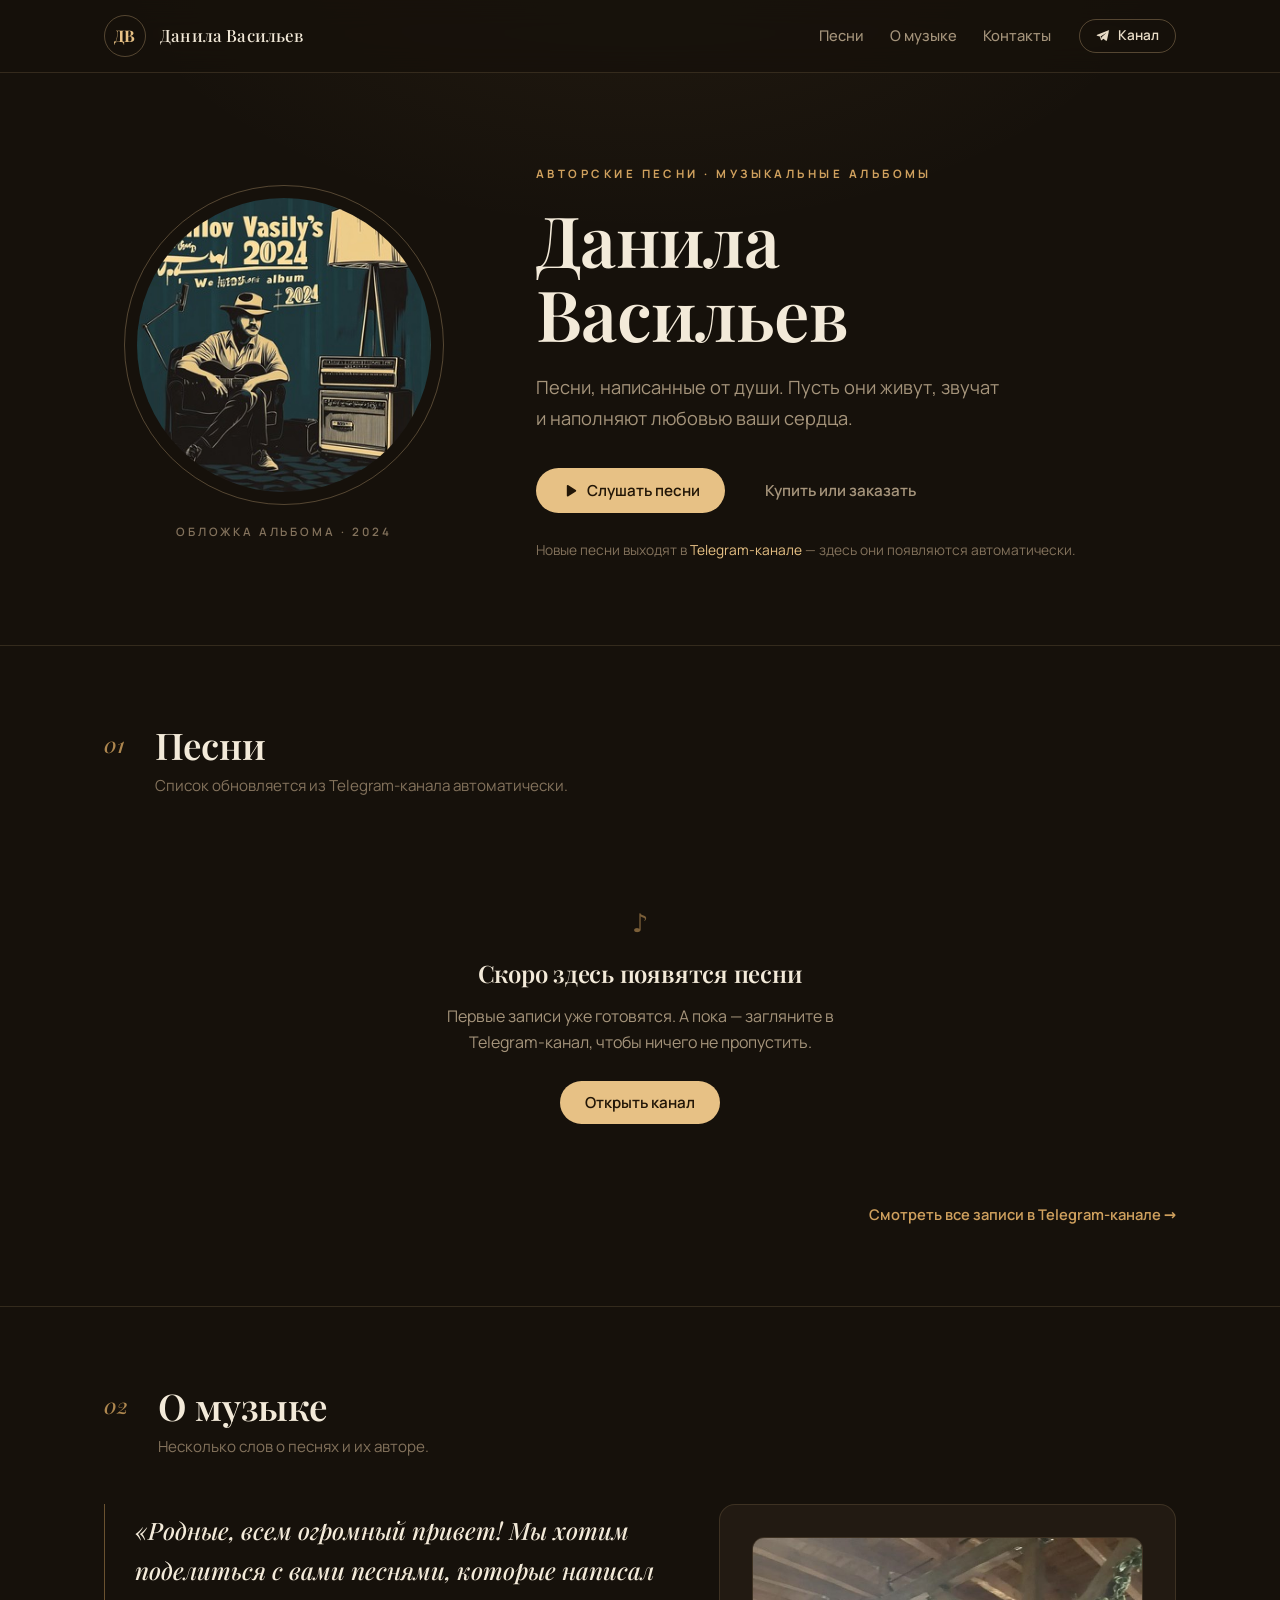
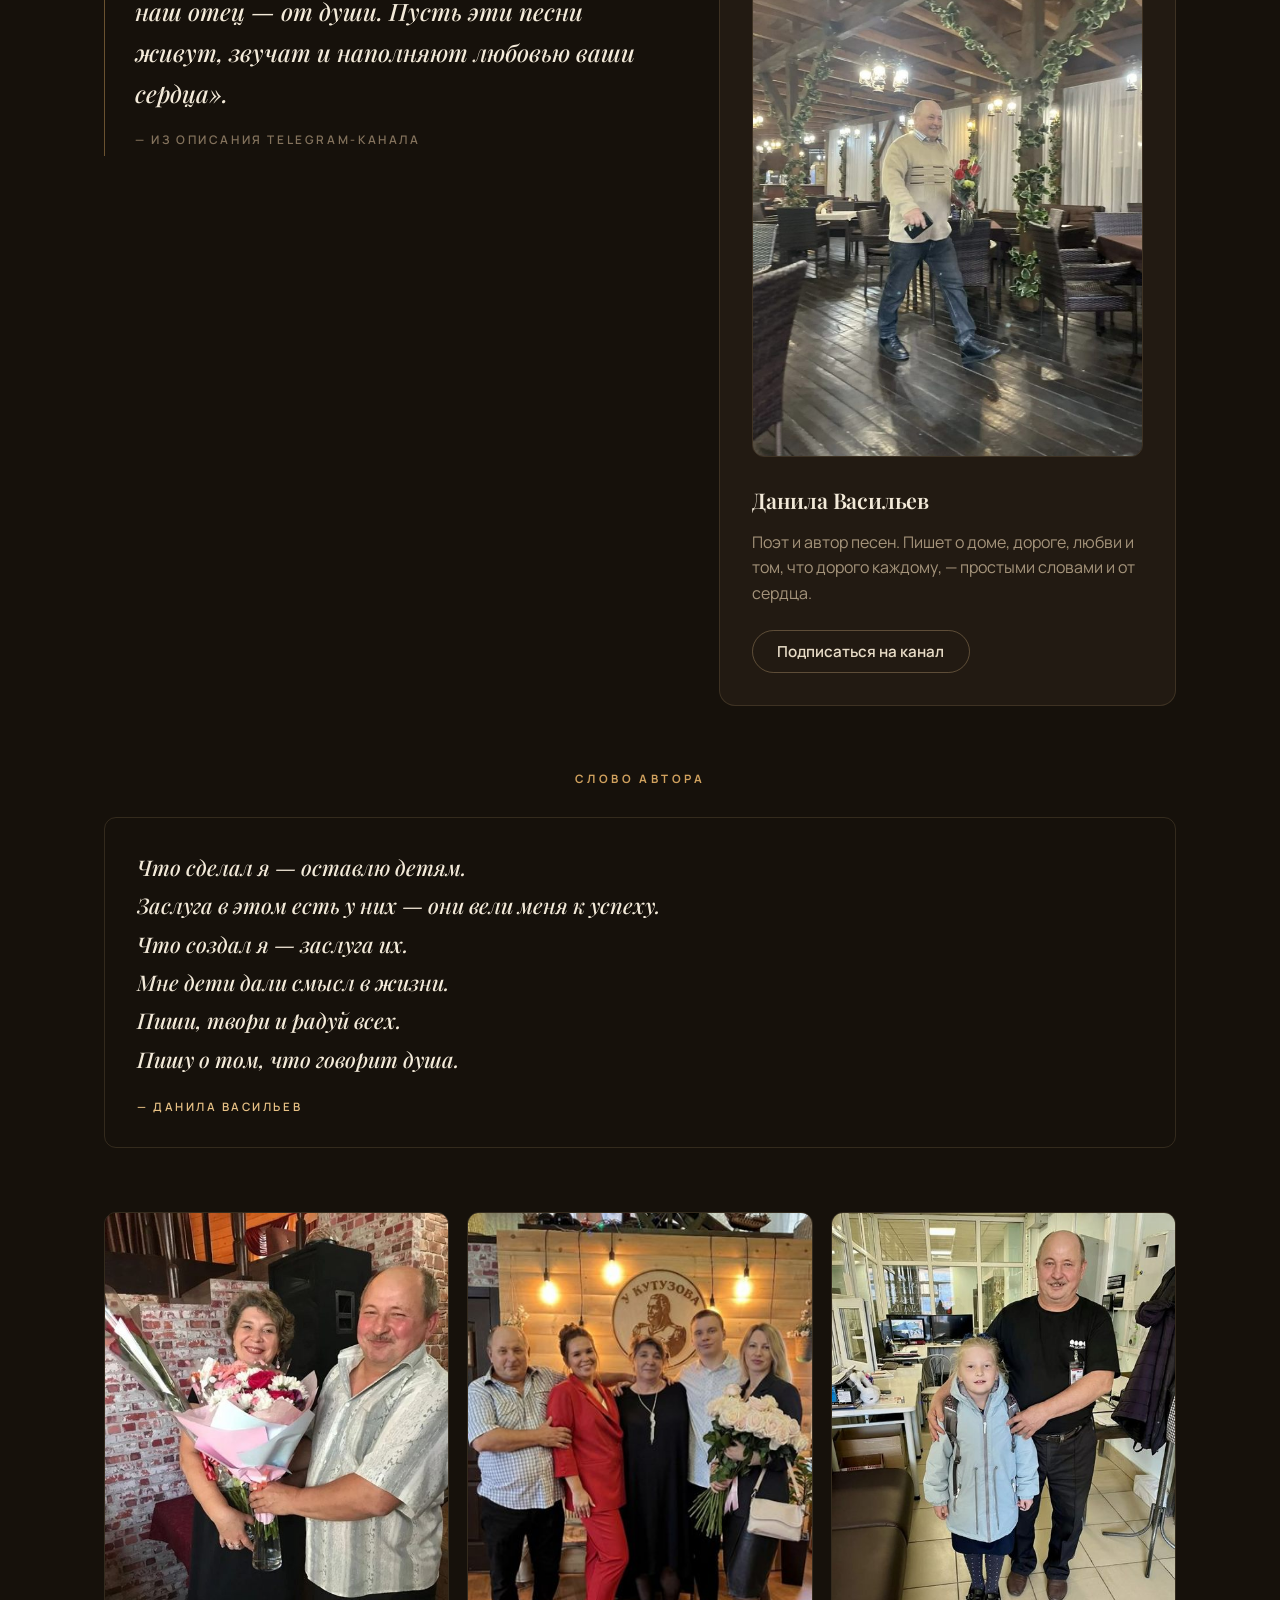
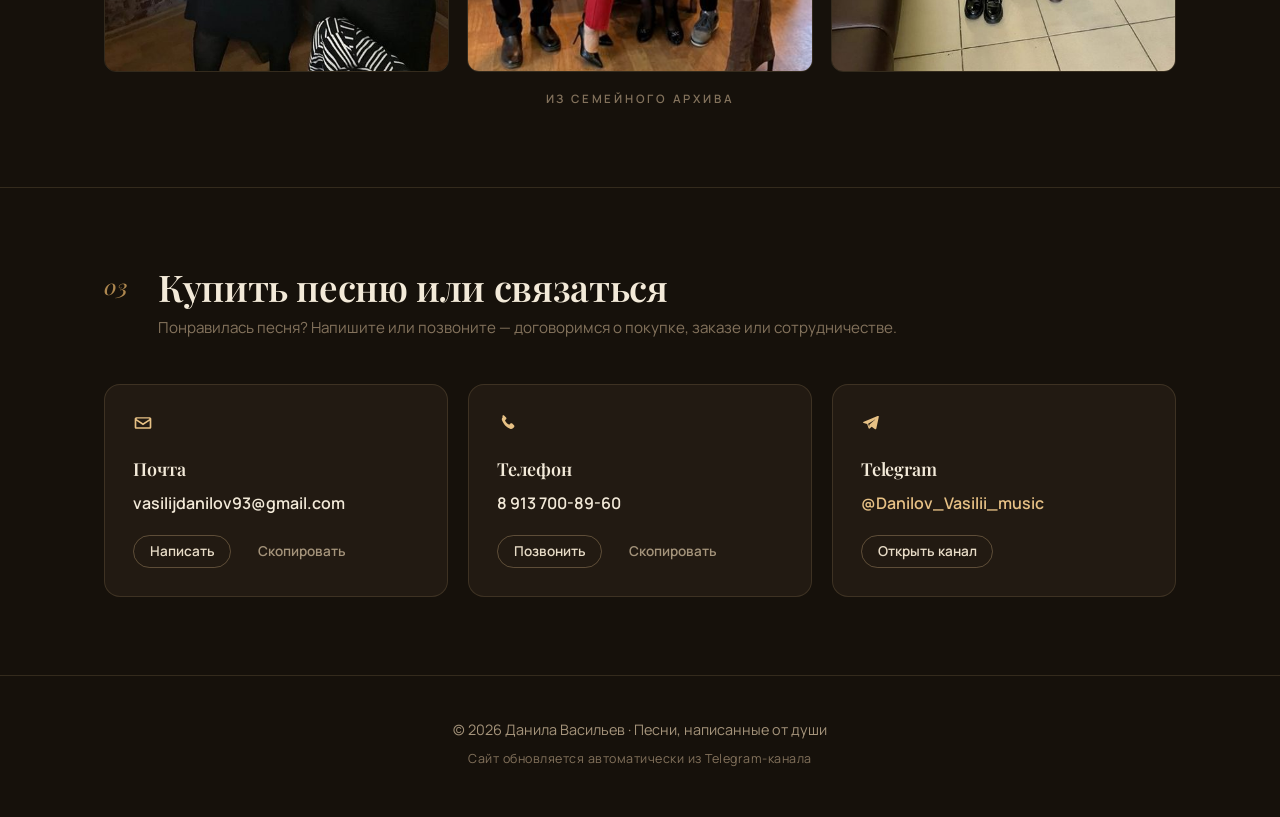
==== index.html @ f95aa1cf "Псевдоним автора: Данила Васильев" ====
<!doctype html>
<html lang="ru">
<head>
  <meta charset="utf-8">
  <meta name="viewport" content="width=device-width, initial-scale=1">
  <title>Данила Васильев — авторские песни</title>
  <meta name="description" content="Авторские песни и музыкальные альбомы Данилы Васильева. Слушайте онлайн, приобрести — по телефону или почте.">
  <meta name="theme-color" content="#16110b">
  <meta name="color-scheme" content="dark">

  <link rel="icon" type="image/png" sizes="32x32" href="assets/img/favicon-32.png">
  <link rel="icon" type="image/png" sizes="192x192" href="assets/img/favicon-192.png">
  <link rel="apple-touch-icon" href="assets/img/apple-touch-icon.png">

  <meta property="og:type" content="website">
  <meta property="og:title" content="Данила Васильев — авторские песни">
  <meta property="og:description" content="Песни, написанные от души. Пусть они живут, звучат и наполняют любовью ваши сердца.">
  <meta property="og:url" content="https://rewuves1-source.github.io/danilov-music/">
  <meta property="og:image" content="https://rewuves1-source.github.io/danilov-music/assets/img/avatar.jpg">
  <meta property="og:locale" content="ru_RU">

  <link rel="stylesheet" href="assets/fonts/fonts.css">
  <link rel="stylesheet" href="assets/css/style.css">
</head>
<body id="top">

  <header class="site-header">
    <div class="container header-inner">
      <a class="brand" href="#top" aria-label="На главную">
        <span class="brand-mono">ДВ</span>
        <span class="brand-name">Данила Васильев</span>
      </a>
      <nav class="nav" aria-label="Основная навигация">
        <a href="#songs">Песни</a>
        <a href="#about">О музыке</a>
        <a href="#contacts">Контакты</a>
      </nav>
      <a class="btn btn-outline btn-sm header-tg" href="https://t.me/Danilov_Vasilii_music" target="_blank" rel="noopener">
        <svg class="icon" viewBox="0 0 24 24" aria-hidden="true"><path d="M21.9 4.6c-.3-1.1-1.2-1.3-2-.9L3.4 10.5c-1.1.4-1.1 1.1-.2 1.4l4.2 1.3 1.6 4.9c.2.6.4.8.9.8.4 0 .6-.2.9-.5l2-2 4.1 3c.8.4 1.3.2 1.5-.7l2.7-12.6c.3-1.2.1-1.5-.6-1.5zm-5.9 4.2-6 5.4-.2 2.5-1.2-3.7 7.9-5c.3-.2.6.1.3.3z"/></svg>
        Канал
      </a>
    </div>
  </header>

  <main>
    <section class="hero">
      <div class="container hero-inner">
        <div class="hero-media">
          <div class="avatar-ring">
            <img class="avatar" src="assets/img/avatar.jpg" alt="Данила Васильев — обложка музыкального альбома 2024" width="320" height="320">
          </div>
          <p class="avatar-caption">Обложка альбома · 2024</p>
        </div>
        <div class="hero-text">
          <p class="eyebrow">Авторские песни · музыкальные альбомы</p>
          <h1>Данила<br>Васильев</h1>
          <p class="lede">Песни, написанные от души. Пусть они живут, звучат и&nbsp;наполняют любовью ваши сердца.</p>
          <div class="hero-actions">
            <a class="btn btn-primary" href="#songs">
              <svg class="icon" viewBox="0 0 24 24" aria-hidden="true"><path d="M8 5.1v13.8c0 .8.9 1.3 1.6.9l10.8-6.9c.6-.4.6-1.4 0-1.8L9.6 4.2C8.9 3.8 8 4.3 8 5.1z"/></svg>
              Слушать песни
            </a>
            <button class="btn btn-ghost" type="button" data-buy-open>
              Купить или заказать
            </button>
          </div>
          <p class="hero-note">Новые песни выходят в <a href="https://t.me/Danilov_Vasilii_music" target="_blank" rel="noopener">Telegram-канале</a> — здесь они появляются автоматически.</p>
        </div>
      </div>
    </section>

    <section id="songs" class="section">
      <div class="container">
        <header class="section-head">
          <span class="section-index" aria-hidden="true">01</span>
          <div>
            <h2>Песни</h2>
            <p class="section-hint">Список обновляется из Telegram-канала автоматически.</p>
          </div>
        </header>
        <div id="songs-list" class="songs-list" aria-live="polite">
          <div class="songs-skeleton" aria-hidden="true">
            <div class="skeleton-row"></div>
            <div class="skeleton-row"></div>
            <div class="skeleton-row"></div>
          </div>
        </div>
        <div id="songs-empty" class="empty-state" hidden>
          <span class="empty-note" aria-hidden="true">♪</span>
          <h3>Скоро здесь появятся песни</h3>
          <p>Первые записи уже готовятся. А пока — загляните в Telegram-канал, чтобы ничего не пропустить.</p>
          <a class="btn btn-primary" href="https://t.me/Danilov_Vasilii_music" target="_blank" rel="noopener">Открыть канал</a>
        </div>
        <div class="songs-foot">
          <a class="link-more" href="https://t.me/Danilov_Vasilii_music" target="_blank" rel="noopener">Смотреть все записи в Telegram-канале →</a>
        </div>
      </div>
    </section>

    <section id="about" class="section">
      <div class="container">
        <header class="section-head">
          <span class="section-index" aria-hidden="true">02</span>
          <div>
            <h2>О музыке</h2>
            <p class="section-hint">Несколько слов о песнях и их авторе.</p>
          </div>
        </header>
        <div class="about-grid">
          <blockquote class="about-quote">
            <p>«Родные, всем огромный привет! Мы хотим поделиться с вами песнями, которые написал наш отец — от души. Пусть эти песни живут, звучат и наполняют любовью ваши сердца».</p>
            <footer>— из описания Telegram-канала</footer>
          </blockquote>
          <div class="about-card">
            <img class="about-photo" src="assets/img/photos/portrait.jpg" alt="Данила Васильев" loading="lazy">
            <h3>Данила Васильев</h3>
            <p>Поэт и автор песен. Пишет о доме, дороге, любви и том, что дорого каждому, — простыми словами и от сердца.</p>
            <a class="btn btn-outline" href="https://t.me/Danilov_Vasilii_music" target="_blank" rel="noopener">Подписаться на канал</a>
          </div>
        </div>

        <div class="quotes-block" id="quotes-block" hidden>
          <p class="quotes-label">Слово автора</p>
          <div id="quotes" class="quotes"></div>
        </div>

        <figure class="about-gallery">
          <div class="about-gallery-grid">
            <img src="assets/img/photos/couple.jpg" alt="Данила Васильев с родными" loading="lazy">
            <img src="assets/img/photos/family.jpg" alt="Семья Данилы Васильева" loading="lazy">
            <img src="assets/img/photos/with-granddaughter.jpg" alt="Данила Васильев с внучкой" loading="lazy">
          </div>
          <figcaption>Из семейного архива</figcaption>
        </figure>
      </div>
    </section>

    <section id="contacts" class="section">
      <div class="container">
        <header class="section-head">
          <span class="section-index" aria-hidden="true">03</span>
          <div>
            <h2>Купить песню или связаться</h2>
            <p class="section-hint">Понравилась песня? Напишите или позвоните — договоримся о покупке, заказе или сотрудничестве.</p>
          </div>
        </header>
        <div class="contacts-grid">
          <article class="contact-card">
            <span class="contact-icon" aria-hidden="true">
              <svg viewBox="0 0 24 24"><path d="M4 5h16c1.1 0 2 .9 2 2v10c0 1.1-.9 2-2 2H4c-1.1 0-2-.9-2-2V7c0-1.1.9-2 2-2zm8 7.3 7.4-4.8c.2-.1.3-.4.1-.6-.1-.1-.2-.2-.4-.2H4.9c-.2 0-.3 0-.4.2-.1.2 0 .5.1.6L12 12.3zm0 2.3-8-5.2V17h16V9.4l-8 5.2z"/></svg>
            </span>
            <h3>Почта</h3>
            <p class="contact-value" data-fill-email-text>vasilijdanilov93@gmail.com</p>
            <div class="contact-actions">
              <a class="btn btn-outline btn-sm" data-fill-email-href href="mailto:vasilijdanilov93@gmail.com">Написать</a>
              <button class="btn btn-ghost btn-sm copy-btn" type="button" data-copy-email>Скопировать</button>
            </div>
          </article>
          <article class="contact-card">
            <span class="contact-icon" aria-hidden="true">
              <svg viewBox="0 0 24 24"><path d="M6.6 3.2c.6-.6 1.6-.6 2.2 0l2.1 2.1c.6.6.6 1.6 0 2.2l-1 1c-.2.2-.2.5-.1.7.5 1 1.1 1.9 1.9 2.7.8.8 1.7 1.4 2.7 1.9.2.1.5.1.7-.1l1-1c.6-.6 1.6-.6 2.2 0l2.1 2.1c.6.6.6 1.6 0 2.2l-1.3 1.3c-.9.9-2.2 1.2-3.4.7-2-.8-3.9-2-5.6-3.7C8 12.6 6.8 10.7 6 8.7c-.5-1.2-.2-2.5.7-3.4l-.1-.1z"/></svg>
            </span>
            <h3>Телефон</h3>
            <p class="contact-value" data-fill-phone-text>8 913 700-89-60</p>
            <div class="contact-actions">
              <a class="btn btn-outline btn-sm" data-fill-phone-href href="tel:+79137008960">Позвонить</a>
              <button class="btn btn-ghost btn-sm copy-btn" type="button" data-copy-phone>Скопировать</button>
            </div>
          </article>
          <article class="contact-card">
            <span class="contact-icon" aria-hidden="true">
              <svg viewBox="0 0 24 24"><path d="M21.9 4.6c-.3-1.1-1.2-1.3-2-.9L3.4 10.5c-1.1.4-1.1 1.1-.2 1.4l4.2 1.3 1.6 4.9c.2.6.4.8.9.8.4 0 .6-.2.9-.5l2-2 4.1 3c.8.4 1.3.2 1.5-.7l2.7-12.6c.3-1.2.1-1.5-.6-1.5zm-5.9 4.2-6 5.4-.2 2.5-1.2-3.7 7.9-5c.3-.2.6.1.3.3z"/></svg>
            </span>
            <h3>Telegram</h3>
            <p class="contact-value"><a href="https://t.me/Danilov_Vasilii_music" target="_blank" rel="noopener">@Danilov_Vasilii_music</a></p>
            <div class="contact-actions">
              <a class="btn btn-outline btn-sm" href="https://t.me/Danilov_Vasilii_music" target="_blank" rel="noopener">Открыть канал</a>
            </div>
          </article>
        </div>
      </div>
    </section>
  </main>

  <footer class="site-footer">
    <div class="container footer-inner">
      <p>© <span id="year">2026</span> Данила Васильев · Песни, написанные от души</p>
      <p class="footer-sub">Сайт обновляется автоматически из Telegram-канала</p>
    </div>
  </footer>

  <!-- Карточка песни (шаблон, содержимое подставляет js) -->
  <template id="song-template">
    <article class="song">
      <div class="song-cover">
        <img class="song-cover-img" alt="" loading="lazy" hidden>
        <span class="song-cover-ph" aria-hidden="true">♪</span>
      </div>
      <div class="song-main">
        <div class="song-head">
          <h3 class="song-title"></h3>
          <span class="song-chip song-chip-demo" hidden>пример</span>
        </div>
        <p class="song-meta"></p>
        <div class="song-actions">
          <button class="btn btn-primary btn-sm" type="button" data-buy>Купить</button>
          <button class="btn btn-outline btn-sm" type="button" data-listen aria-expanded="false" hidden>Слушать</button>
          <button class="btn btn-outline btn-sm" type="button" data-lyrics aria-expanded="false" hidden>Текст</button>
        </div>
        <p class="song-note" hidden></p>
        <div class="song-panel" hidden>
          <div class="player" hidden>
            <button class="player-btn" type="button" aria-label="Воспроизвести">
              <svg class="icon icon-play" viewBox="0 0 24 24" aria-hidden="true"><path d="M8 5.1v13.8c0 .8.9 1.3 1.6.9l10.8-6.9c.6-.4.6-1.4 0-1.8L9.6 4.2C8.9 3.8 8 4.3 8 5.1z"/></svg>
              <svg class="icon icon-pause" viewBox="0 0 24 24" aria-hidden="true"><path d="M7 4h4v16H7zM13 4h4v16h-4z"/></svg>
            </button>
            <div class="player-track">
              <div class="player-fill"></div>
              <input class="player-range" type="range" min="0" max="1000" value="0" step="1" aria-label="Перемотка">
            </div>
            <span class="player-time">0:00</span>
          </div>
          <div class="lyrics" hidden>
            <div class="lyrics-body"></div>
            <button class="lyrics-toggle" type="button" hidden>Показать полностью</button>
          </div>
        </div>
      </div>
    </article>
  </template>

  <!-- Окно «Купить» -->
  <dialog id="contact-modal" class="modal" aria-labelledby="modal-title">
    <div class="modal-inner">
      <button class="modal-close" type="button" data-close aria-label="Закрыть">
        <svg viewBox="0 0 24 24" aria-hidden="true"><path d="M6.4 5 5 6.4 10.6 12 5 17.6 6.4 19 12 13.4 17.6 19 19 17.6 13.4 12 19 6.4 17.6 5 12 10.6z"/></svg>
      </button>
      <p class="eyebrow">Связаться с автором</p>
      <h2 id="modal-title">Купить песню</h2>
      <p class="modal-song" id="modal-song" hidden></p>
      <p class="modal-text">Напишите или позвоните — подскажем, как приобрести запись или заказать песню.</p>
      <div class="modal-actions">
        <a class="btn btn-primary" id="modal-mail" href="mailto:vasilijdanilov93@gmail.com">
          <svg class="icon" viewBox="0 0 24 24" aria-hidden="true"><path d="M4 5h16c1.1 0 2 .9 2 2v10c0 1.1-.9 2-2 2H4c-1.1 0-2-.9-2-2V7c0-1.1.9-2 2-2zm8 7.3 7.4-4.8c.2-.1.3-.4.1-.6-.1-.1-.2-.2-.4-.2H4.9c-.2 0-.3 0-.4.2-.1.2 0 .5.1.6L12 12.3zm0 2.3-8-5.2V17h16V9.4l-8 5.2z"/></svg>
          Написать на почту
        </a>
        <a class="btn btn-outline" id="modal-tel" href="tel:+79137008960">
          <svg class="icon" viewBox="0 0 24 24" aria-hidden="true"><path d="M6.6 3.2c.6-.6 1.6-.6 2.2 0l2.1 2.1c.6.6.6 1.6 0 2.2l-1 1c-.2.2-.2.5-.1.7.5 1 1.1 1.9 1.9 2.7.8.8 1.7 1.4 2.7 1.9.2.1.5.1.7-.1l1-1c.6-.6 1.6-.6 2.2 0l2.1 2.1c.6.6.6 1.6 0 2.2l-1.3 1.3c-.9.9-2.2 1.2-3.4.7-2-.8-3.9-2-5.6-3.7C8 12.6 6.8 10.7 6 8.7c-.5-1.2-.2-2.5.7-3.4l-.1-.1z"/></svg>
          Позвонить
        </a>
      </div>
      <dl class="modal-contacts">
        <div><dt>Почта</dt><dd><button class="copy-inline" type="button" data-copy-email><span>vasilijdanilov93@gmail.com</span><svg class="icon icon-copy" viewBox="0 0 24 24" aria-hidden="true"><path d="M8 3h10c1.1 0 2 .9 2 2v12h-2V5H8V3zM5 7h10c1.1 0 2 .9 2 2v10c0 1.1-.9 2-2 2H5c-1.1 0-2-.9-2-2V9c0-1.1.9-2 2-2zm0 2v10h10V9H5z"/></svg><svg class="icon icon-check" viewBox="0 0 24 24" aria-hidden="true"><path d="M9.2 16.4 5.6 12.8 4.2 14.2l5 5L20 8.4l-1.4-1.4z"/></svg></button></dd></div>
        <div><dt>Телефон</dt><dd><button class="copy-inline" type="button" data-copy-phone><span>8 913 700-89-60</span><svg class="icon icon-copy" viewBox="0 0 24 24" aria-hidden="true"><path d="M8 3h10c1.1 0 2 .9 2 2v12h-2V5H8V3zM5 7h10c1.1 0 2 .9 2 2v10c0 1.1-.9 2-2 2H5c-1.1 0-2-.9-2-2V9c0-1.1.9-2 2-2zm0 2v10h10V9H5z"/></svg><svg class="icon icon-check" viewBox="0 0 24 24" aria-hidden="true"><path d="M9.2 16.4 5.6 12.8 4.2 14.2l5 5L20 8.4l-1.4-1.4z"/></svg></button></dd></div>
      </dl>
    </div>
  </dialog>

  <div id="toast" class="toast" role="status" aria-live="polite" hidden></div>

  <script src="assets/js/app.js"></script>
</body>
</html>
---- assets/fonts/fonts.css ----
/* Локальные шрифты (кириллица + латиница), файлы лежат рядом с этим css */
@font-face {
  font-family: 'Manrope';
  font-style: normal;
  font-weight: 400 700;
  font-display: swap;
  src: url('Manrope-400-700-normal-cyrillic.woff2') format('woff2');
  unicode-range: U+0301, U+0400-045F, U+0490-0491, U+04B0-04B1, U+2116;
}
@font-face {
  font-family: 'Manrope';
  font-style: normal;
  font-weight: 400 700;
  font-display: swap;
  src: url('Manrope-400-700-normal-latin.woff2') format('woff2');
  unicode-range: U+0000-00FF, U+0131, U+0152-0153, U+02BB-02BC, U+02C6, U+02DA, U+02DC, U+0304, U+0308, U+0329, U+2000-206F, U+20AC, U+2122, U+2191, U+2193, U+2212, U+2215, U+FEFF, U+FFFD;
}
@font-face {
  font-family: 'Playfair Display';
  font-style: italic;
  font-weight: 500 800;
  font-display: swap;
  src: url('Playfair-Display-500-800-italic-cyrillic.woff2') format('woff2');
  unicode-range: U+0301, U+0400-045F, U+0490-0491, U+04B0-04B1, U+2116;
}
@font-face {
  font-family: 'Playfair Display';
  font-style: italic;
  font-weight: 500 800;
  font-display: swap;
  src: url('Playfair-Display-500-800-italic-latin.woff2') format('woff2');
  unicode-range: U+0000-00FF, U+0131, U+0152-0153, U+02BB-02BC, U+02C6, U+02DA, U+02DC, U+0304, U+0308, U+0329, U+2000-206F, U+20AC, U+2122, U+2191, U+2193, U+2212, U+2215, U+FEFF, U+FFFD;
}
@font-face {
  font-family: 'Playfair Display';
  font-style: normal;
  font-weight: 500 800;
  font-display: swap;
  src: url('Playfair-Display-500-800-normal-cyrillic.woff2') format('woff2');
  unicode-range: U+0301, U+0400-045F, U+0490-0491, U+04B0-04B1, U+2116;
}
@font-face {
  font-family: 'Playfair Display';
  font-style: normal;
  font-weight: 500 800;
  font-display: swap;
  src: url('Playfair-Display-500-800-normal-latin.woff2') format('woff2');
  unicode-range: U+0000-00FF, U+0131, U+0152-0153, U+02BB-02BC, U+02C6, U+02DA, U+02DC, U+0304, U+0308, U+0329, U+2000-206F, U+20AC, U+2122, U+2191, U+2193, U+2212, U+2215, U+FEFF, U+FFFD;
}
---- assets/css/style.css ----
/* ============================================================
   Данила Васильев — сайт песен
   Тёмная тёплая тема: эспрессо, охра, сливки. Сдержанный минимализм.
   ============================================================ */

:root {
  --bg: #16110b;
  --bg-soft: #1d1610;
  --surface: #221a12;
  --surface-2: #2a2117;
  --line: rgba(230, 196, 143, 0.14);
  --line-strong: rgba(230, 196, 143, 0.3);
  --gold: #d0a15e;
  --gold-bright: #e7c185;
  --gold-deep: #b8863f;
  --cream: #f3ead9;
  --text: #e8dcc7;
  --muted: #a5947b;
  --muted-2: #83725c;
  --font-display: "Playfair Display", "Georgia", serif;
  --font-body: "Manrope", "Segoe UI", system-ui, sans-serif;
  --container: 1120px;
  --radius: 16px;
  --radius-sm: 12px;
}

/* ---------- База ---------- */

*,
*::before,
*::after { box-sizing: border-box; }

html {
  scroll-behavior: smooth;
}

body {
  margin: 0;
  min-height: 100vh;
  font-family: var(--font-body);
  font-size: 16px;
  line-height: 1.6;
  color: var(--text);
  background-color: var(--bg);
  background-image: radial-gradient(900px 520px at 50% -10%, rgba(208, 161, 94, 0.07), transparent 62%);
  background-attachment: fixed;
  overflow-x: hidden;
}

::selection {
  background: rgba(208, 161, 94, 0.35);
  color: var(--cream);
}

img { max-width: 100%; display: block; }

[hidden] { display: none !important; }

a { color: var(--gold-bright); text-decoration: none; }
a:hover { color: var(--cream); }

h1, h2, h3 {
  font-family: var(--font-display);
  font-weight: 600;
  color: var(--cream);
  margin: 0;
  letter-spacing: -0.01em;
}

p { margin: 0; }

:focus-visible {
  outline: 2px solid var(--gold-bright);
  outline-offset: 3px;
  border-radius: 6px;
}

.container {
  max-width: var(--container);
  margin: 0 auto;
  padding: 0 24px;
}

.icon {
  width: 1.15em;
  height: 1.15em;
  fill: currentColor;
  flex: none;
}

/* ---------- Кнопки ---------- */

.btn {
  display: inline-flex;
  align-items: center;
  justify-content: center;
  gap: 0.55em;
  padding: 0.85em 1.6em;
  border-radius: 999px;
  border: 1px solid transparent;
  font-family: var(--font-body);
  font-size: 0.95rem;
  font-weight: 600;
  line-height: 1;
  cursor: pointer;
  text-decoration: none;
  white-space: nowrap;
  transition: background-color 0.22s ease, border-color 0.22s ease, color 0.22s ease;
}

.btn-primary {
  background: var(--gold-bright);
  color: #221607;
}

.btn-primary:hover {
  color: #221607;
  background: #f2d7a8;
}

.btn-outline {
  border-color: var(--line-strong);
  color: var(--text);
  background: transparent;
}

.btn-outline:hover {
  border-color: var(--gold);
  color: var(--cream);
}

.btn[aria-expanded="true"] {
  border-color: var(--gold);
  color: var(--cream);
}

.btn-ghost {
  color: var(--muted);
  background: transparent;
}

.btn-ghost:hover {
  color: var(--cream);
}

.btn-sm {
  padding: 0.62em 1.15em;
  font-size: 0.85rem;
}

/* ---------- Шапка ---------- */

.site-header {
  position: sticky;
  top: 0;
  z-index: 100;
  background: rgba(22, 17, 11, 0.78);
  backdrop-filter: blur(14px);
  -webkit-backdrop-filter: blur(14px);
  border-bottom: 1px solid var(--line);
}

.header-inner {
  display: flex;
  align-items: center;
  gap: 28px;
  min-height: 72px;
}

.brand {
  display: inline-flex;
  align-items: center;
  gap: 14px;
  color: var(--cream);
  margin-right: auto;
}

.brand:hover { color: var(--cream); }

.brand-mono {
  display: grid;
  place-items: center;
  width: 42px;
  height: 42px;
  border-radius: 50%;
  border: 1px solid var(--line-strong);
  font-family: var(--font-display);
  font-size: 1rem;
  font-weight: 700;
  color: var(--gold-bright);
  letter-spacing: 0.02em;
}

.brand-name {
  font-family: var(--font-display);
  font-size: 1.06rem;
  letter-spacing: 0.01em;
}

.nav {
  display: flex;
  gap: 26px;
}

.nav a {
  position: relative;
  color: var(--muted);
  font-size: 0.92rem;
  font-weight: 500;
  padding: 6px 0;
  transition: color 0.2s ease;
}

.nav a::after {
  content: "";
  position: absolute;
  left: 0;
  right: 0;
  bottom: 0;
  height: 1px;
  background: var(--gold-bright);
  transform: scaleX(0);
  transition: transform 0.28s ease;
}

.nav a:hover { color: var(--cream); }
.nav a:hover::after { transform: scaleX(1); }

.header-tg { flex: none; }

/* ---------- Первый экран ---------- */

.hero {
  padding: 92px 0 84px;
}

.hero-inner {
  display: grid;
  grid-template-columns: 360px 1fr;
  gap: 72px;
  align-items: center;
}

.hero-media {
  display: flex;
  flex-direction: column;
  align-items: center;
  gap: 18px;
}

.avatar-ring {
  width: min(320px, 72vw);
  aspect-ratio: 1;
  border-radius: 50%;
  padding: 12px;
  border: 1px solid var(--line-strong);
}

.avatar {
  width: 100%;
  height: 100%;
  object-fit: cover;
  border-radius: 50%;
}

.avatar-caption {
  font-size: 0.72rem;
  font-weight: 600;
  letter-spacing: 0.26em;
  text-transform: uppercase;
  color: var(--muted-2);
}

.hero-text { max-width: 560px; }

.eyebrow {
  font-size: 0.72rem;
  font-weight: 700;
  letter-spacing: 0.3em;
  text-transform: uppercase;
  color: var(--gold);
  margin-bottom: 20px;
}

.hero h1 {
  font-size: clamp(2.7rem, 6vw, 4.4rem);
  line-height: 1.04;
  margin-bottom: 22px;
}

.lede {
  font-size: 1.14rem;
  line-height: 1.7;
  color: var(--muted);
  max-width: 46ch;
  margin-bottom: 34px;
}

.hero-actions {
  display: flex;
  flex-wrap: wrap;
  gap: 14px;
  margin-bottom: 26px;
}

.hero-note {
  font-size: 0.86rem;
  color: var(--muted-2);
}

/* ---------- Секции ---------- */

.section {
  padding: 78px 0;
  border-top: 1px solid var(--line);
  scroll-margin-top: 88px;
}

.section-head {
  display: flex;
  gap: 30px;
  align-items: flex-start;
  margin-bottom: 44px;
}

.section-index {
  font-family: var(--font-display);
  font-style: italic;
  font-size: 1.35rem;
  color: rgba(208, 161, 94, 0.82);
  line-height: 1.35;
  padding-top: 6px;
}

.section-head h2 {
  font-size: clamp(1.7rem, 3.4vw, 2.3rem);
  line-height: 1.15;
}

.section-hint {
  color: var(--muted-2);
  font-size: 0.95rem;
  margin-top: 8px;
}

/* ---------- Песни ---------- */

.songs-list { border-top: 1px solid var(--line); }

.songs-list.is-empty { border-top: none; }

.song {
  display: grid;
  grid-template-columns: 68px minmax(0, 1fr);
  gap: 24px;
  align-items: start;
  padding: 22px 0;
  border-bottom: 1px solid var(--line);
  animation: song-in 0.5s ease both;
}

@keyframes song-in {
  from { opacity: 0; transform: translateY(8px); }
  to { opacity: 1; transform: none; }
}

.song-cover {
  width: 68px;
  height: 68px;
  border-radius: 10px;
  overflow: hidden;
  border: 1px solid var(--line);
  display: grid;
  place-items: center;
}

.song-cover-img {
  width: 100%;
  height: 100%;
  object-fit: cover;
}

.song-cover-ph {
  font-size: 1.05rem;
  color: var(--muted-2);
}

.song-head {
  display: flex;
  align-items: center;
  gap: 12px;
  flex-wrap: wrap;
}

.song-title {
  font-size: 1.3rem;
  line-height: 1.25;
}

.song-chip {
  font-size: 0.62rem;
  font-weight: 700;
  letter-spacing: 0.22em;
  text-transform: uppercase;
  color: var(--muted-2);
  border: 1px solid var(--line);
  border-radius: 999px;
  padding: 4px 10px;
}

.song-meta {
  margin-top: 6px;
  font-size: 0.74rem;
  font-weight: 600;
  letter-spacing: 0.16em;
  text-transform: uppercase;
  color: var(--muted-2);
}

.song-actions {
  display: flex;
  flex-wrap: wrap;
  gap: 8px;
  margin-top: 16px;
}

.song-note {
  margin-top: 12px;
  font-size: 0.8rem;
  color: var(--muted-2);
}

.song-panel {
  margin-top: 18px;
  padding-top: 16px;
  border-top: 1px solid var(--line);
}

.song-panel > * + * {
  margin-top: 16px;
}

.player,
.lyrics {
  animation: panel-in 0.26s ease both;
}

@keyframes panel-in {
  from { opacity: 0; transform: translateY(-5px); }
  to { opacity: 1; transform: none; }
}

/* Плеер */

.player {
  display: flex;
  align-items: center;
  gap: 14px;
}

.player-btn {
  width: 40px;
  height: 40px;
  flex: none;
  border-radius: 50%;
  border: 1px solid var(--line-strong);
  background: transparent;
  color: var(--gold-bright);
  cursor: pointer;
  display: grid;
  place-items: center;
  transition: border-color 0.2s ease, background-color 0.2s ease, color 0.2s ease;
}

.player-btn:hover {
  border-color: var(--gold);
  color: var(--cream);
}

.player-btn[data-playing="true"] {
  background: var(--gold-bright);
  border-color: transparent;
  color: #221607;
}

.player-btn .icon { width: 15px; height: 15px; }
.player-btn .icon-pause { display: none; }
.player-btn[data-playing="true"] .icon-play { display: none; }
.player-btn[data-playing="true"] .icon-pause { display: block; }

.player-track {
  position: relative;
  flex: 1;
  height: 22px;
  display: flex;
  align-items: center;
  min-width: 90px;
}

.player-track::before {
  content: "";
  position: absolute;
  left: 0;
  right: 0;
  height: 2px;
  border-radius: 2px;
  background: rgba(243, 234, 217, 0.12);
}

.player-fill {
  position: absolute;
  left: 0;
  width: 0%;
  height: 2px;
  border-radius: 2px;
  background: var(--gold-bright);
  pointer-events: none;
}

.player-range {
  position: absolute;
  inset: 0;
  width: 100%;
  margin: 0;
  appearance: none;
  -webkit-appearance: none;
  background: transparent;
  cursor: pointer;
}

.player-range::-webkit-slider-runnable-track {
  height: 22px;
  background: transparent;
}

.player-range::-webkit-slider-thumb {
  -webkit-appearance: none;
  width: 11px;
  height: 11px;
  margin-top: 5.5px;
  border-radius: 50%;
  border: none;
  background: var(--cream);
}

.player-range::-moz-range-track {
  height: 22px;
  background: transparent;
  border: none;
}

.player-range::-moz-range-thumb {
  width: 11px;
  height: 11px;
  border: none;
  border-radius: 50%;
  background: var(--cream);
}

.player-time {
  font-size: 0.78rem;
  font-variant-numeric: tabular-nums;
  color: var(--muted-2);
  min-width: 3.2em;
  text-align: right;
}

/* Текст песни */

.lyrics { max-width: 64ch; }

.lyrics-body {
  display: -webkit-box;
  -webkit-line-clamp: 4;
  -webkit-box-orient: vertical;
  overflow: hidden;
  color: var(--text);
  font-size: 0.98rem;
  line-height: 1.75;
}

.lyrics.is-open .lyrics-body {
  display: block;
  overflow: visible;
}

.lyrics-toggle {
  margin-top: 12px;
  padding: 0;
  border: none;
  background: none;
  font: inherit;
  font-size: 0.85rem;
  font-weight: 600;
  color: var(--gold);
  cursor: pointer;
}

.lyrics-toggle:hover { color: var(--gold-bright); }

/* Скелетон загрузки */
.songs-skeleton { padding: 8px 0; }

.skeleton-row {
  height: 88px;
  border-radius: var(--radius-sm);
  margin-bottom: 20px;
  background: linear-gradient(90deg,
    rgba(230, 196, 143, 0.05) 25%,
    rgba(230, 196, 143, 0.11) 50%,
    rgba(230, 196, 143, 0.05) 75%);
  background-size: 220% 100%;
  animation: shimmer 1.7s ease-in-out infinite;
}

@keyframes shimmer {
  from { background-position: 130% 0; }
  to { background-position: -80% 0; }
}

/* Пусто */
.empty-state {
  text-align: center;
  padding: 60px 24px 48px;
}

.empty-note {
  display: block;
  font-size: 1.6rem;
  color: rgba(208, 161, 94, 0.55);
  margin-bottom: 10px;
}

.empty-state h3 { font-size: 1.5rem; margin-bottom: 12px; }

.empty-state p {
  color: var(--muted);
  max-width: 46ch;
  margin: 0 auto 26px;
}

.songs-foot {
  margin-top: 30px;
  text-align: right;
}

.link-more {
  color: var(--gold);
  font-size: 0.92rem;
  font-weight: 600;
  transition: color 0.2s ease;
}

.link-more:hover { color: var(--cream); }

/* ---------- О музыке ---------- */

.about-grid {
  display: grid;
  grid-template-columns: minmax(0, 1.25fr) minmax(0, 1fr);
  gap: 44px;
  align-items: start;
}

.about-quote {
  margin: 0;
  padding: 6px 0 6px 30px;
  border-left: 1px solid rgba(208, 161, 94, 0.45);
}

.about-quote p {
  font-family: var(--font-display);
  font-style: italic;
  font-size: clamp(1.2rem, 2.4vw, 1.5rem);
  line-height: 1.7;
  color: var(--cream);
}

.about-quote footer {
  margin-top: 18px;
  font-size: 0.74rem;
  font-weight: 600;
  letter-spacing: 0.22em;
  text-transform: uppercase;
  color: var(--muted-2);
}

.about-card {
  background: var(--surface);
  border: 1px solid var(--line);
  border-radius: var(--radius);
  padding: 32px;
}

.about-card h3 { font-size: 1.35rem; margin-bottom: 12px; }

.about-card p {
  color: var(--muted);
  margin-bottom: 24px;
}

.about-photo {
  width: 100%;
  height: auto;
  border-radius: var(--radius-sm);
  border: 1px solid var(--line);
  margin-bottom: 26px;
}

/* Цитаты автора */

.quotes-block { margin-top: 64px; }

.quotes-label {
  text-align: center;
  font-size: 0.72rem;
  font-weight: 700;
  letter-spacing: 0.3em;
  text-transform: uppercase;
  color: var(--gold);
  margin-bottom: 28px;
}

.quotes {
  display: grid;
  gap: 18px;
  grid-template-columns: repeat(auto-fit, minmax(320px, 1fr));
}

.quote-card {
  margin: 0;
  padding: 30px 32px;
  border: 1px solid var(--line);
  border-radius: var(--radius-sm);
}

.quote-card blockquote { margin: 0; }

.quote-card blockquote p {
  font-family: var(--font-display);
  font-style: italic;
  font-size: clamp(1.12rem, 2.2vw, 1.35rem);
  line-height: 1.78;
  color: var(--cream);
}

.quote-card figcaption {
  margin-top: 20px;
  font-size: 0.72rem;
  font-weight: 600;
  letter-spacing: 0.22em;
  text-transform: uppercase;
  color: var(--gold-bright);
}

/* Семейный альбом */

.about-gallery { margin: 64px 0 0; }

.about-gallery-grid {
  display: grid;
  grid-template-columns: repeat(auto-fit, minmax(200px, 1fr));
  gap: 18px;
}

.about-gallery-grid img {
  width: 100%;
  aspect-ratio: 3 / 4;
  object-fit: cover;
  border-radius: var(--radius-sm);
  border: 1px solid var(--line);
  transition: border-color 0.3s ease;
}

.about-gallery-grid img:hover {
  border-color: var(--line-strong);
}

.about-gallery figcaption {
  margin-top: 18px;
  text-align: center;
  font-size: 0.72rem;
  font-weight: 600;
  letter-spacing: 0.24em;
  text-transform: uppercase;
  color: var(--muted-2);
}

/* ---------- Контакты ---------- */

.contacts-grid {
  display: grid;
  grid-template-columns: repeat(auto-fit, minmax(250px, 1fr));
  gap: 20px;
}

.contact-card {
  background: var(--surface);
  border: 1px solid var(--line);
  border-radius: var(--radius);
  padding: 28px;
  transition: border-color 0.25s ease;
}

.contact-card:hover { border-color: var(--line-strong); }

.contact-icon {
  display: block;
  color: var(--gold-bright);
  margin-bottom: 14px;
}

.contact-icon svg {
  width: 20px;
  height: 20px;
  fill: currentColor;
}

.contact-card h3 {
  font-size: 1.12rem;
  margin-bottom: 8px;
}

.contact-value {
  color: var(--cream);
  font-weight: 600;
  word-break: break-word;
  margin-bottom: 18px;
}

.contact-actions {
  display: flex;
  flex-wrap: wrap;
  gap: 10px;
}

/* ---------- Подвал ---------- */

.site-footer {
  border-top: 1px solid var(--line);
  padding: 42px 0 48px;
}

.footer-inner {
  text-align: center;
  color: var(--muted);
  font-size: 0.9rem;
}

.footer-sub {
  margin-top: 8px;
  font-size: 0.78rem;
  color: var(--muted-2);
  letter-spacing: 0.04em;
}

/* ---------- Модальное окно ---------- */

.modal {
  border: none;
  padding: 0;
  background: transparent;
  max-width: 540px;
  width: calc(100% - 32px);
  color: var(--text);
}

.modal::backdrop {
  background: rgba(10, 7, 4, 0.72);
  backdrop-filter: blur(7px);
  -webkit-backdrop-filter: blur(7px);
}

.modal-inner {
  position: relative;
  background: var(--surface);
  border: 1px solid var(--line-strong);
  border-radius: var(--radius);
  padding: 40px 36px 34px;
  box-shadow: 0 34px 90px rgba(0, 0, 0, 0.6);
}

.modal-close {
  position: absolute;
  top: 16px;
  right: 16px;
  width: 40px;
  height: 40px;
  border-radius: 50%;
  border: none;
  display: grid;
  place-items: center;
  background: transparent;
  color: var(--muted);
  cursor: pointer;
  transition: color 0.2s ease, background-color 0.2s ease;
}

.modal-close:hover {
  color: var(--cream);
  background: rgba(230, 196, 143, 0.08);
}

.modal-close svg { width: 20px; height: 20px; fill: currentColor; }

.modal .eyebrow { margin-bottom: 12px; }

.modal h2 { font-size: 1.85rem; margin-bottom: 14px; }

.modal-song {
  display: inline-block;
  font-family: var(--font-display);
  font-style: italic;
  color: var(--gold-bright);
  border: 1px solid var(--line);
  border-radius: 999px;
  padding: 6px 16px;
  margin-bottom: 16px;
  font-size: 0.95rem;
}

.modal-text {
  color: var(--muted);
  margin-bottom: 26px;
}

.modal-actions {
  display: flex;
  flex-wrap: wrap;
  gap: 12px;
  margin-bottom: 28px;
}

.modal-contacts {
  margin: 0;
  border-top: 1px solid var(--line);
  padding-top: 20px;
  display: grid;
  gap: 12px;
}

.modal-contacts dt {
  font-size: 0.68rem;
  font-weight: 700;
  letter-spacing: 0.24em;
  text-transform: uppercase;
  color: var(--muted-2);
  margin-bottom: 2px;
}

.modal-contacts dd { margin: 0; }

.copy-inline {
  display: inline-flex;
  align-items: center;
  gap: 9px;
  background: none;
  border: none;
  padding: 2px 0;
  color: var(--text);
  font: inherit;
  cursor: pointer;
  transition: color 0.2s ease;
}

.copy-inline:hover { color: var(--cream); }

.copy-inline .icon { width: 15px; height: 15px; color: var(--muted-2); }
.copy-inline .icon-check { display: none; color: var(--gold-bright); }
.copy-inline.copied .icon-copy { display: none; }
.copy-inline.copied .icon-check { display: block; }
.copy-inline.copied { color: var(--gold-bright); }

/* ---------- Тост ---------- */

.toast {
  position: fixed;
  left: 50%;
  bottom: 28px;
  transform: translate(-50%, 12px);
  z-index: 3000;
  background: var(--surface-2);
  border: 1px solid var(--line-strong);
  color: var(--cream);
  font-size: 0.88rem;
  padding: 12px 22px;
  border-radius: 999px;
  box-shadow: 0 20px 50px rgba(0, 0, 0, 0.5);
  opacity: 0;
  transition: opacity 0.28s ease, transform 0.28s ease;
}

.toast.show {
  opacity: 1;
  transform: translate(-50%, 0);
}

/* ---------- Адаптив ---------- */

@media (max-width: 960px) {
  .hero { padding: 64px 0 56px; }

  .hero-inner {
    grid-template-columns: 1fr;
    gap: 44px;
    text-align: center;
  }

  .hero-media { order: -1; }

  .hero-text { margin: 0 auto; }

  .lede { margin-left: auto; margin-right: auto; }

  .hero-actions { justify-content: center; }

  .about-grid { grid-template-columns: 1fr; gap: 32px; }
}

@media (max-width: 860px) {
  .song {
    grid-template-columns: 56px minmax(0, 1fr);
    gap: 16px;
  }

  .song-cover { width: 56px; height: 56px; border-radius: 9px; }

  .song-title { font-size: 1.18rem; }
}

@media (max-width: 720px) {
  .nav { display: none; }

  .header-inner { min-height: 64px; gap: 14px; }

  .brand-name { display: none; }

  .section { padding: 58px 0; }

  .section-head { gap: 18px; margin-bottom: 32px; }

  .modal-inner { padding: 34px 24px 28px; }

  .songs-foot { text-align: center; }
}

/* ---------- Уважение к настройкам движения ---------- */

@media (prefers-reduced-motion: reduce) {
  html { scroll-behavior: auto; }

  *,
  *::before,
  *::after {
    animation-duration: 0.01ms !important;
    animation-iteration-count: 1 !important;
    transition-duration: 0.01ms !important;
  }
}
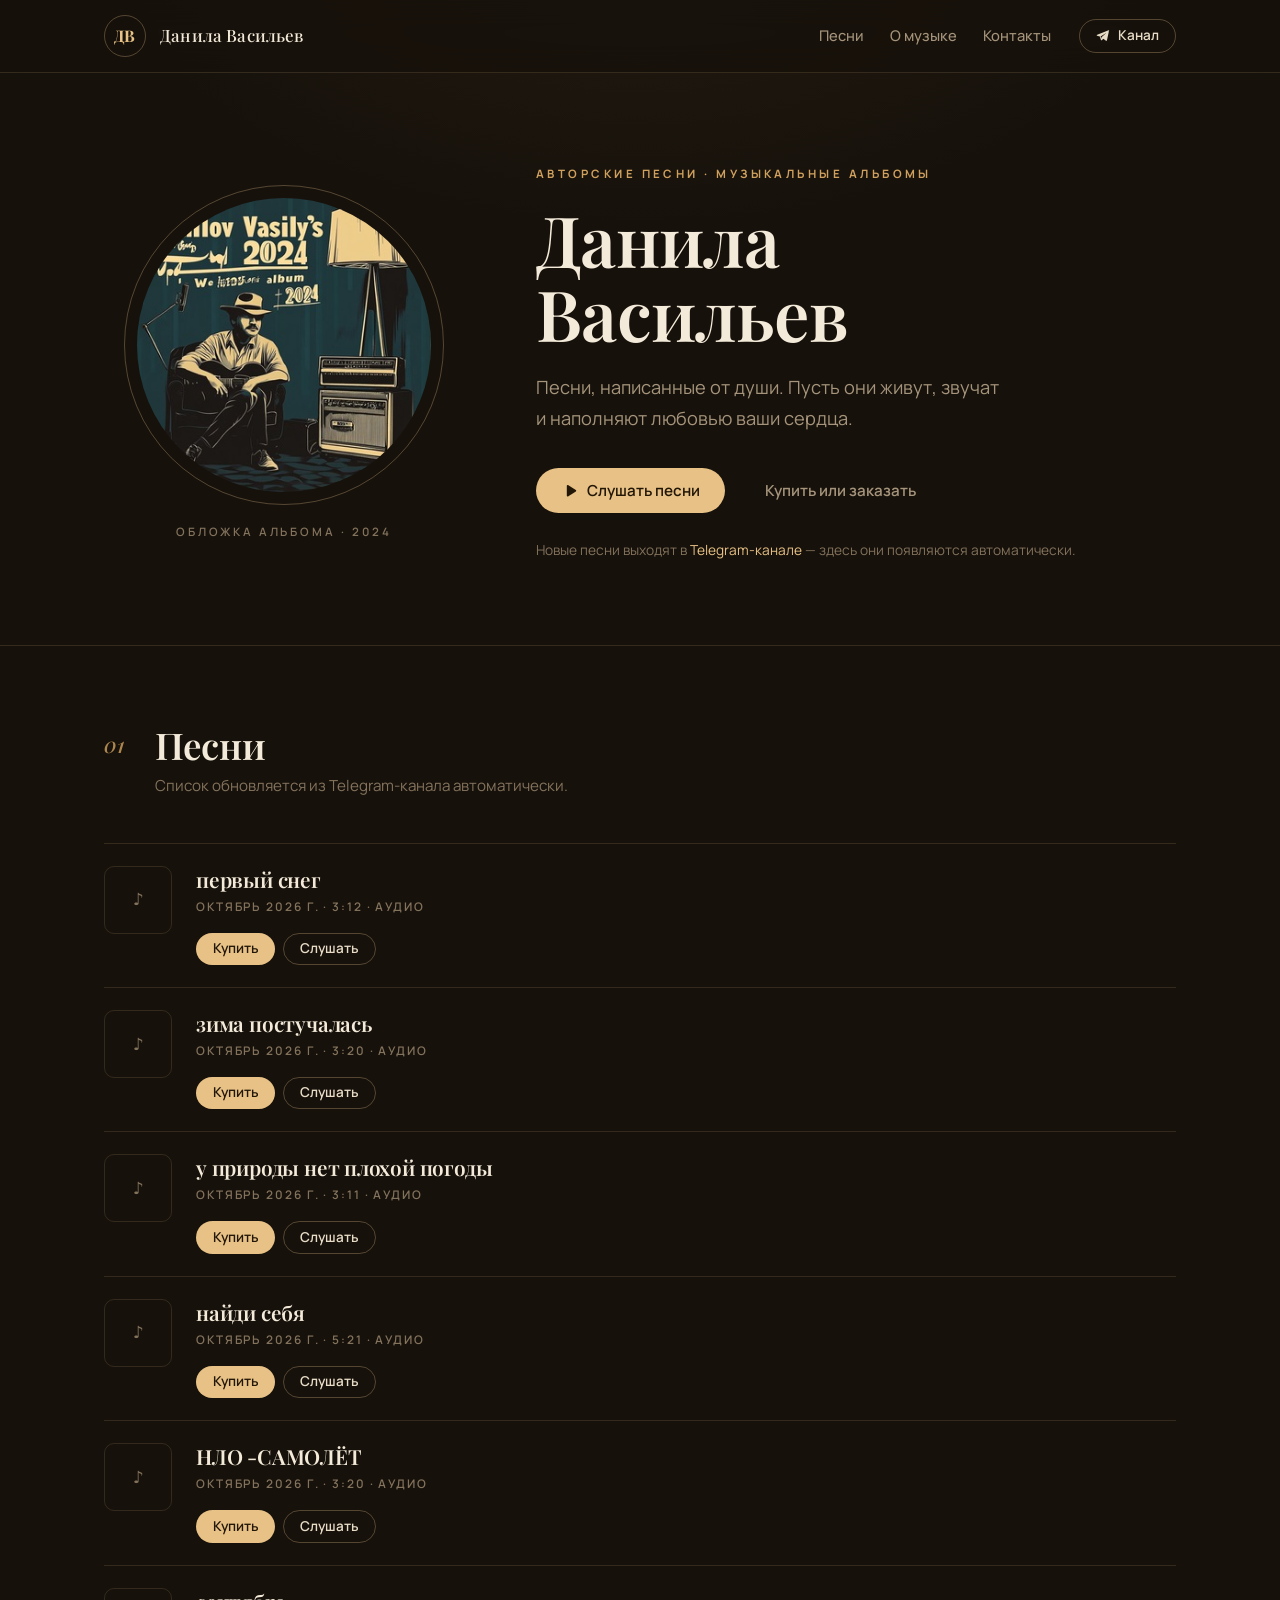
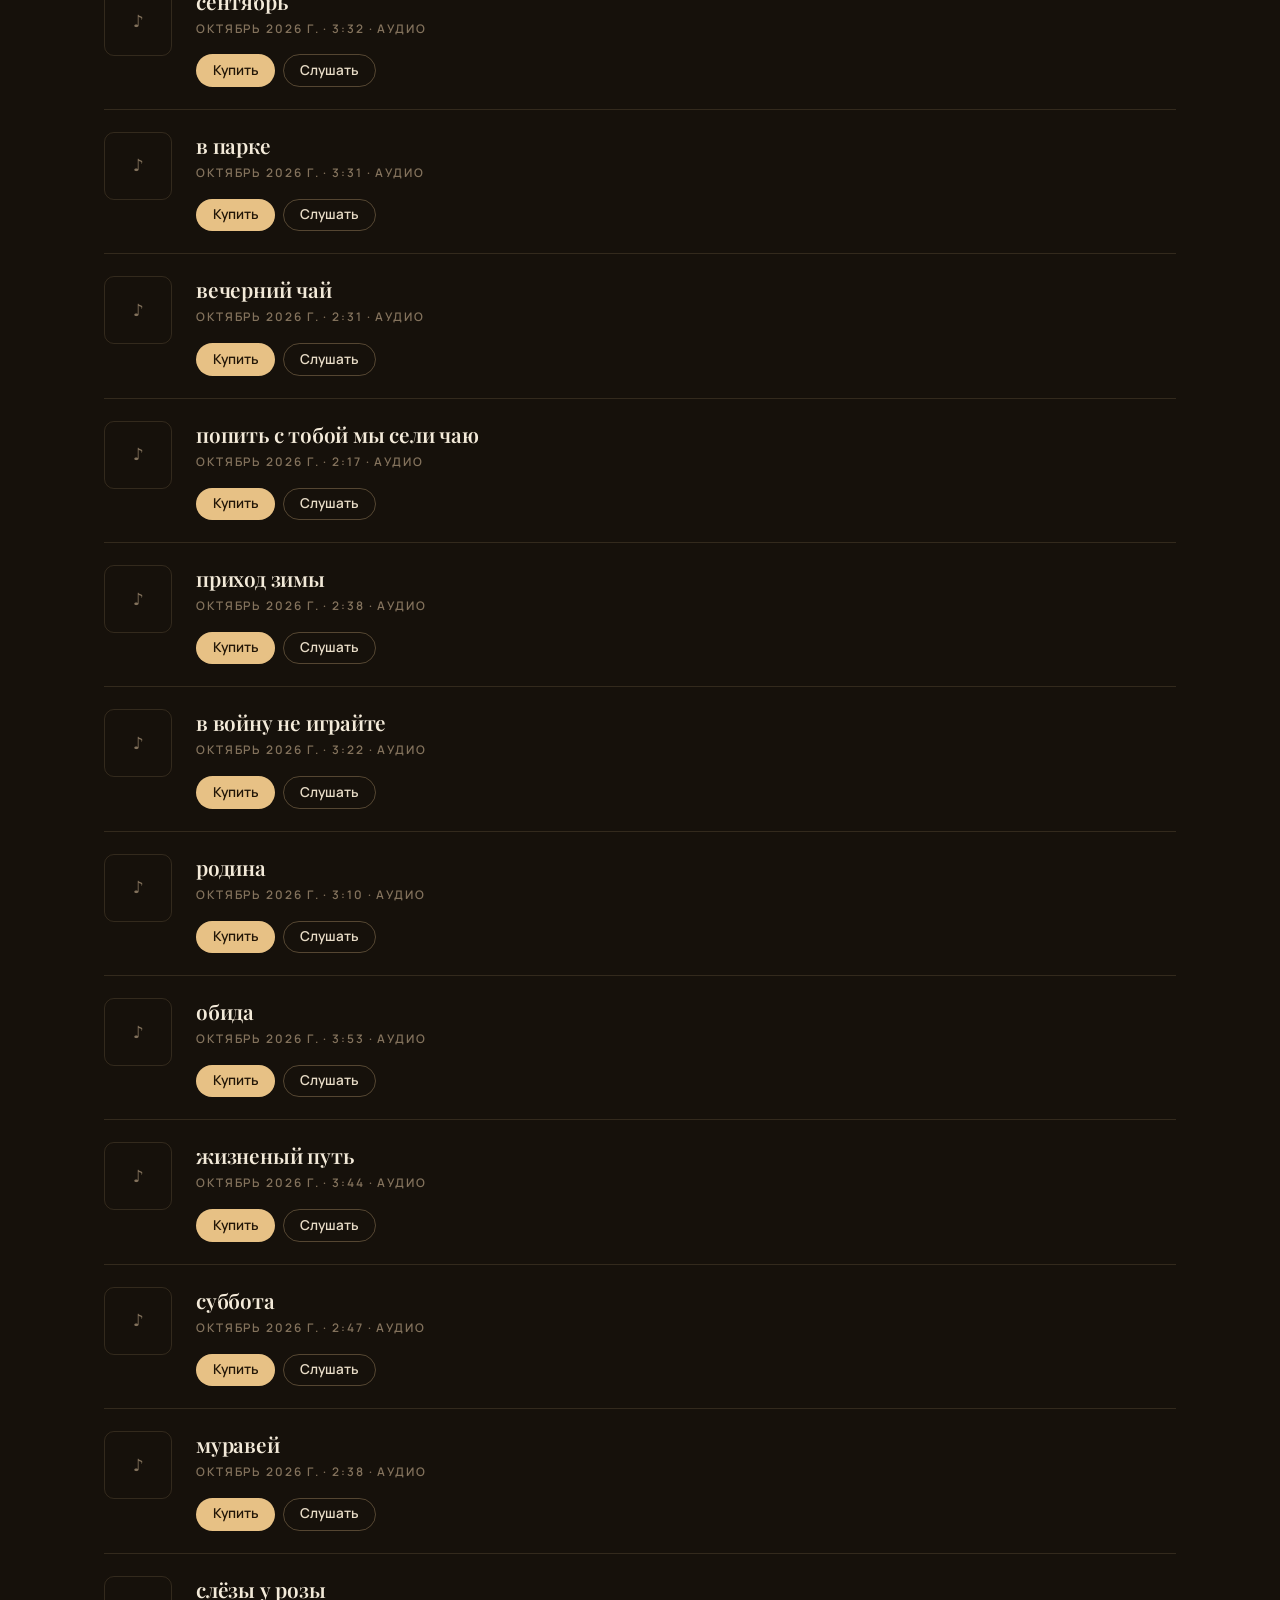
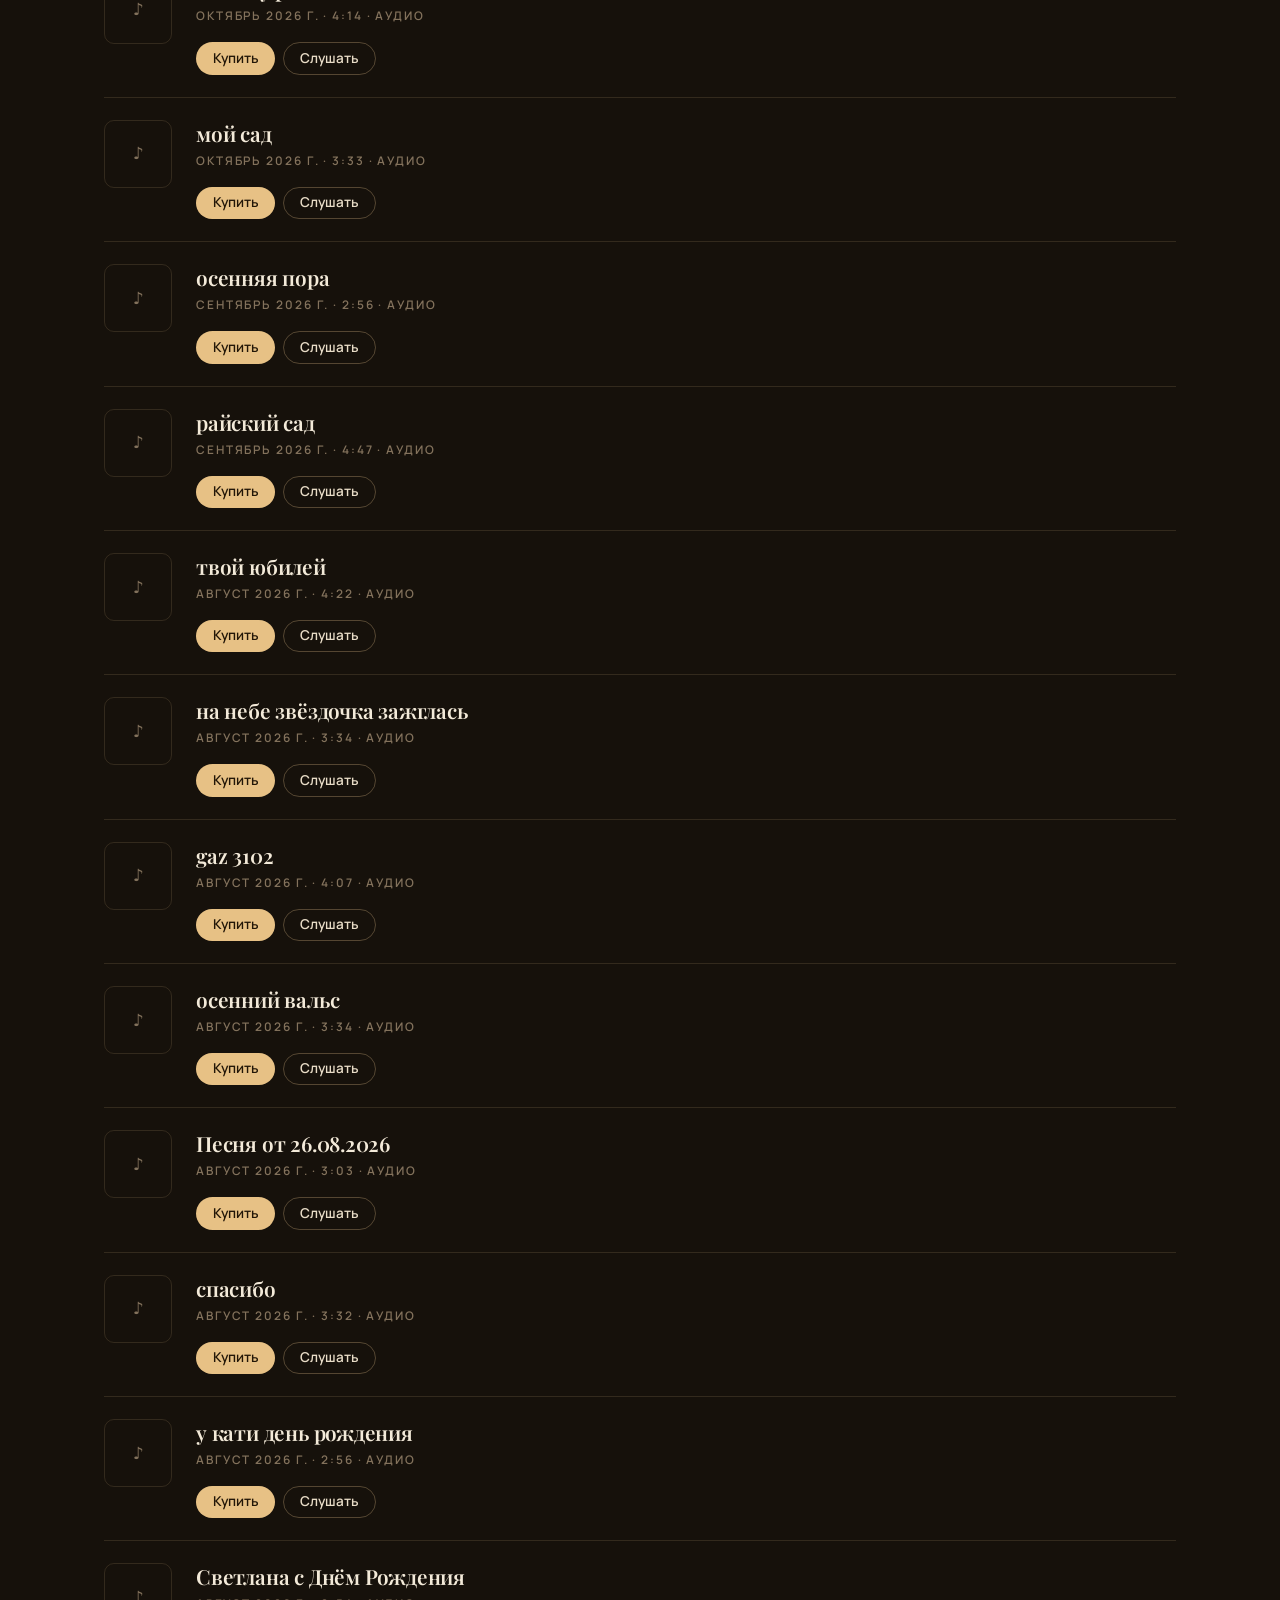
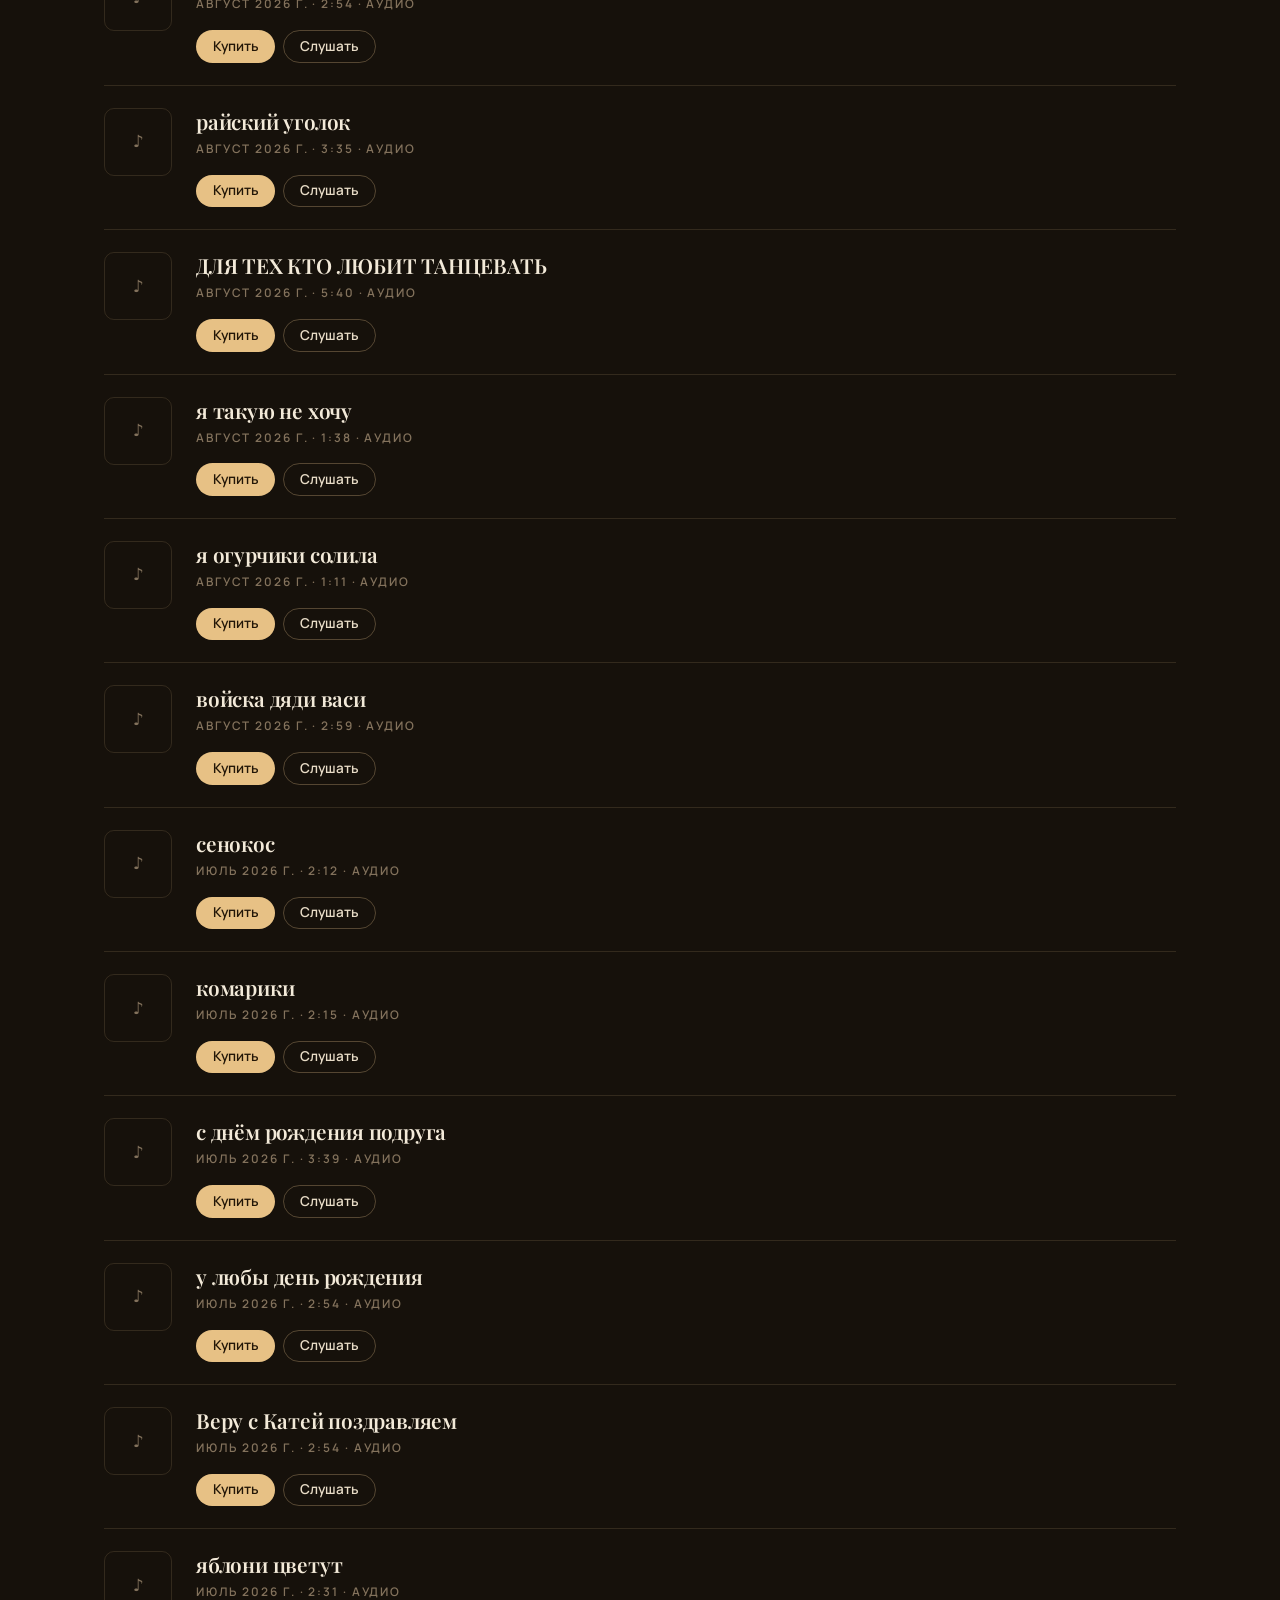
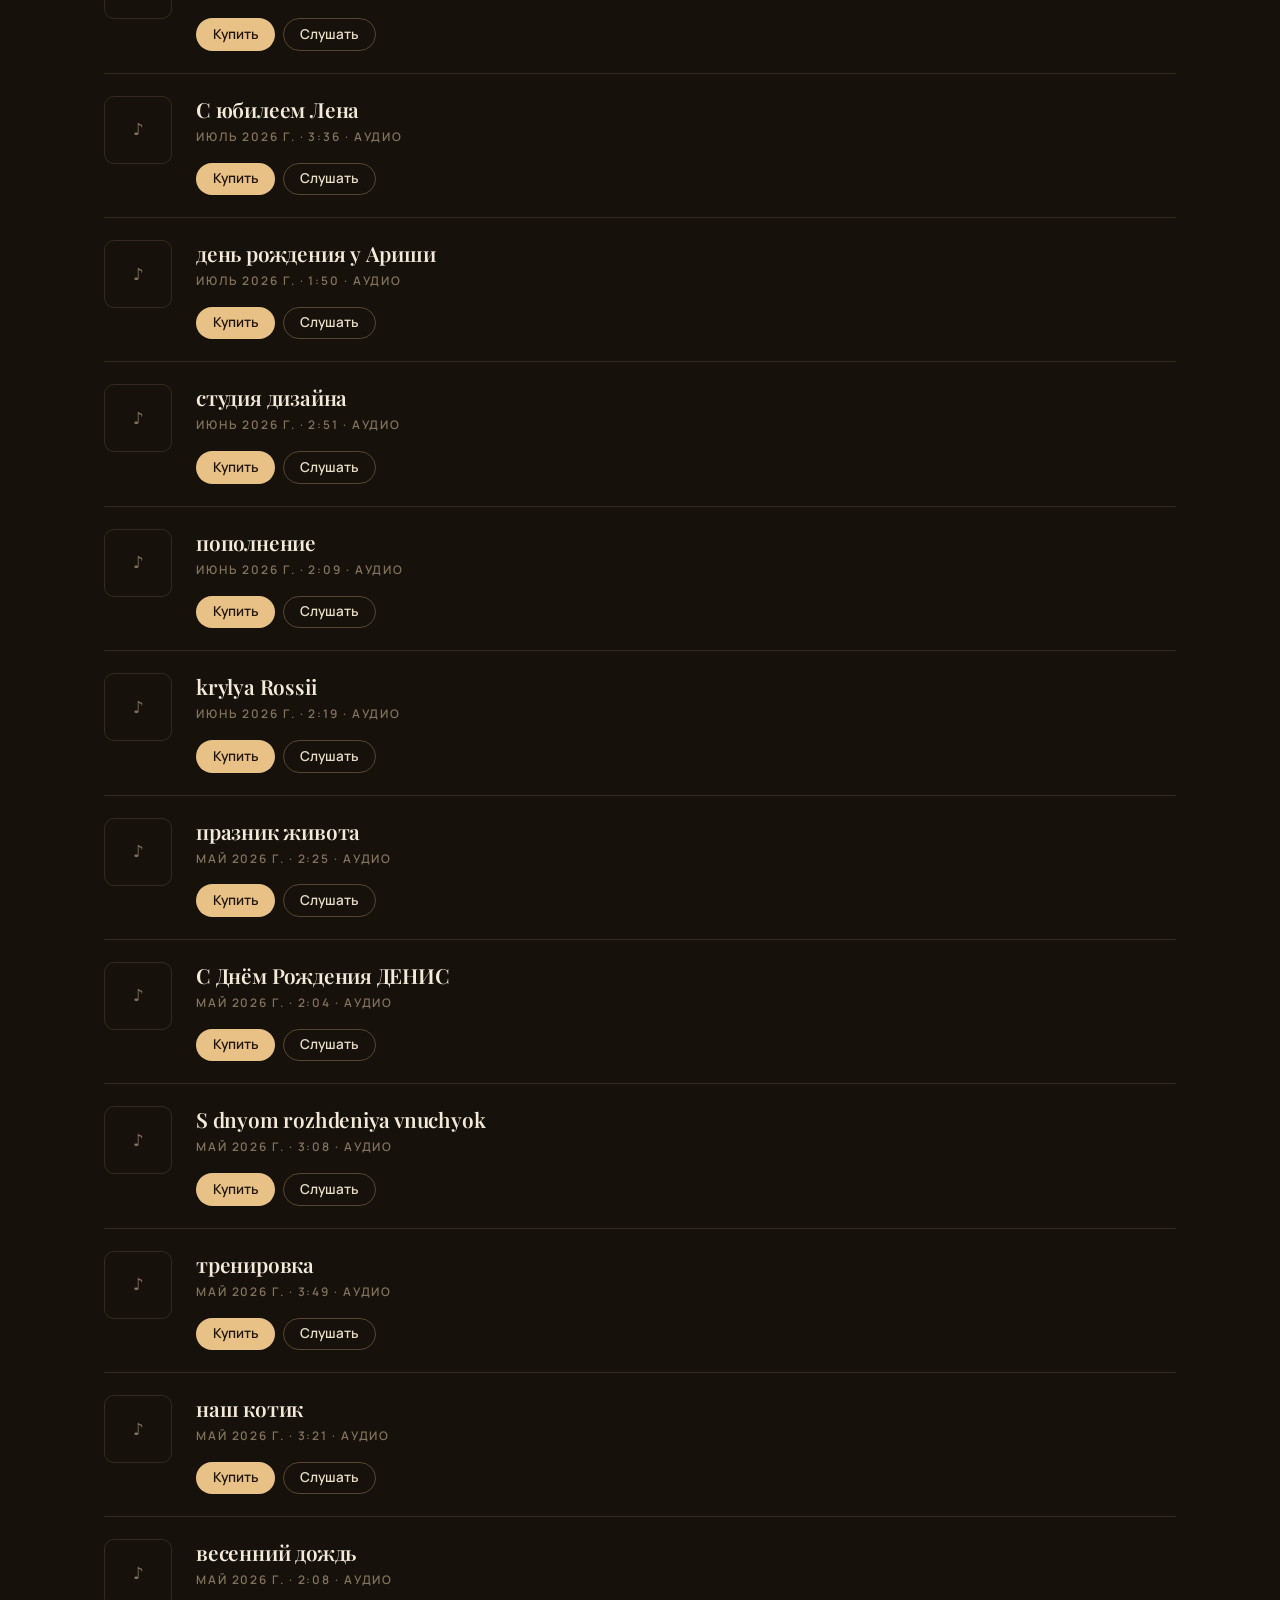
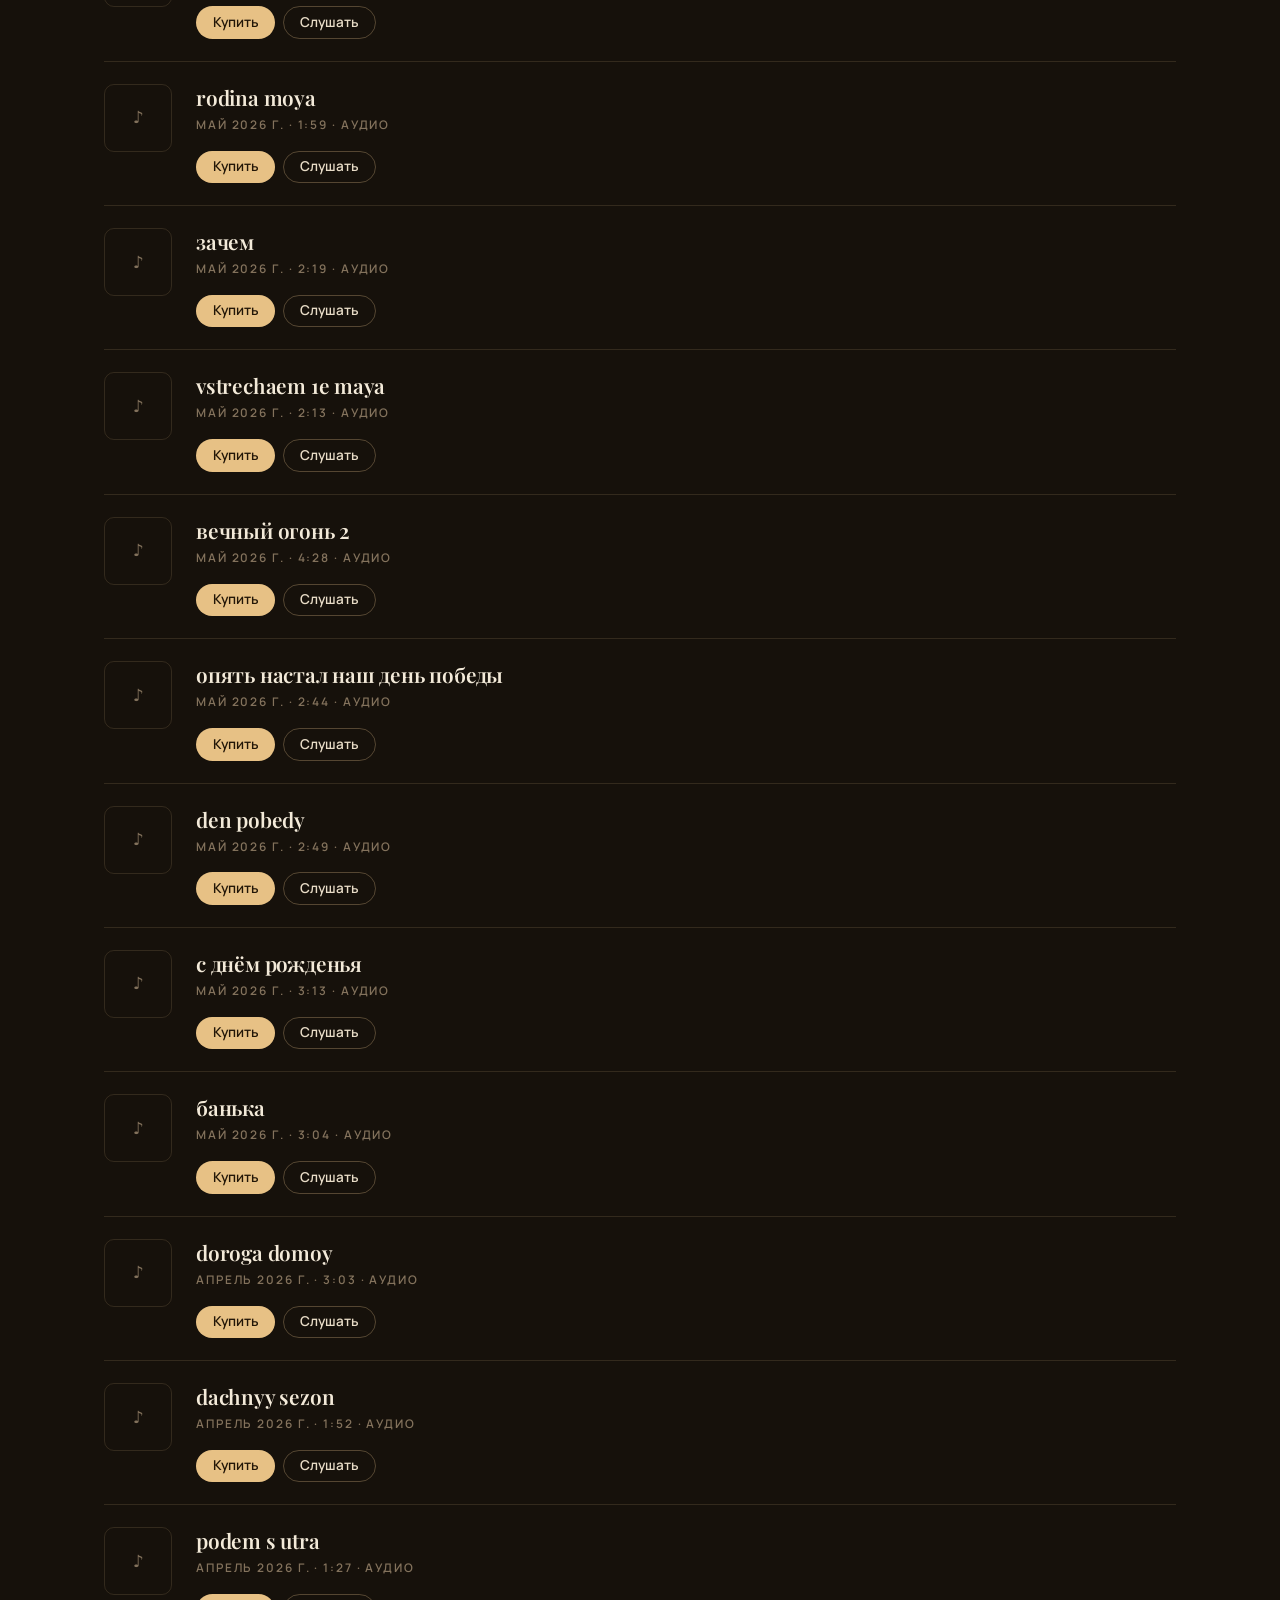
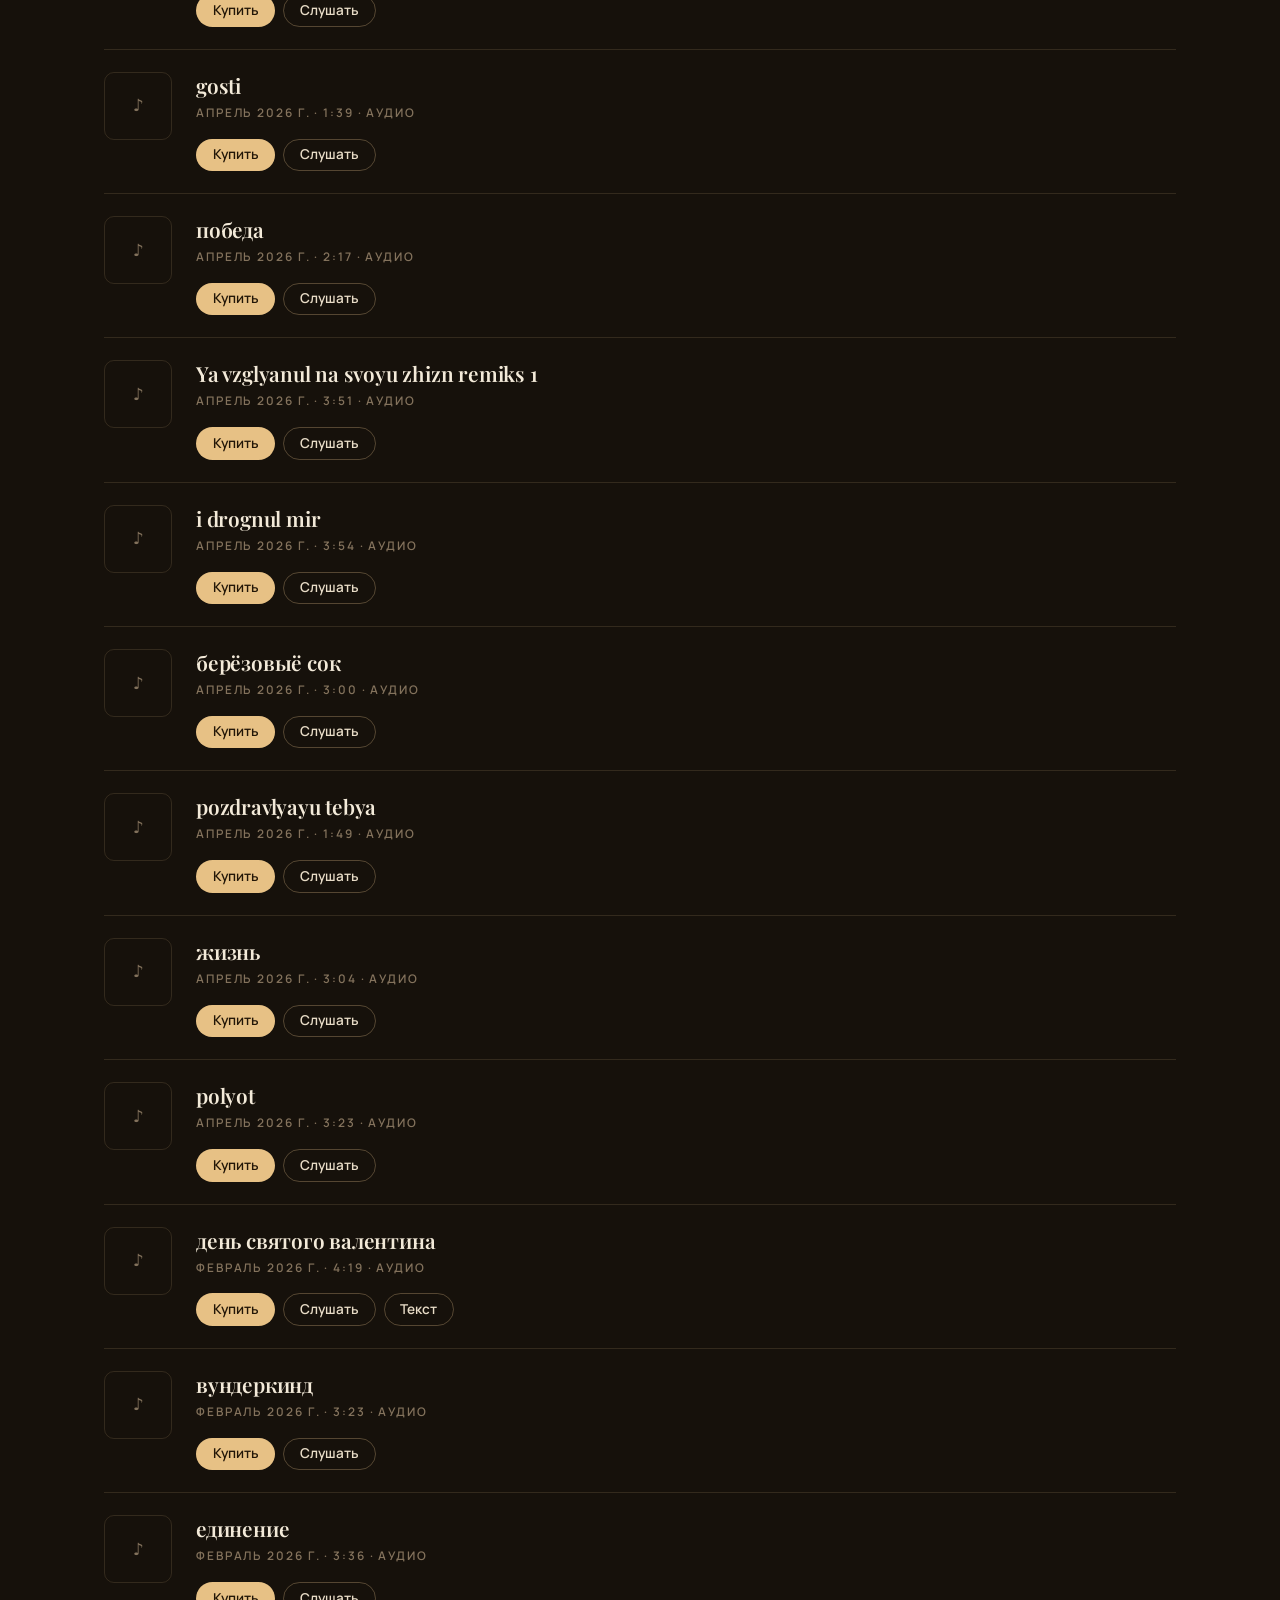
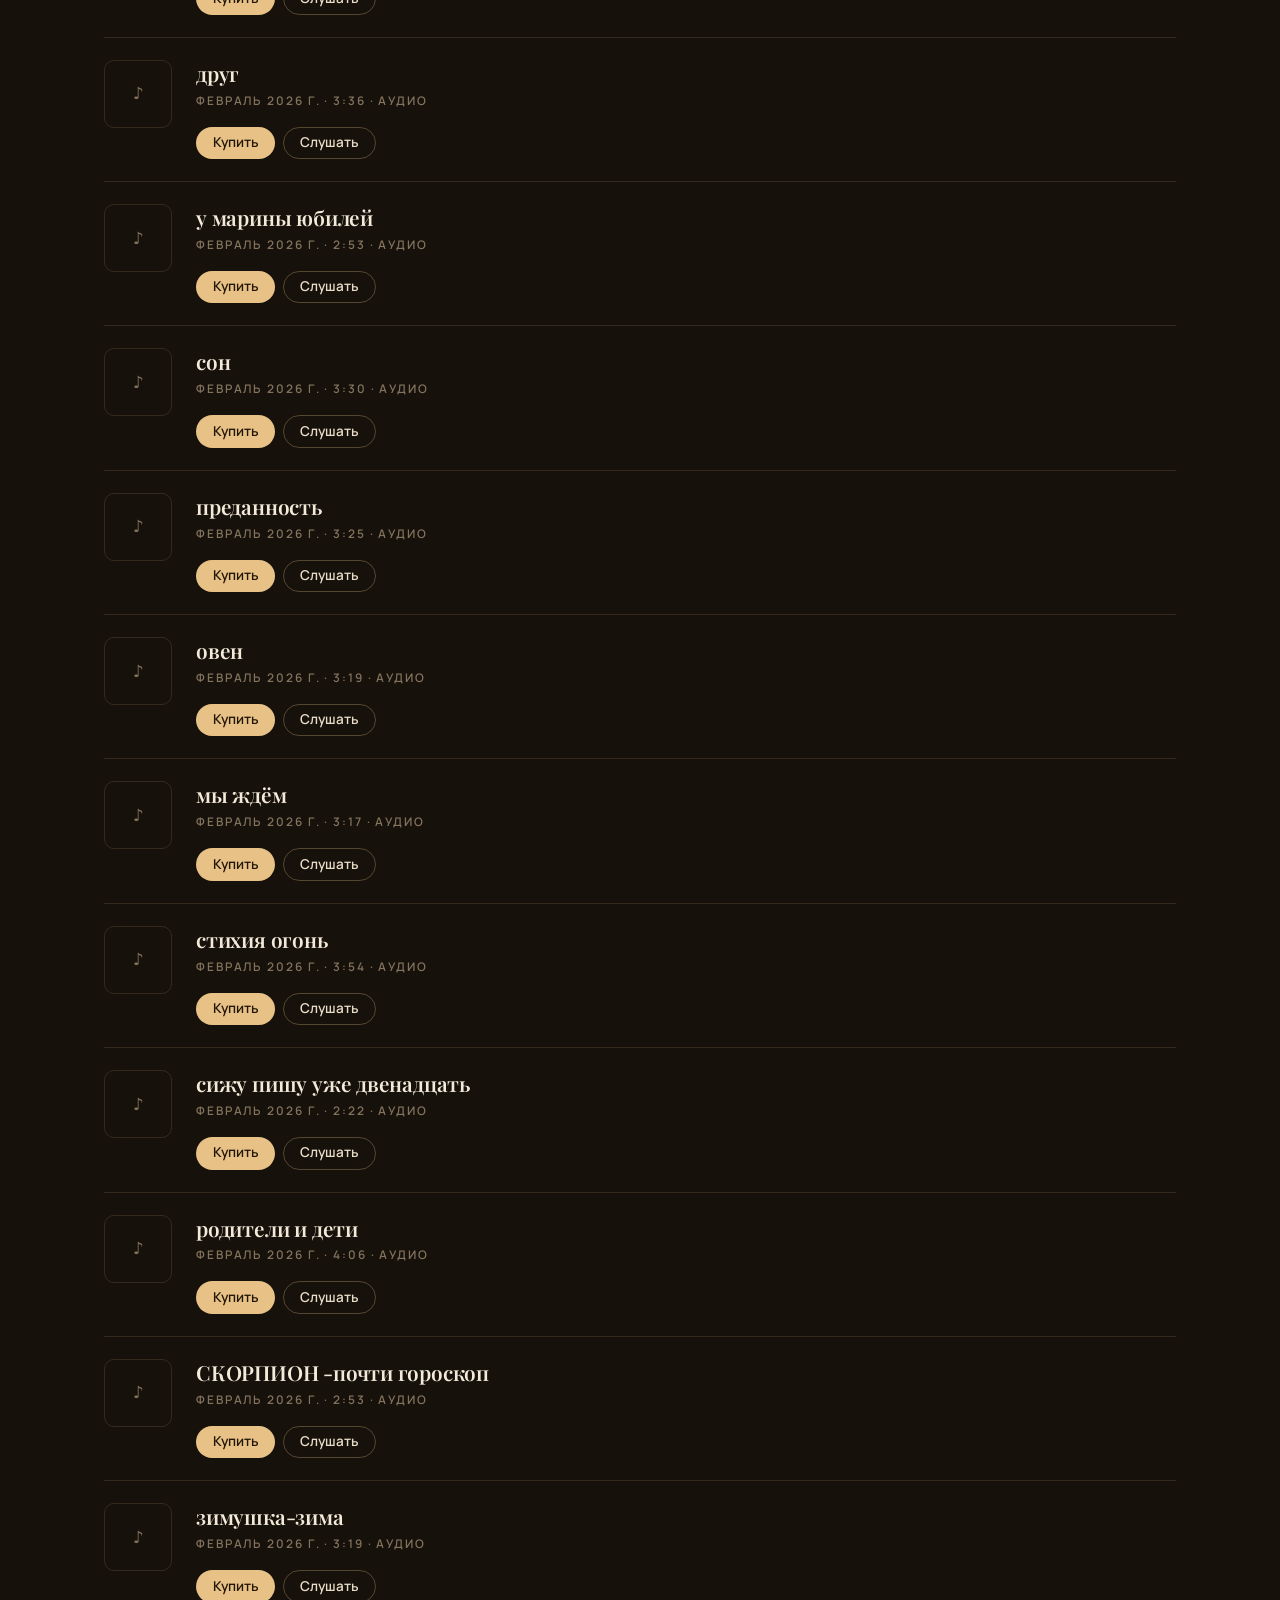
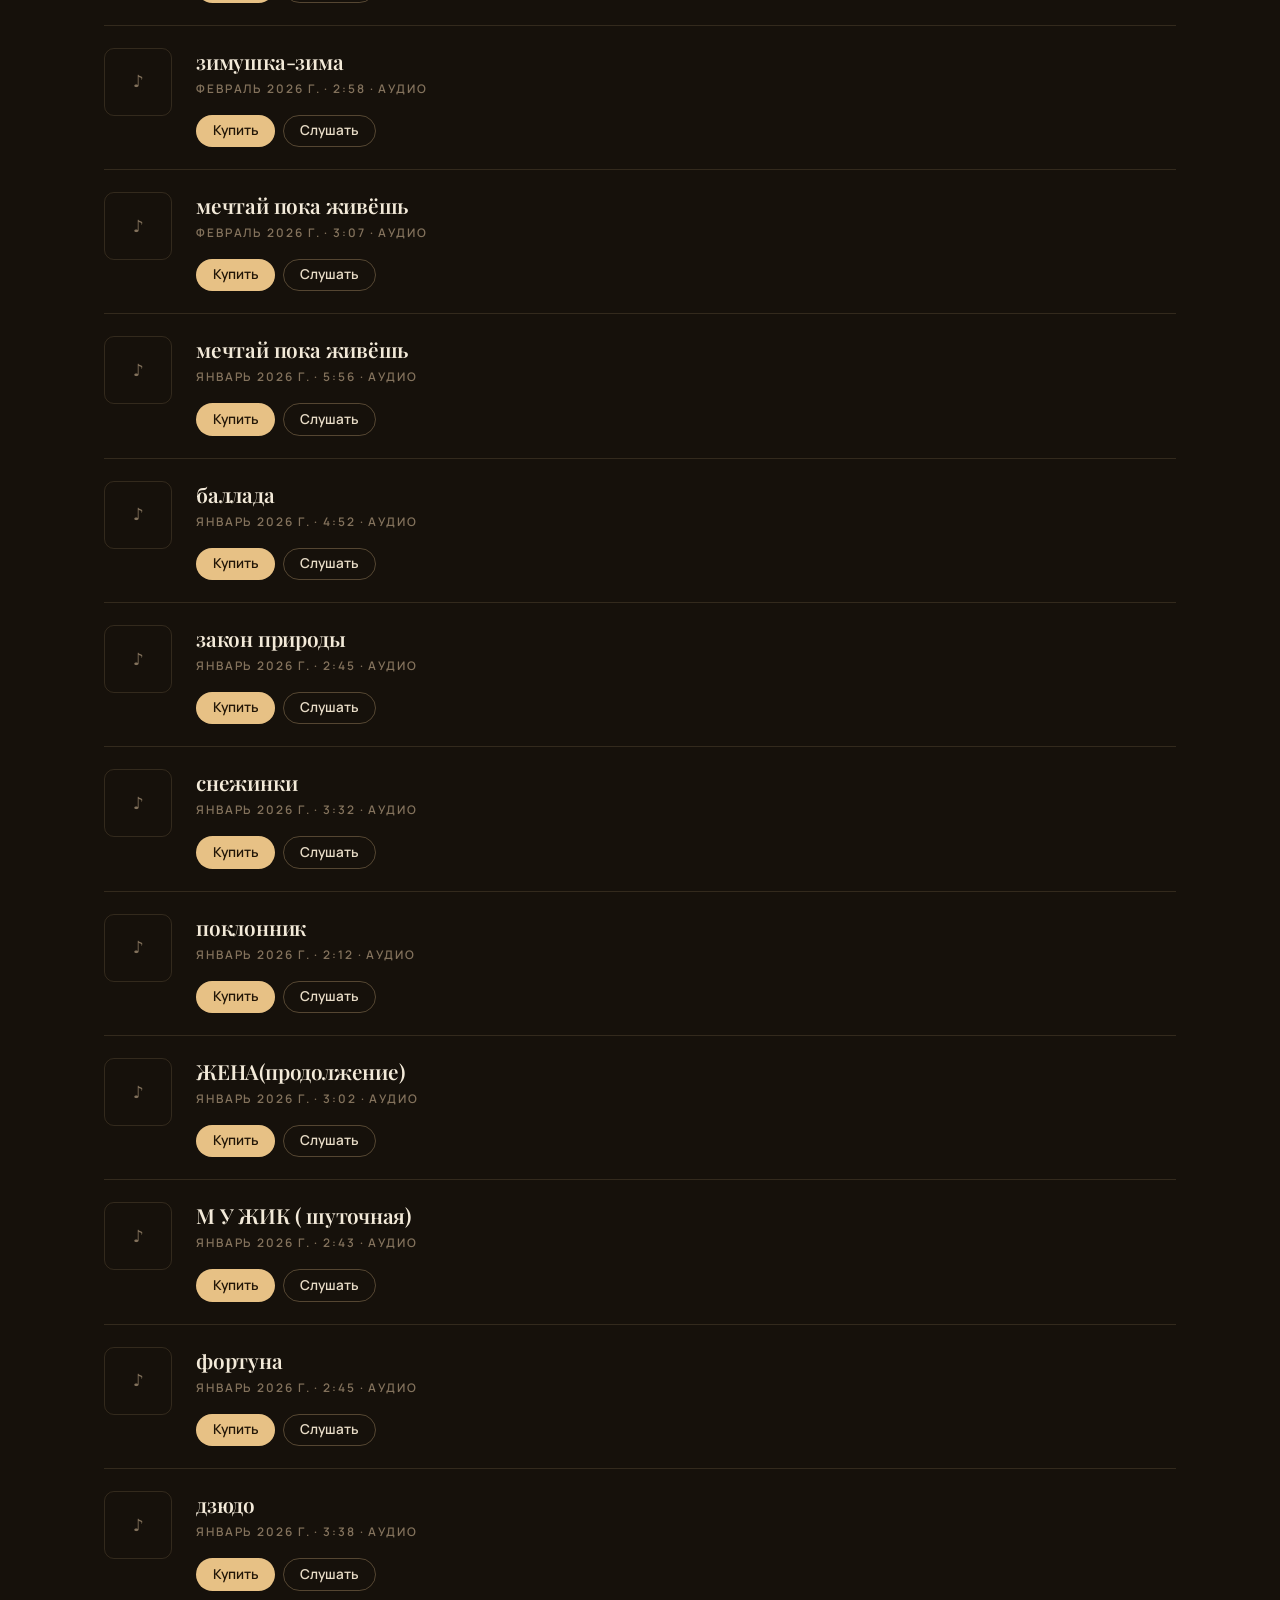
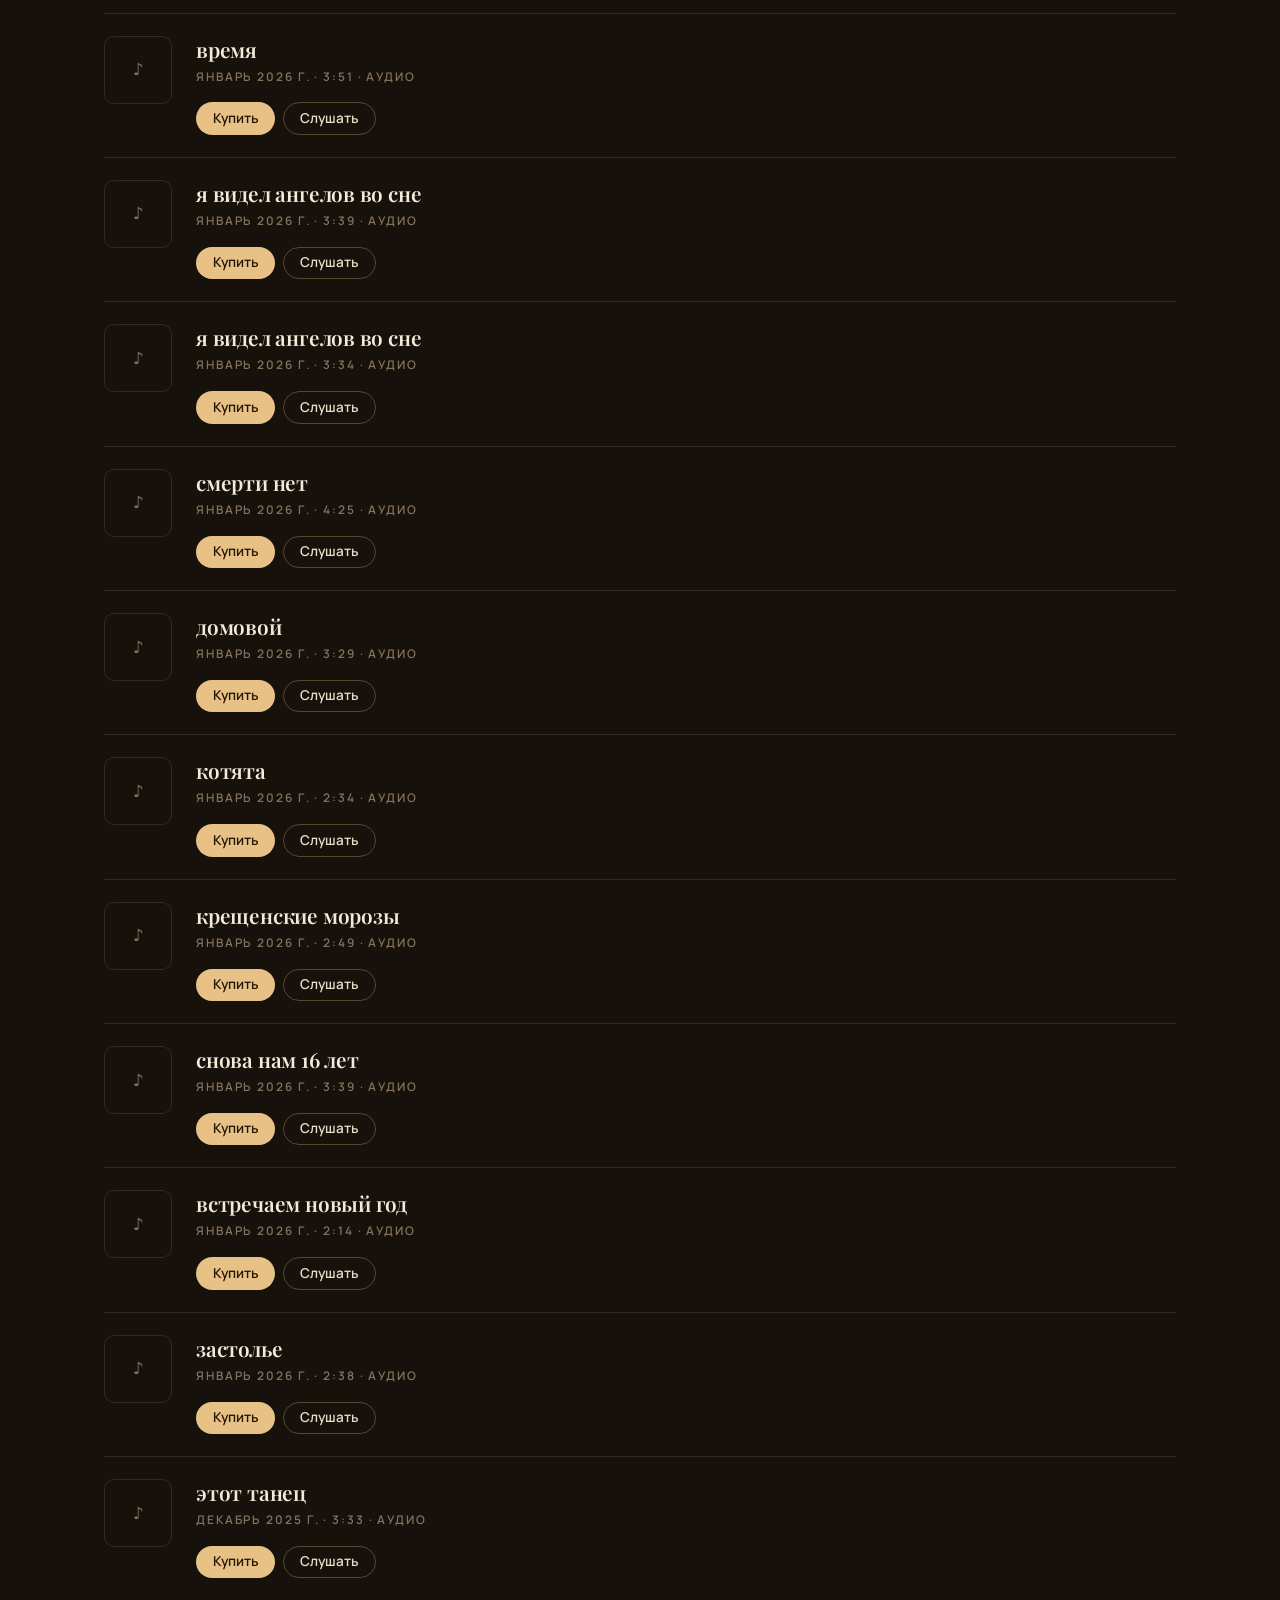
==== commit 5233bb25: "Названия 49 песен из имён файлов (по постам группы) + имя файла как запасной заголовок в синке + ссы" ====
--- a/index.html
+++ b/index.html
@@ -15,8 +15,8 @@
   <meta property="og:type" content="website">
   <meta property="og:title" content="Данила Васильев — авторские песни">
   <meta property="og:description" content="Песни, написанные от души. Пусть они живут, звучат и наполняют любовью ваши сердца.">
-  <meta property="og:url" content="https://rewuves1-source.github.io/danilov-music/">
-  <meta property="og:image" content="https://rewuves1-source.github.io/danilov-music/assets/img/avatar.jpg">
+  <meta property="og:url" content="https://music-vasiluy.github.io/danilov-music/">
+  <meta property="og:image" content="https://music-vasiluy.github.io/danilov-music/assets/img/avatar.jpg">
   <meta property="og:locale" content="ru_RU">
 
   <link rel="stylesheet" href="assets/fonts/fonts.css">
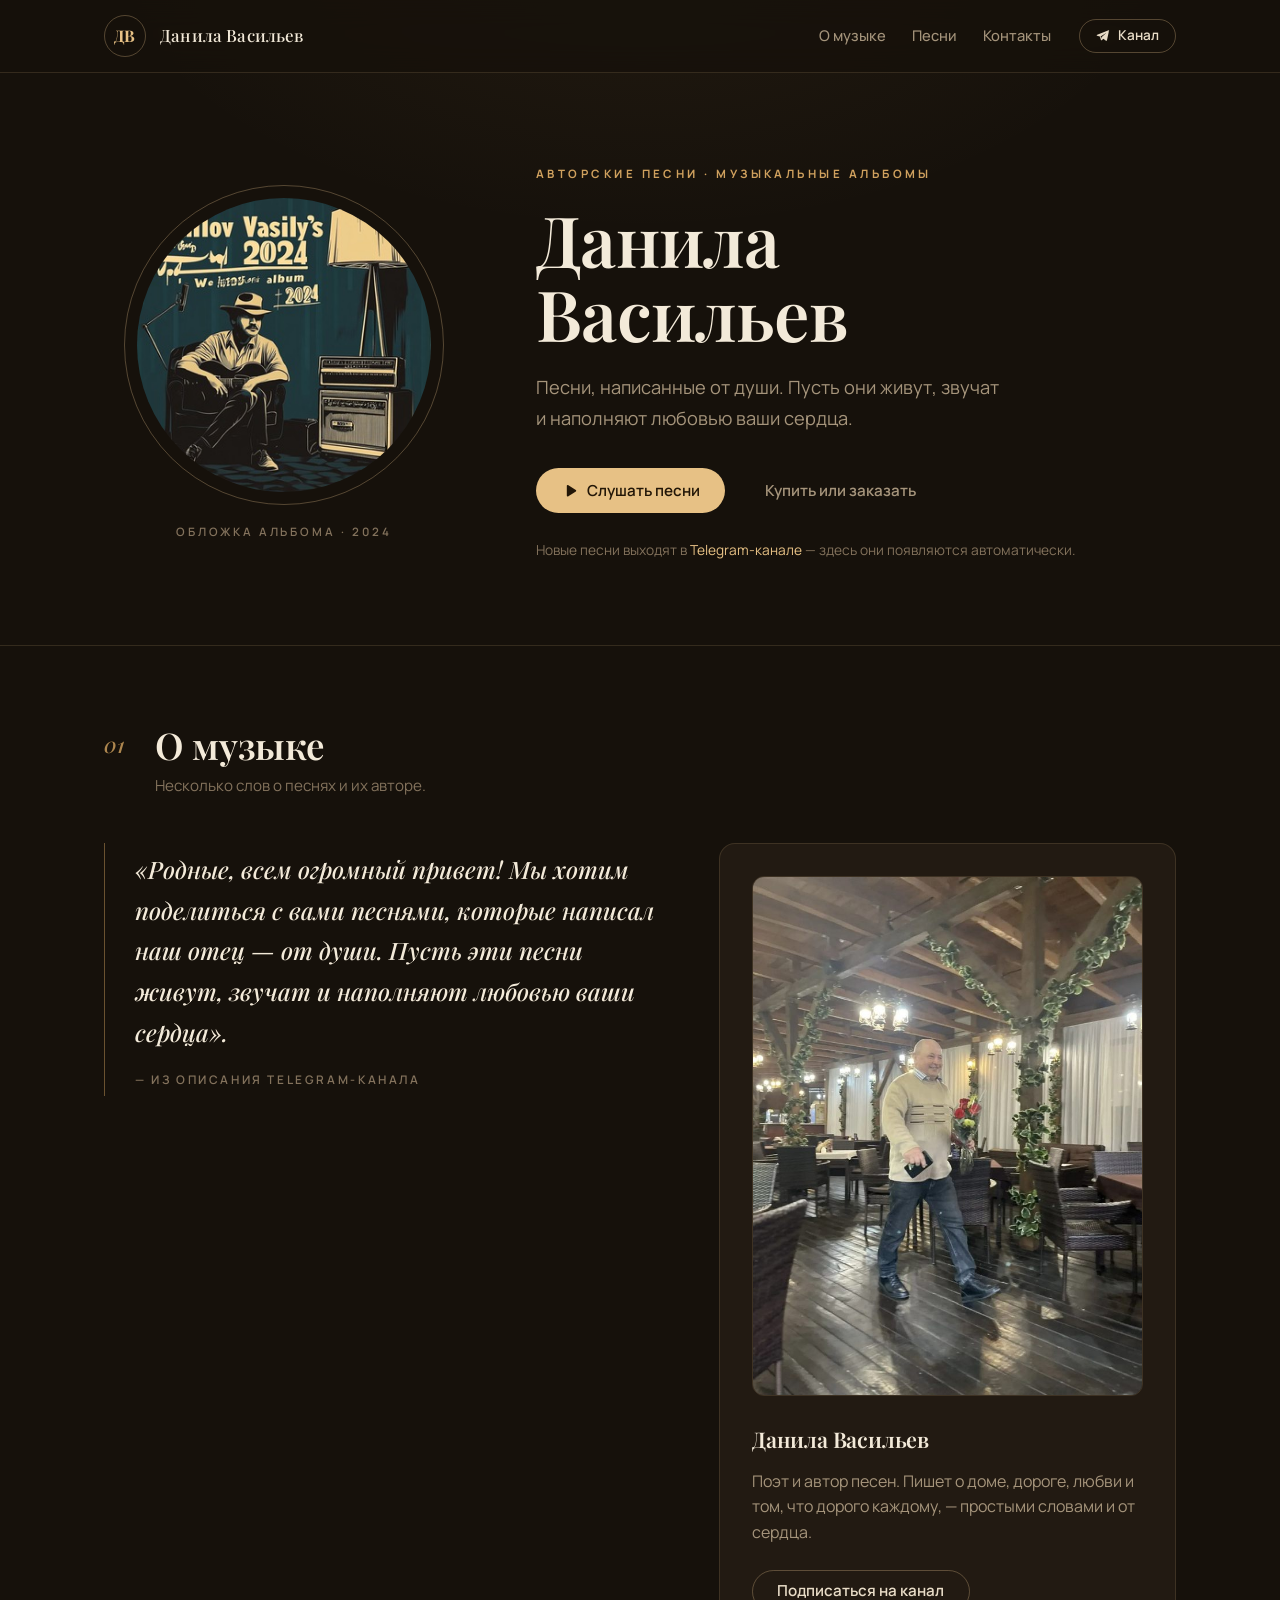
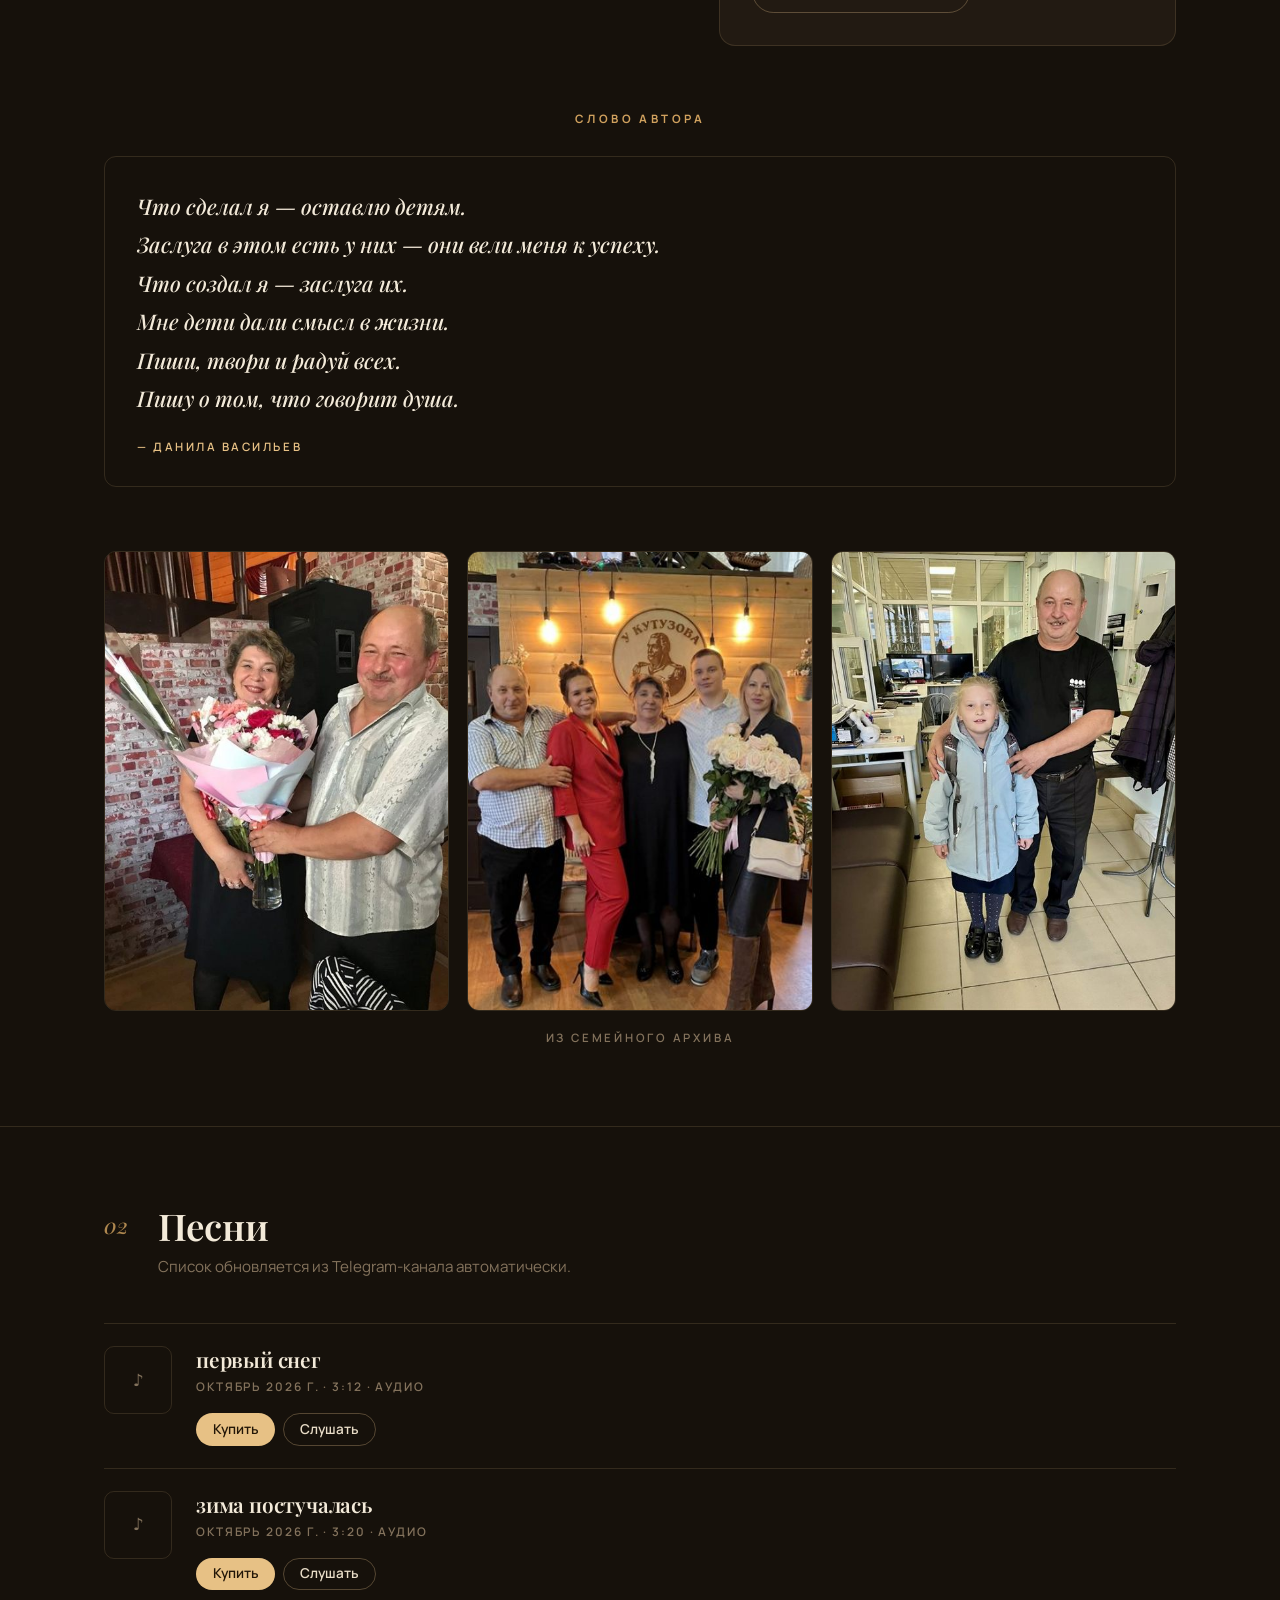
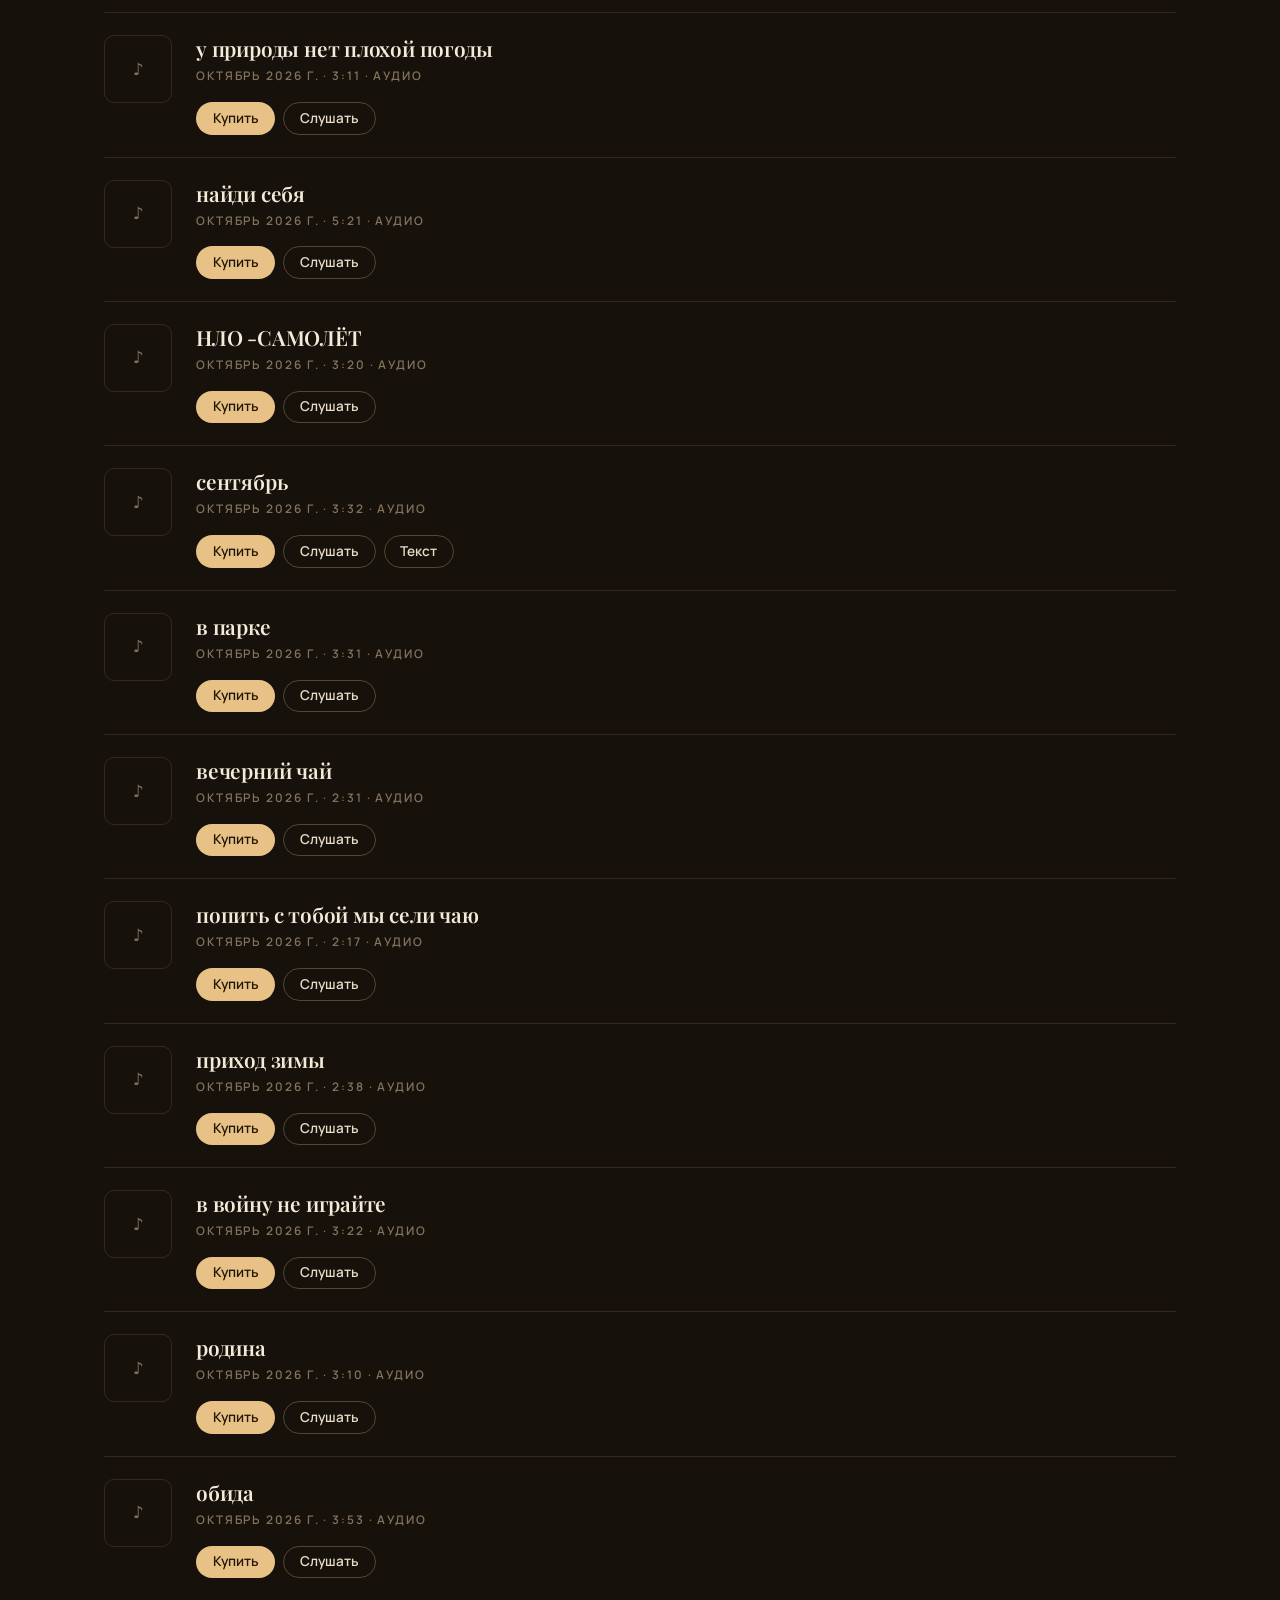
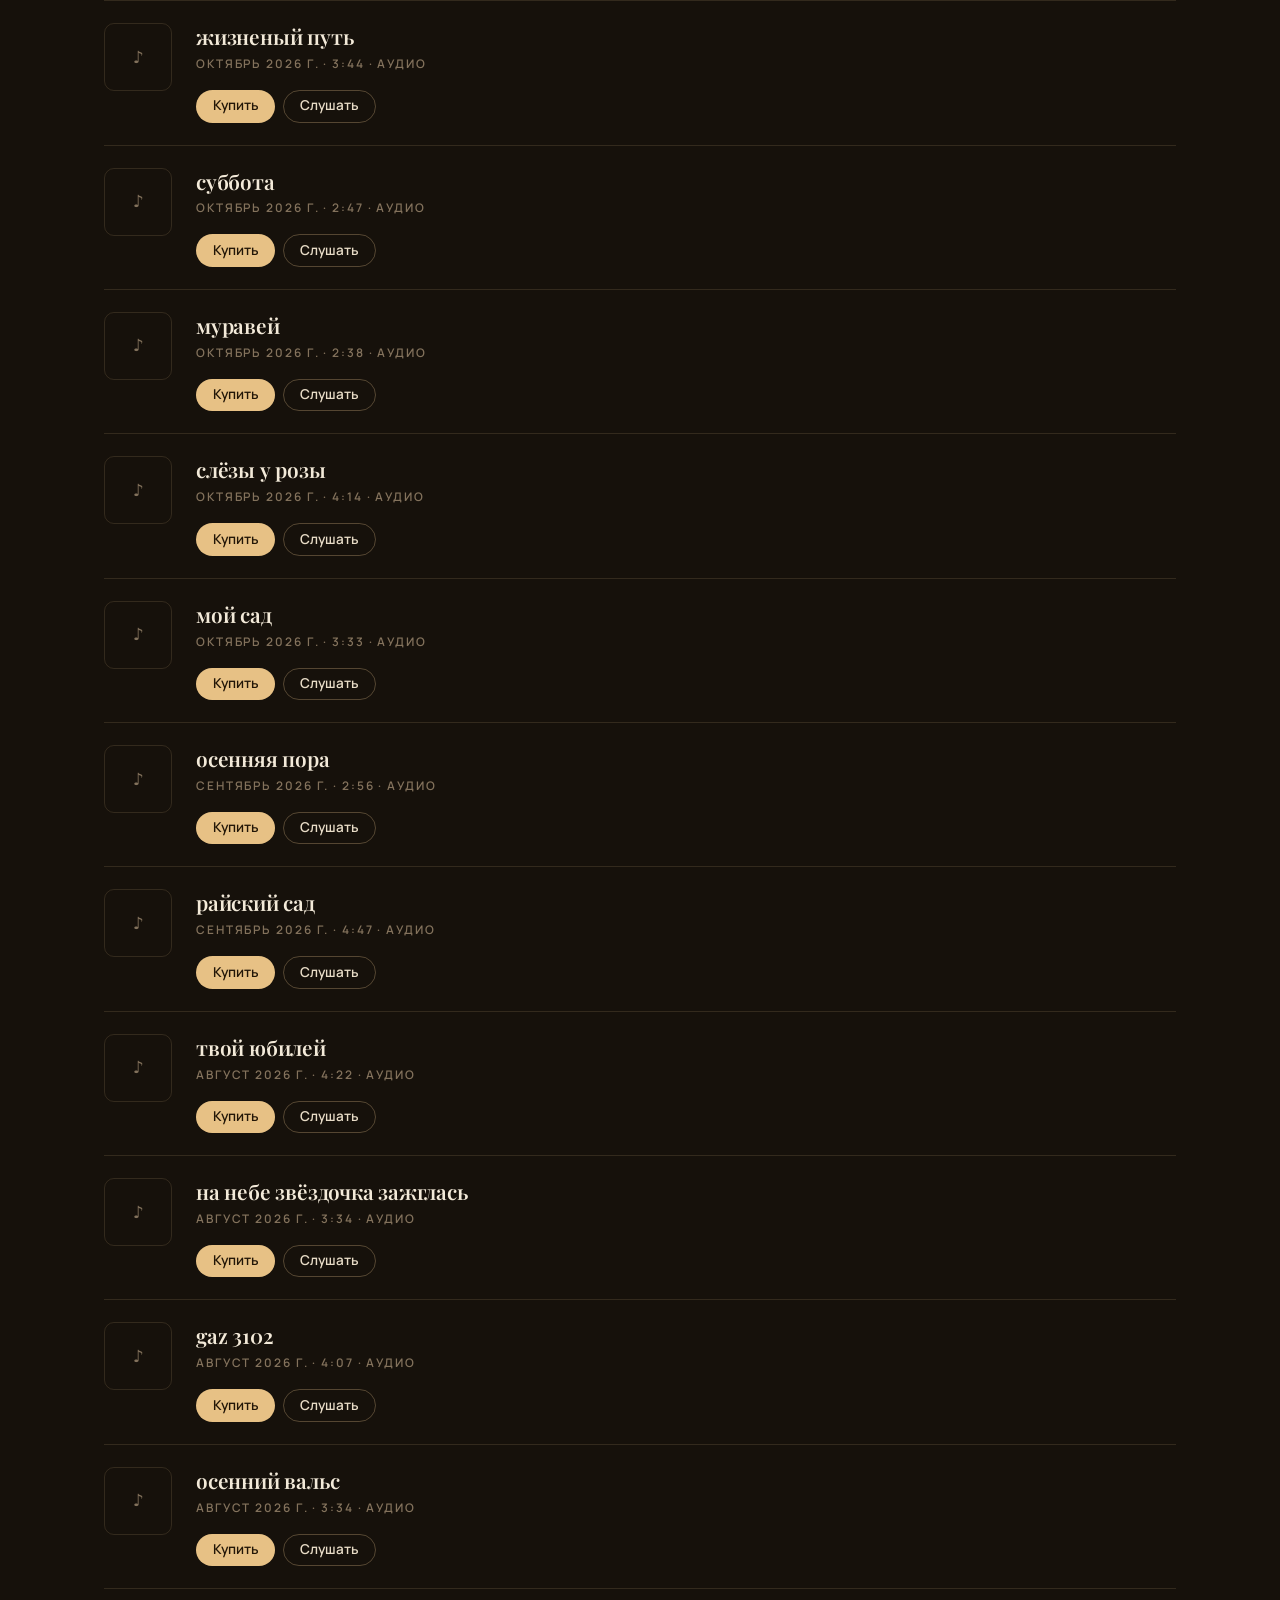
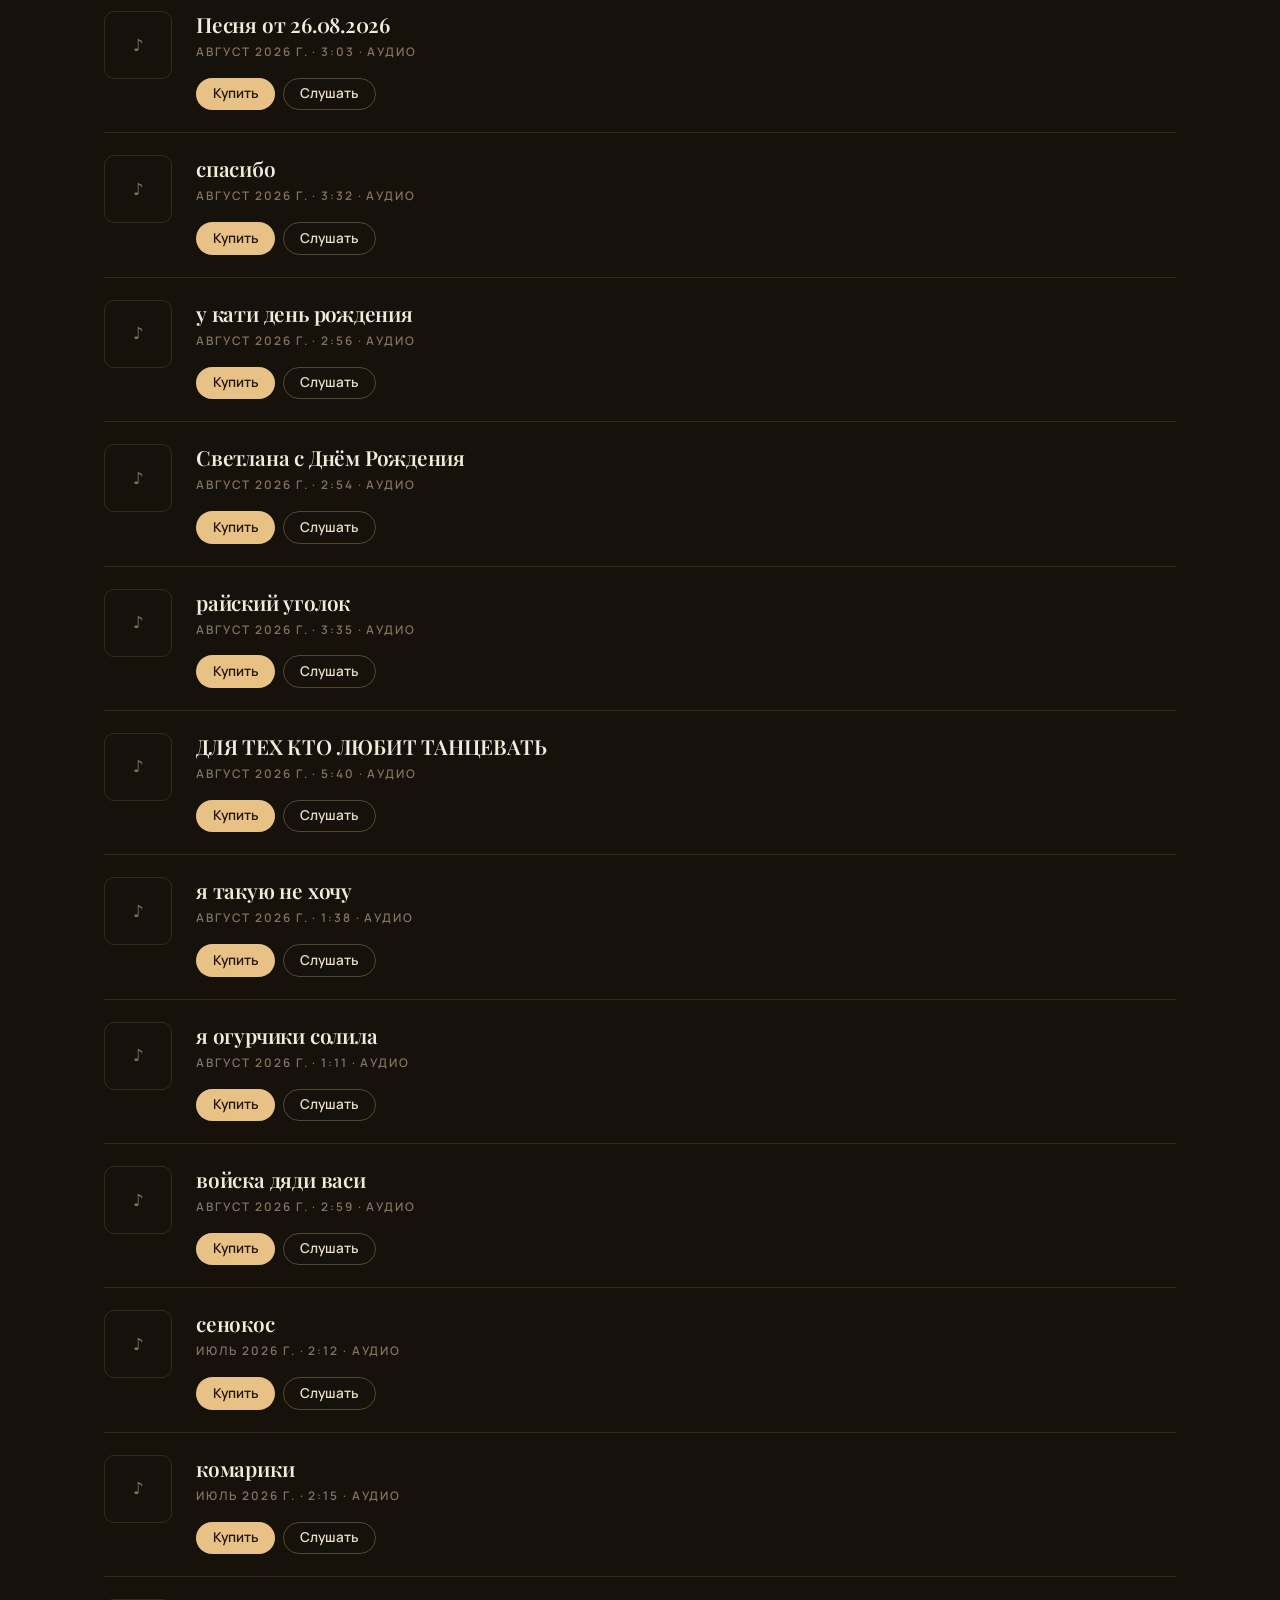
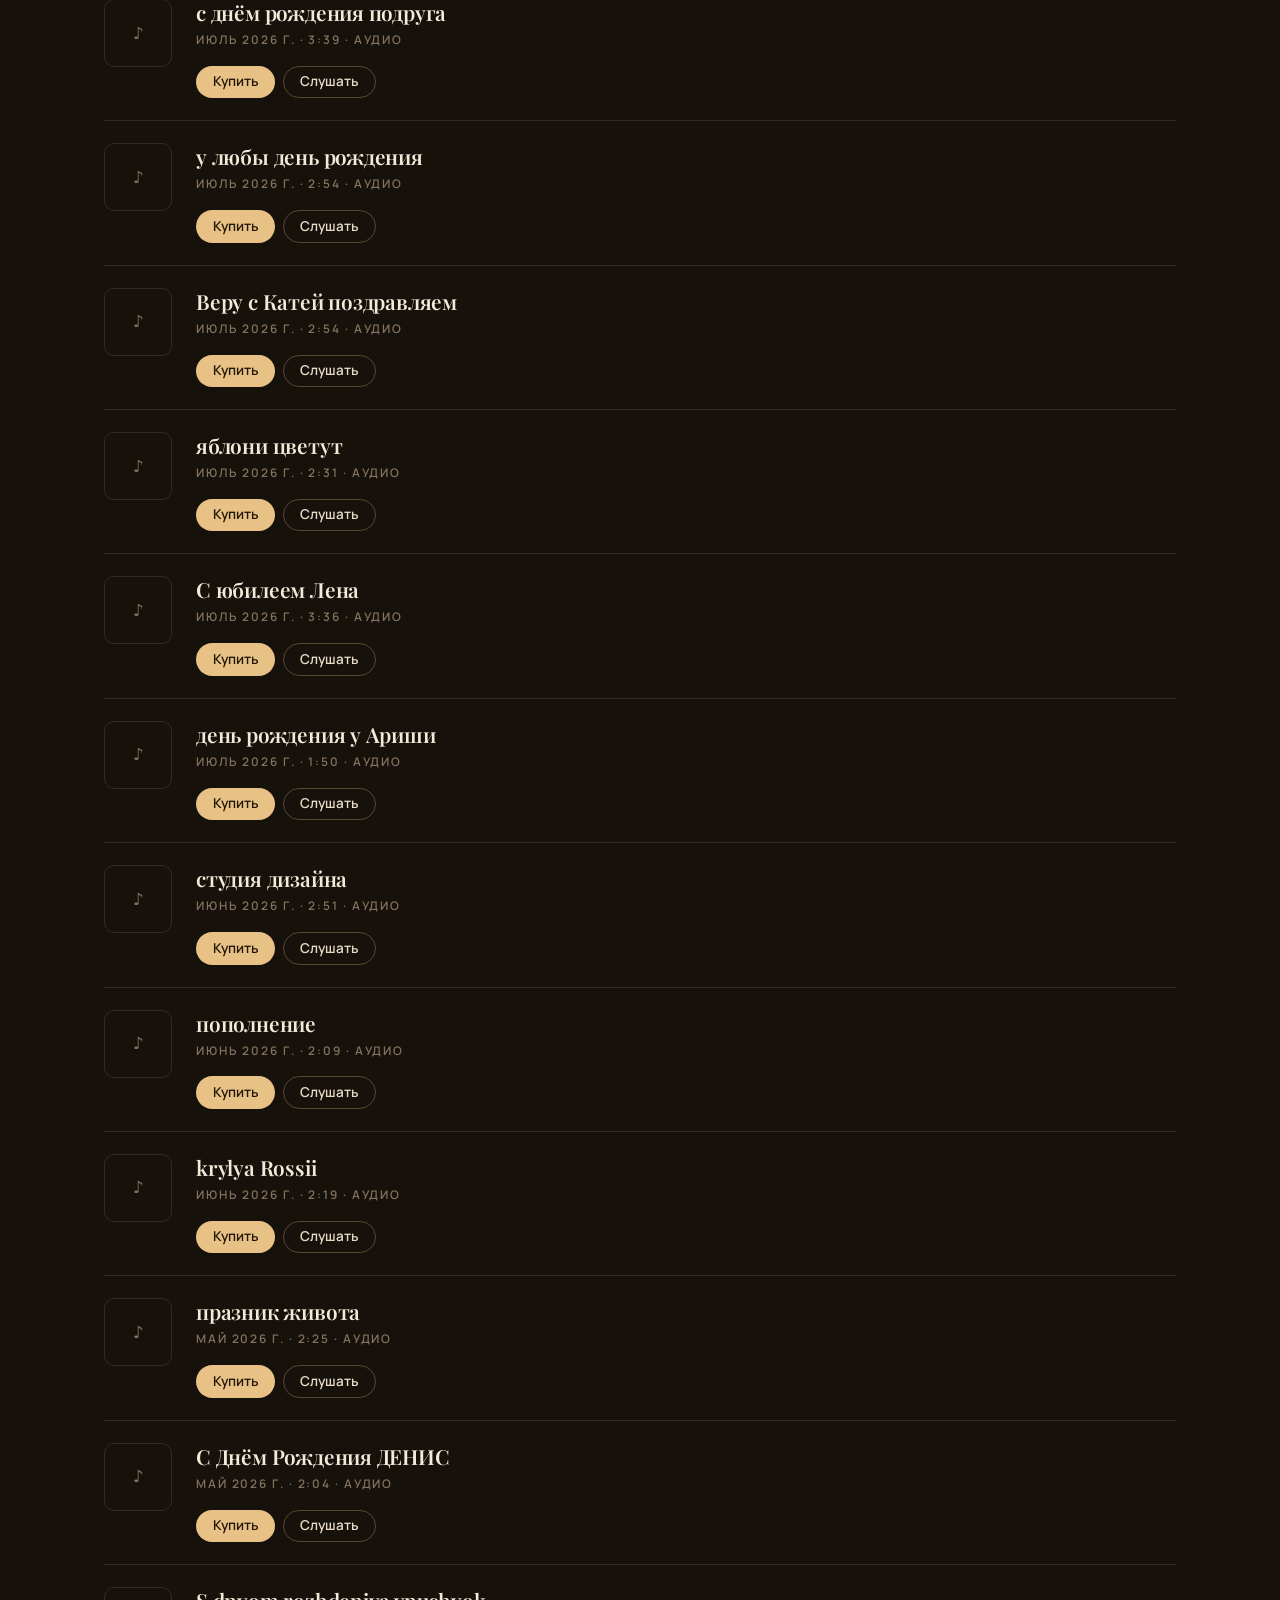
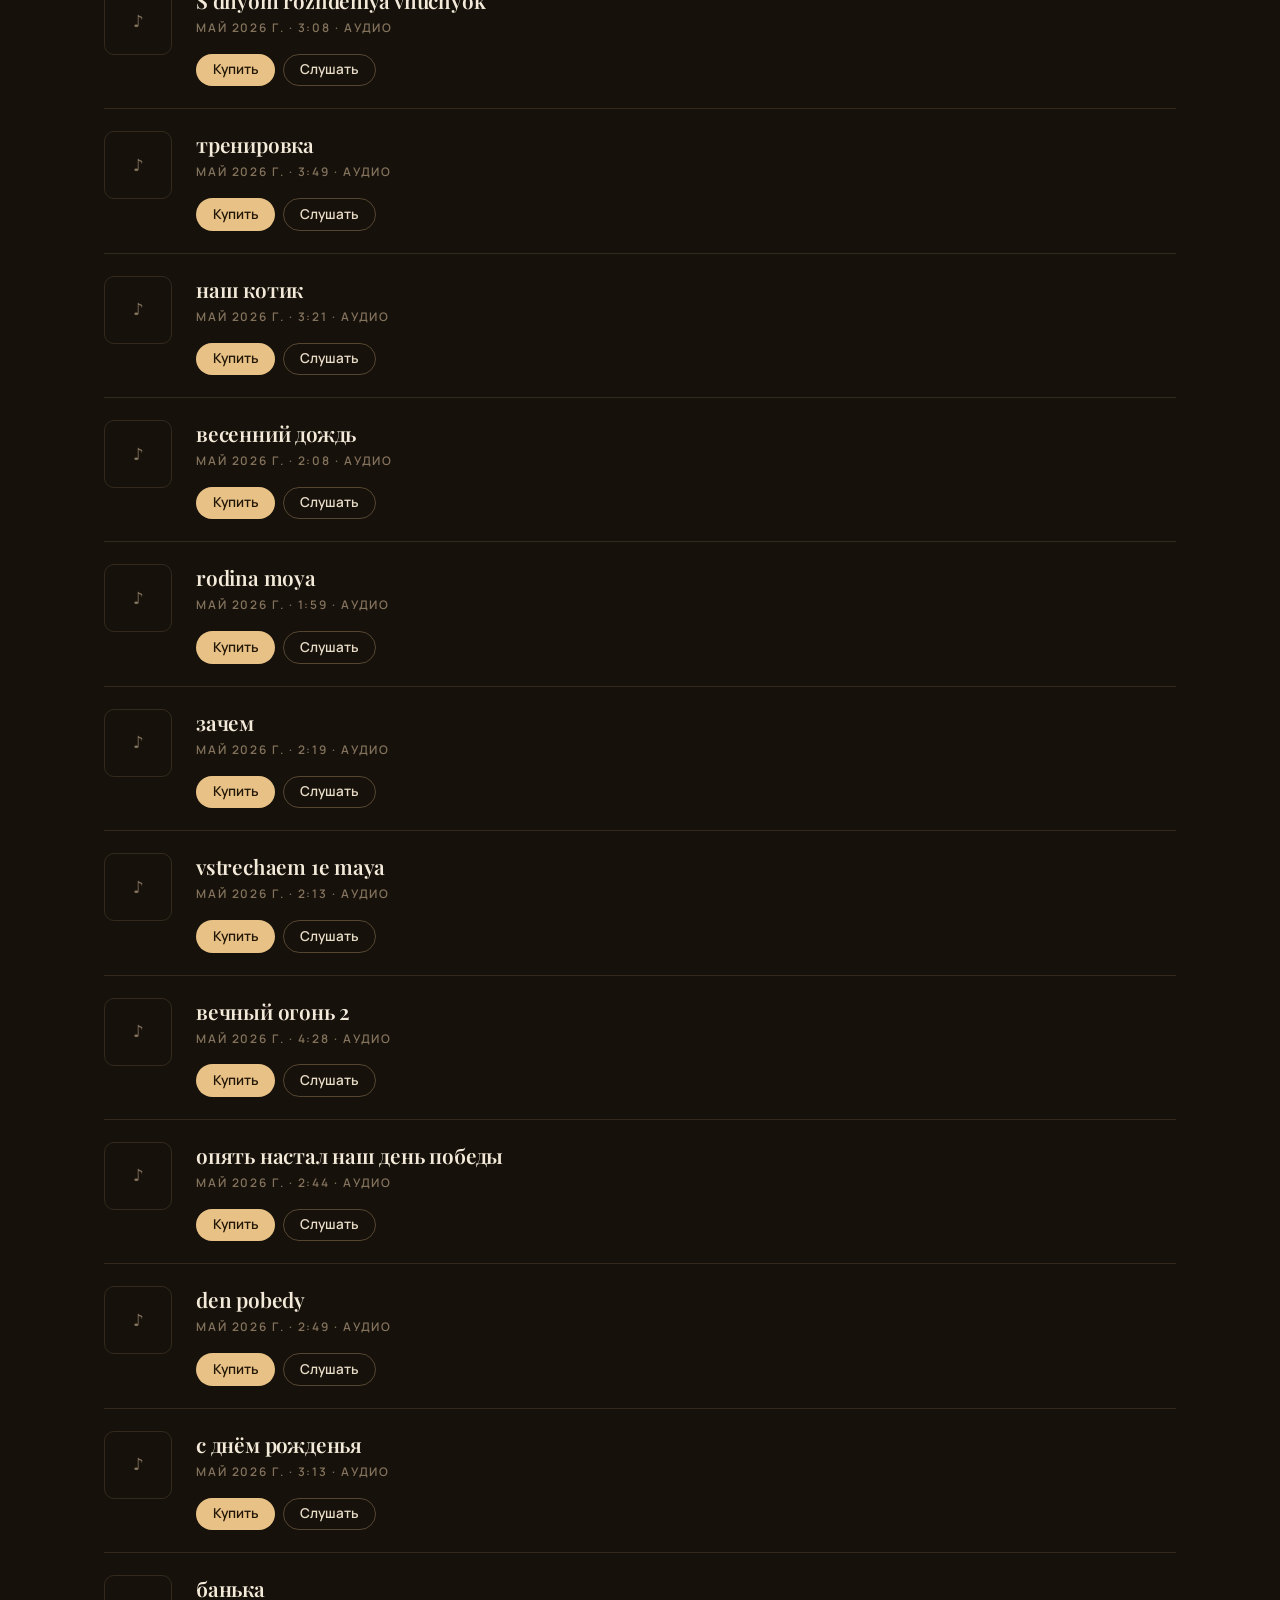
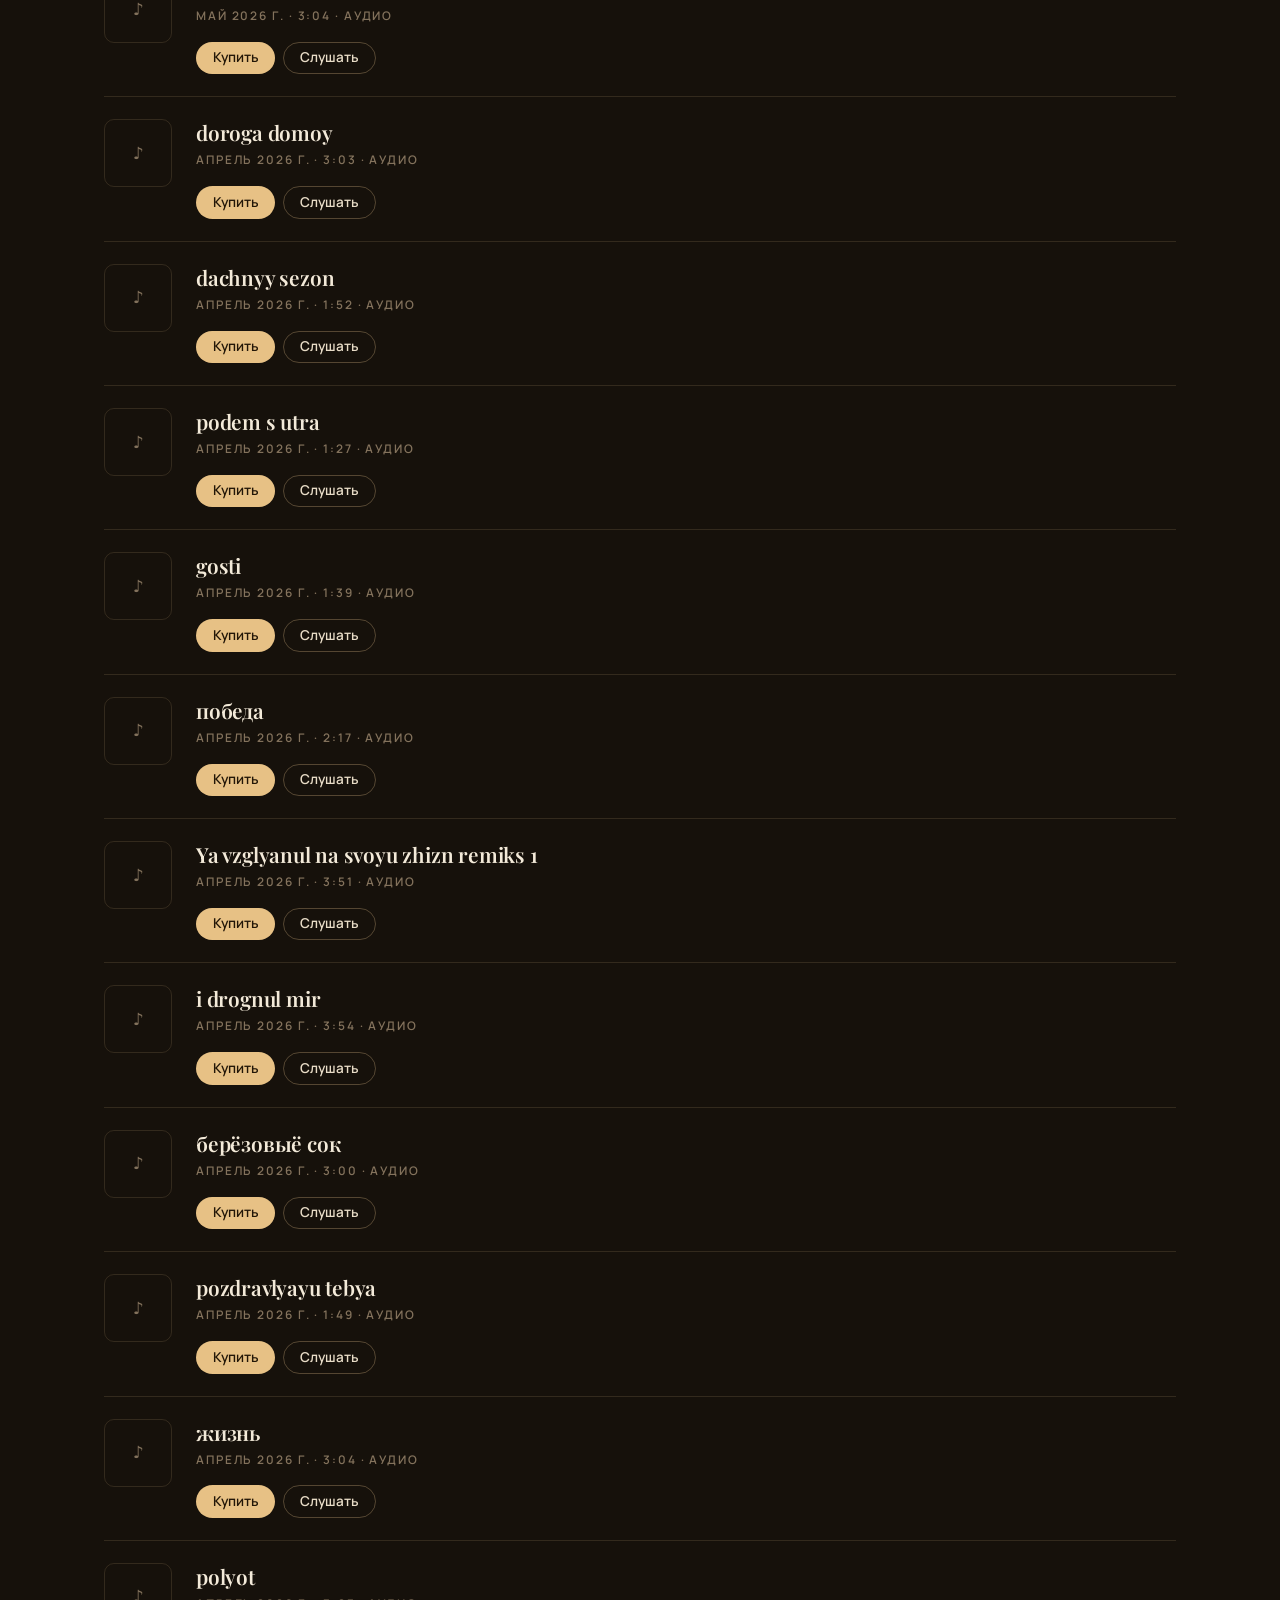
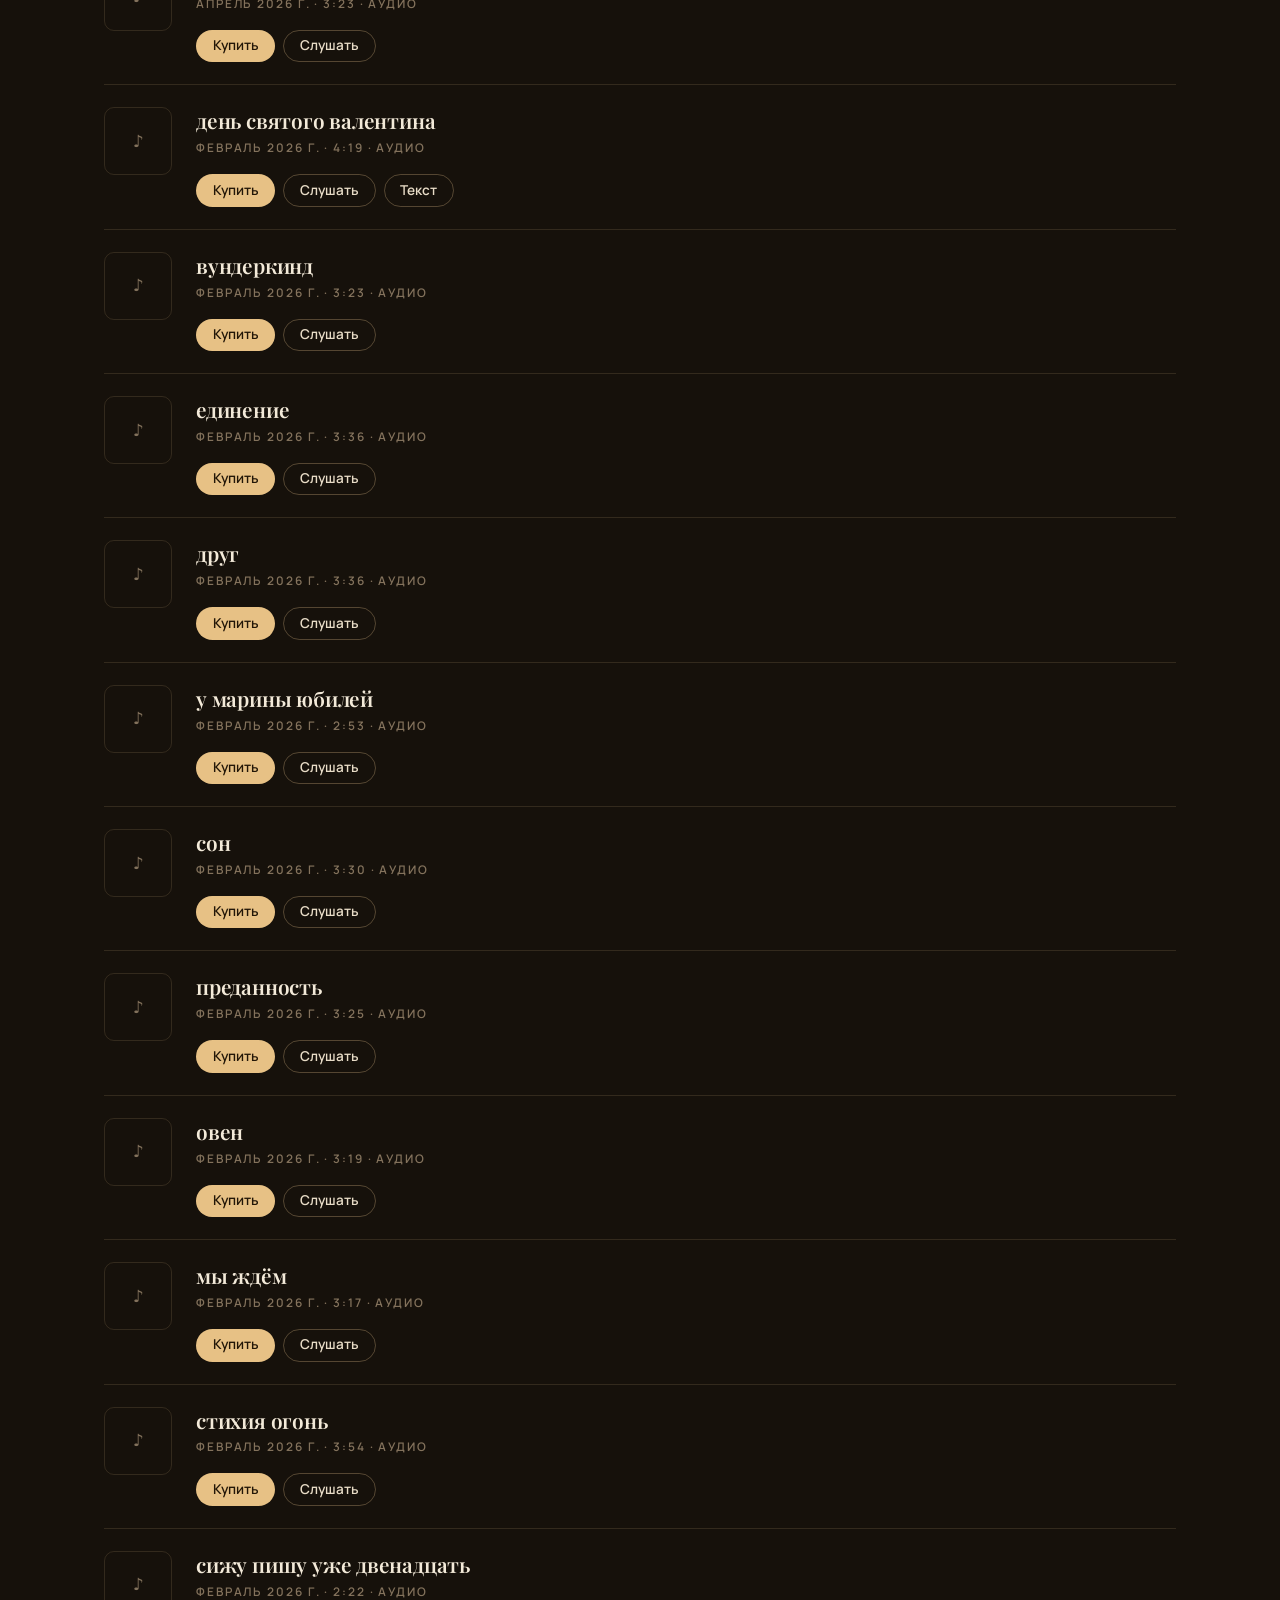
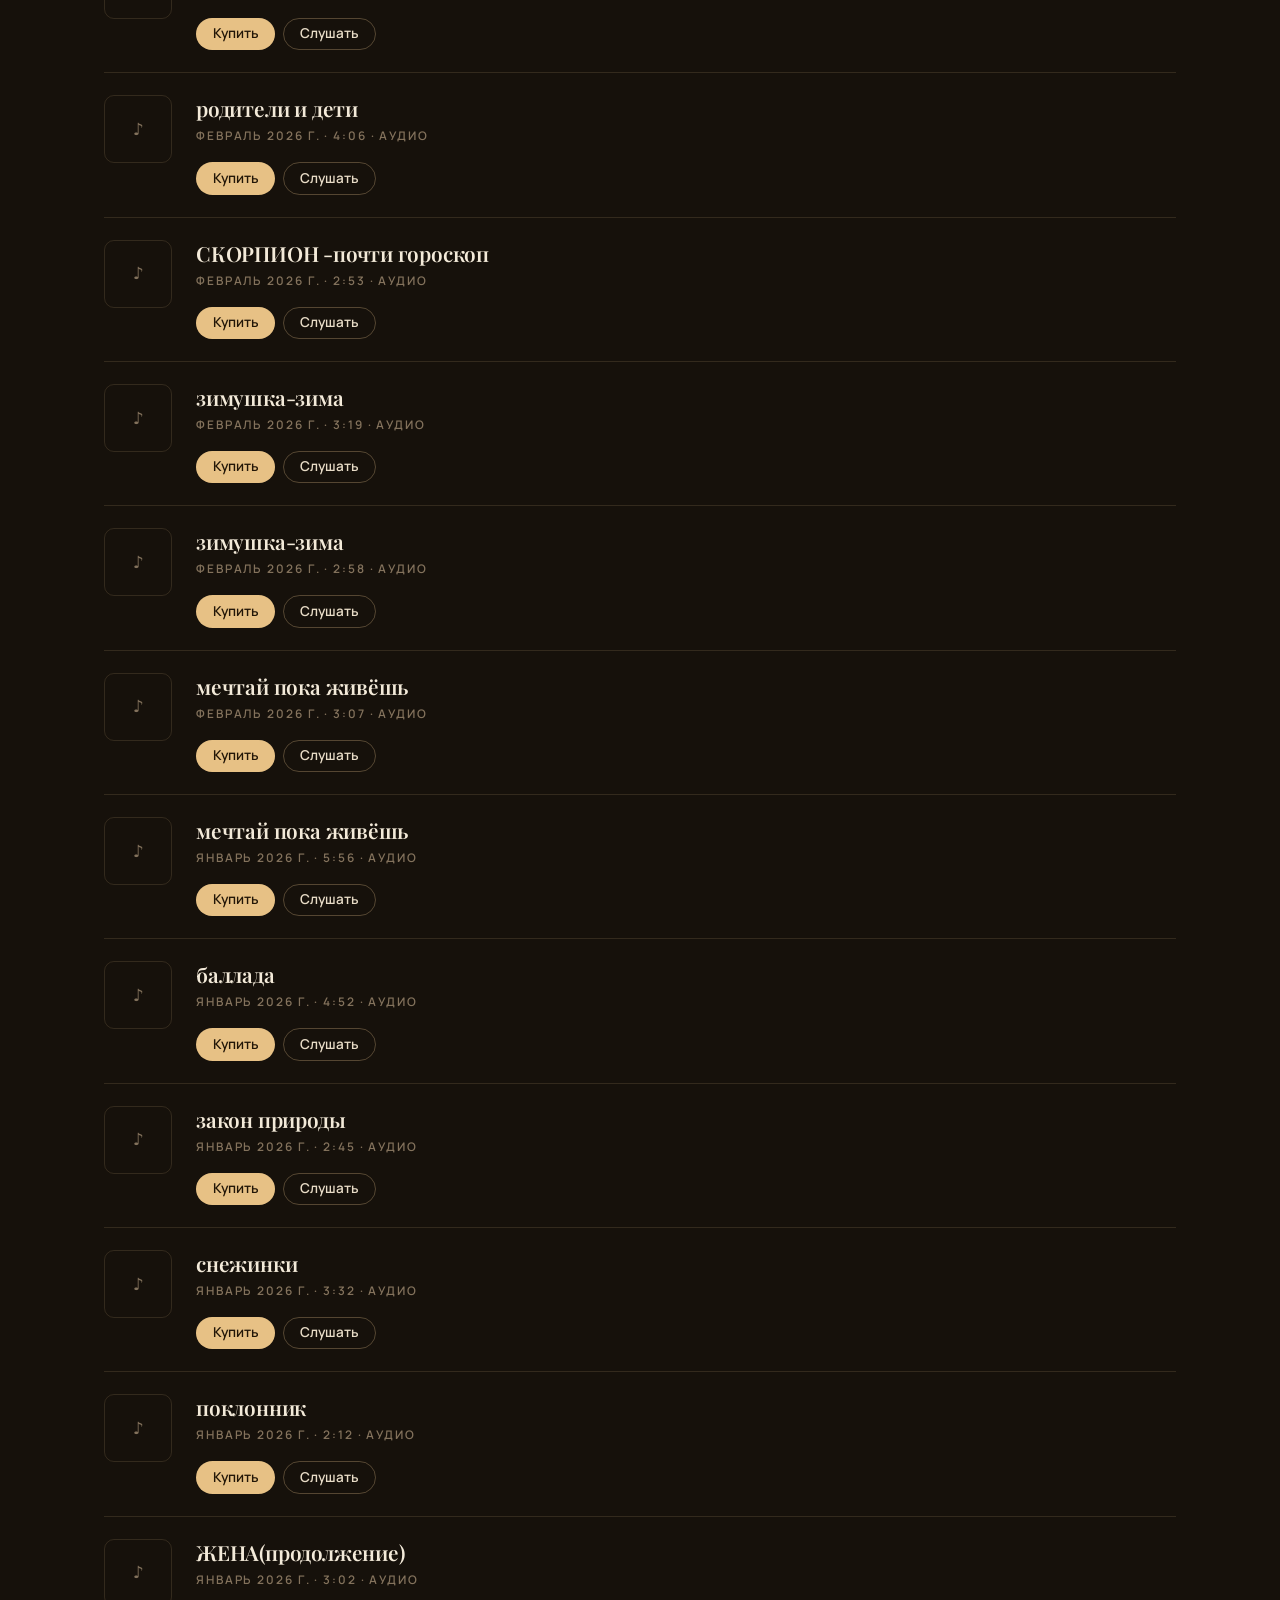
==== commit 3ba4dfc5: "Нижний плеер-док и караоке с подсветкой слов (ASR-текст «сентября»); секция «Песни» перенесена под «" ====
--- a/index.html
+++ b/index.html
@@ -20,7 +20,7 @@
   <meta property="og:locale" content="ru_RU">
 
   <link rel="stylesheet" href="assets/fonts/fonts.css">
-  <link rel="stylesheet" href="assets/css/style.css">
+  <link rel="stylesheet" href="assets/css/style.css?v=2">
 </head>
 <body id="top">
 
@@ -31,8 +31,8 @@
         <span class="brand-name">Данила Васильев</span>
       </a>
       <nav class="nav" aria-label="Основная навигация">
+        <a href="#about">О музыке</a>
         <a href="#songs">Песни</a>
-        <a href="#about">О музыке</a>
         <a href="#contacts">Контакты</a>
       </nav>
       <a class="btn btn-outline btn-sm header-tg" href="https://t.me/Danilov_Vasilii_music" target="_blank" rel="noopener">
@@ -69,38 +69,10 @@
       </div>
     </section>
 
-    <section id="songs" class="section">
+    <section id="about" class="section">
       <div class="container">
         <header class="section-head">
           <span class="section-index" aria-hidden="true">01</span>
-          <div>
-            <h2>Песни</h2>
-            <p class="section-hint">Список обновляется из Telegram-канала автоматически.</p>
-          </div>
-        </header>
-        <div id="songs-list" class="songs-list" aria-live="polite">
-          <div class="songs-skeleton" aria-hidden="true">
-            <div class="skeleton-row"></div>
-            <div class="skeleton-row"></div>
-            <div class="skeleton-row"></div>
-          </div>
-        </div>
-        <div id="songs-empty" class="empty-state" hidden>
-          <span class="empty-note" aria-hidden="true">♪</span>
-          <h3>Скоро здесь появятся песни</h3>
-          <p>Первые записи уже готовятся. А пока — загляните в Telegram-канал, чтобы ничего не пропустить.</p>
-          <a class="btn btn-primary" href="https://t.me/Danilov_Vasilii_music" target="_blank" rel="noopener">Открыть канал</a>
-        </div>
-        <div class="songs-foot">
-          <a class="link-more" href="https://t.me/Danilov_Vasilii_music" target="_blank" rel="noopener">Смотреть все записи в Telegram-канале →</a>
-        </div>
-      </div>
-    </section>
-
-    <section id="about" class="section">
-      <div class="container">
-        <header class="section-head">
-          <span class="section-index" aria-hidden="true">02</span>
           <div>
             <h2>О музыке</h2>
             <p class="section-hint">Несколько слов о песнях и их авторе.</p>
@@ -132,6 +104,34 @@
           </div>
           <figcaption>Из семейного архива</figcaption>
         </figure>
+      </div>
+    </section>
+
+    <section id="songs" class="section">
+      <div class="container">
+        <header class="section-head">
+          <span class="section-index" aria-hidden="true">02</span>
+          <div>
+            <h2>Песни</h2>
+            <p class="section-hint">Список обновляется из Telegram-канала автоматически.</p>
+          </div>
+        </header>
+        <div id="songs-list" class="songs-list" aria-live="polite">
+          <div class="songs-skeleton" aria-hidden="true">
+            <div class="skeleton-row"></div>
+            <div class="skeleton-row"></div>
+            <div class="skeleton-row"></div>
+          </div>
+        </div>
+        <div id="songs-empty" class="empty-state" hidden>
+          <span class="empty-note" aria-hidden="true">♪</span>
+          <h3>Скоро здесь появятся песни</h3>
+          <p>Первые записи уже готовятся. А пока — загляните в Telegram-канал, чтобы ничего не пропустить.</p>
+          <a class="btn btn-primary" href="https://t.me/Danilov_Vasilii_music" target="_blank" rel="noopener">Открыть канал</a>
+        </div>
+        <div class="songs-foot">
+          <a class="link-more" href="https://t.me/Danilov_Vasilii_music" target="_blank" rel="noopener">Смотреть все записи в Telegram-канале →</a>
+        </div>
       </div>
     </section>
 
@@ -180,6 +180,7 @@
         </div>
       </div>
     </section>
+
   </main>
 
   <footer class="site-footer">
@@ -204,22 +205,11 @@
         <p class="song-meta"></p>
         <div class="song-actions">
           <button class="btn btn-primary btn-sm" type="button" data-buy>Купить</button>
-          <button class="btn btn-outline btn-sm" type="button" data-listen aria-expanded="false" hidden>Слушать</button>
+          <button class="btn btn-outline btn-sm" type="button" data-listen hidden>Слушать</button>
           <button class="btn btn-outline btn-sm" type="button" data-lyrics aria-expanded="false" hidden>Текст</button>
         </div>
         <p class="song-note" hidden></p>
         <div class="song-panel" hidden>
-          <div class="player" hidden>
-            <button class="player-btn" type="button" aria-label="Воспроизвести">
-              <svg class="icon icon-play" viewBox="0 0 24 24" aria-hidden="true"><path d="M8 5.1v13.8c0 .8.9 1.3 1.6.9l10.8-6.9c.6-.4.6-1.4 0-1.8L9.6 4.2C8.9 3.8 8 4.3 8 5.1z"/></svg>
-              <svg class="icon icon-pause" viewBox="0 0 24 24" aria-hidden="true"><path d="M7 4h4v16H7zM13 4h4v16h-4z"/></svg>
-            </button>
-            <div class="player-track">
-              <div class="player-fill"></div>
-              <input class="player-range" type="range" min="0" max="1000" value="0" step="1" aria-label="Перемотка">
-            </div>
-            <span class="player-time">0:00</span>
-          </div>
           <div class="lyrics" hidden>
             <div class="lyrics-body"></div>
             <button class="lyrics-toggle" type="button" hidden>Показать полностью</button>
@@ -256,8 +246,30 @@
     </div>
   </dialog>
 
+  <!-- Плеер внизу экрана: не уезжает при прокрутке -->
+  <div id="player-dock" class="player-dock" hidden>
+    <div class="container dock-inner">
+      <button class="player-btn dock-toggle" type="button" aria-label="Воспроизвести" data-dock-toggle>
+        <svg class="icon icon-play" viewBox="0 0 24 24" aria-hidden="true"><path d="M8 5.1v13.8c0 .8.9 1.3 1.6.9l10.8-6.9c.6-.4.6-1.4 0-1.8L9.6 4.2C8.9 3.8 8 4.3 8 5.1z"/></svg>
+        <svg class="icon icon-pause" viewBox="0 0 24 24" aria-hidden="true"><path d="M7 4h4v16H7zM13 4h4v16h-4z"/></svg>
+      </button>
+      <div class="dock-info">
+        <span class="dock-label">Сейчас играет</span>
+        <span class="dock-title" id="dock-title"></span>
+      </div>
+      <div class="player-track dock-track">
+        <div class="player-fill" id="dock-fill"></div>
+        <input class="player-range" id="dock-range" type="range" min="0" max="1000" value="0" step="1" aria-label="Перемотка">
+      </div>
+      <span class="player-time" id="dock-time">0:00</span>
+      <button class="dock-close" type="button" aria-label="Закрыть плеер" data-dock-close>
+        <svg viewBox="0 0 24 24" aria-hidden="true"><path d="M6.4 5 5 6.4 10.6 12 5 17.6 6.4 19 12 13.4 17.6 19 19 17.6 13.4 12 19 6.4 17.6 5 12 10.6z"/></svg>
+      </button>
+    </div>
+  </div>
+
   <div id="toast" class="toast" role="status" aria-live="polite" hidden></div>
 
-  <script src="assets/js/app.js"></script>
+  <script src="assets/js/app.js?v=2"></script>
 </body>
 </html>
--- a/assets/css/style.css
+++ b/assets/css/style.css
@@ -995,6 +995,126 @@
   transform: translate(-50%, 0);
 }
 
+/* ---------- Плеер внизу экрана ---------- */
+
+.player-dock {
+  position: fixed;
+  left: 0;
+  right: 0;
+  bottom: 0;
+  z-index: 2500;
+  background: rgba(29, 22, 16, 0.94);
+  border-top: 1px solid var(--line-strong);
+  backdrop-filter: blur(12px);
+  -webkit-backdrop-filter: blur(12px);
+  animation: dock-in 0.32s ease both;
+}
+
+@keyframes dock-in {
+  from { transform: translateY(100%); }
+  to { transform: none; }
+}
+
+.dock-inner {
+  display: flex;
+  align-items: center;
+  gap: 16px;
+  padding-top: 12px;
+  padding-bottom: 12px;
+}
+
+.dock-info {
+  min-width: 0;
+  flex: 0 1 auto;
+  max-width: 28%;
+}
+
+.dock-label {
+  display: block;
+  font-size: 0.6rem;
+  font-weight: 700;
+  letter-spacing: 0.22em;
+  text-transform: uppercase;
+  color: var(--muted-2);
+}
+
+.dock-title {
+  display: block;
+  font-size: 0.98rem;
+  font-weight: 600;
+  color: var(--cream);
+  white-space: nowrap;
+  overflow: hidden;
+  text-overflow: ellipsis;
+}
+
+.dock-track { min-width: 120px; }
+
+.dock-close {
+  flex: none;
+  width: 36px;
+  height: 36px;
+  border-radius: 50%;
+  border: none;
+  display: grid;
+  place-items: center;
+  background: transparent;
+  color: var(--muted);
+  cursor: pointer;
+  transition: color 0.2s ease, background-color 0.2s ease;
+}
+
+.dock-close:hover {
+  color: var(--cream);
+  background: rgba(230, 196, 143, 0.08);
+}
+
+.dock-close svg { width: 18px; height: 18px; fill: currentColor; }
+
+body.has-dock { padding-bottom: 86px; }
+
+body.has-dock .toast { bottom: 102px; }
+
+/* Текущая песня в списке */
+
+.song.is-current .song-title { color: var(--gold-bright); }
+
+.song.is-current .song-cover { border-color: var(--line-strong); }
+
+/* ---------- Караоке (текст с подсветкой) ---------- */
+
+.lyrics-karaoke .lyrics-body {
+  display: block;
+  height: calc(1.75em * 4);
+  overflow: hidden;
+  position: relative;
+}
+
+.lyrics-lines {
+  transition: transform 0.35s ease;
+}
+
+.lyrics-line {
+  line-height: 1.75;
+  min-height: 1.75em;
+  color: var(--muted-2);
+  transition: color 0.3s ease;
+}
+
+.lyrics-line.is-active { color: var(--cream); }
+
+.lyrics-line.is-past { color: rgba(131, 114, 92, 0.5); }
+
+.lyrics-line .w { transition: color 0.15s ease; }
+
+.lyrics-line .w.is-current { color: var(--gold-bright); }
+
+@media (max-width: 720px) {
+  .dock-label { display: none; }
+  .dock-info { max-width: 36%; }
+  .dock-inner { gap: 12px; }
+}
+
 /* ---------- Адаптив ---------- */
 
 @media (max-width: 960px) {
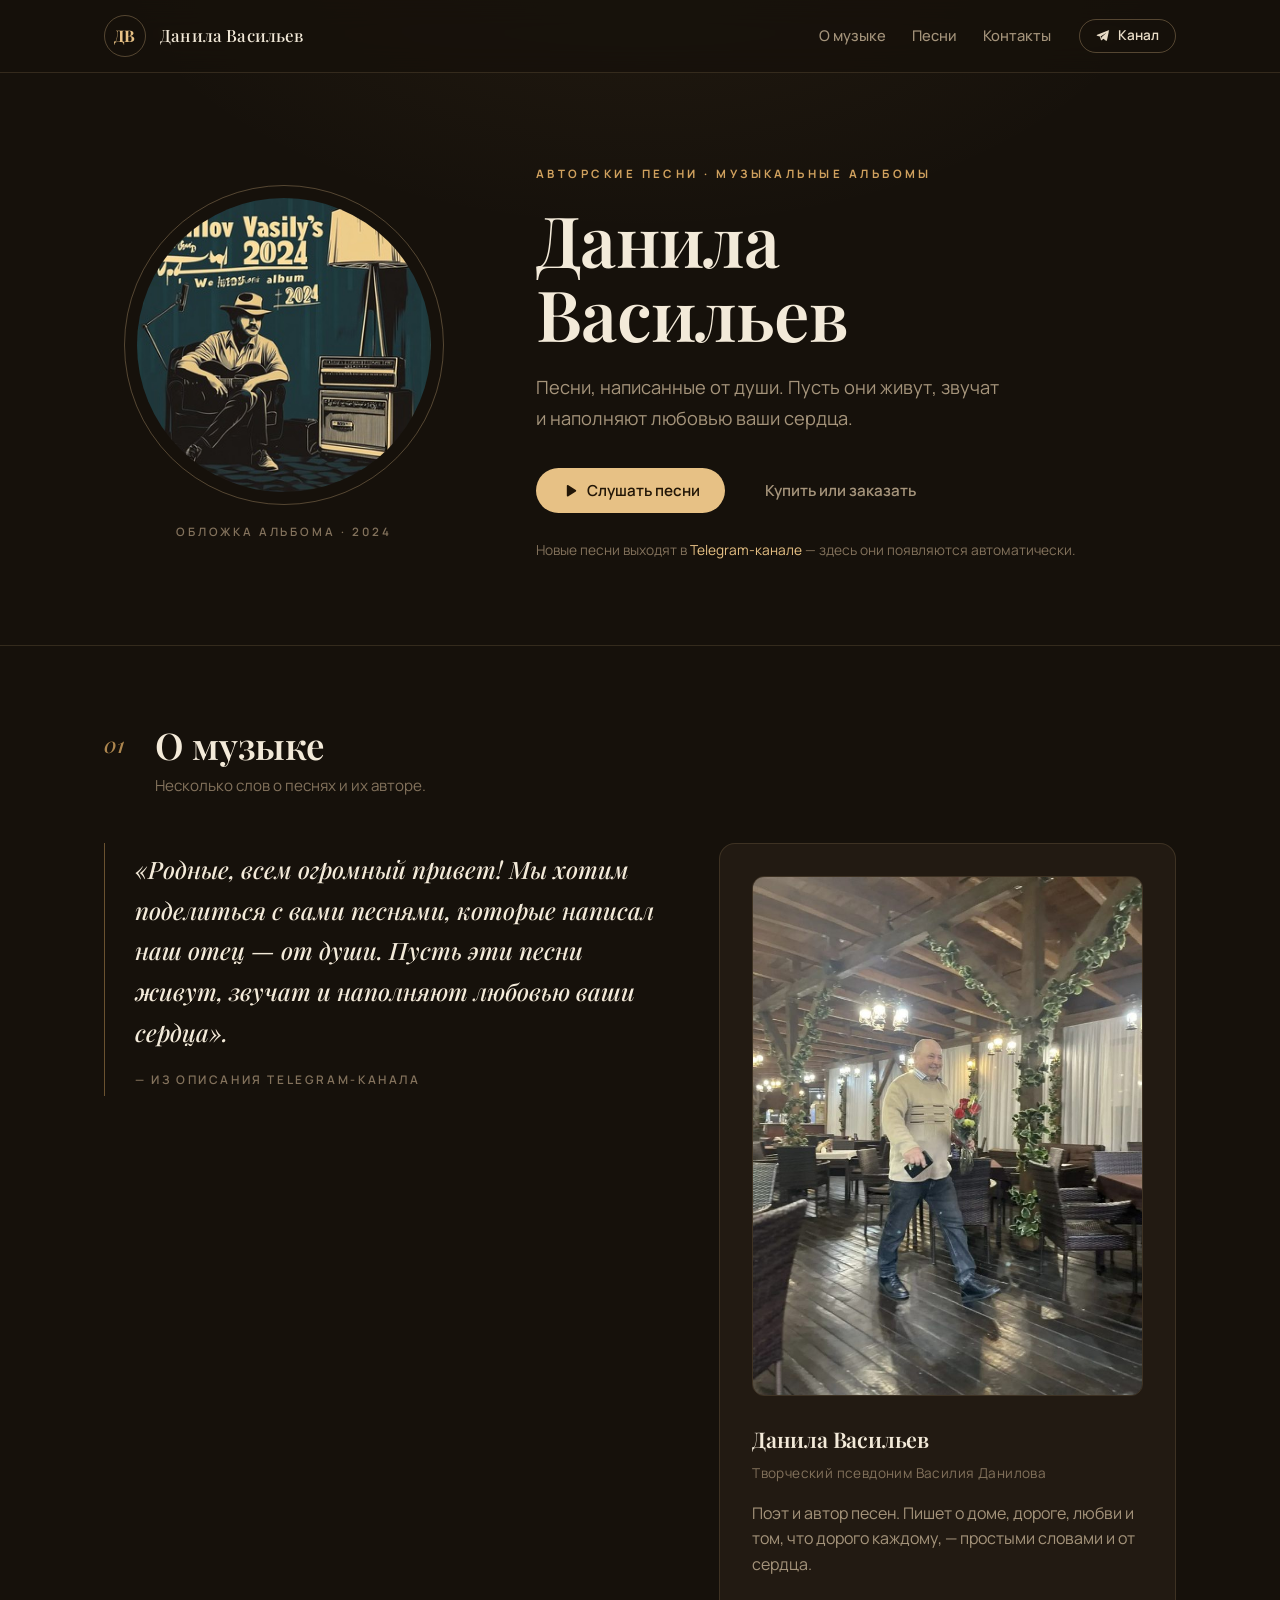
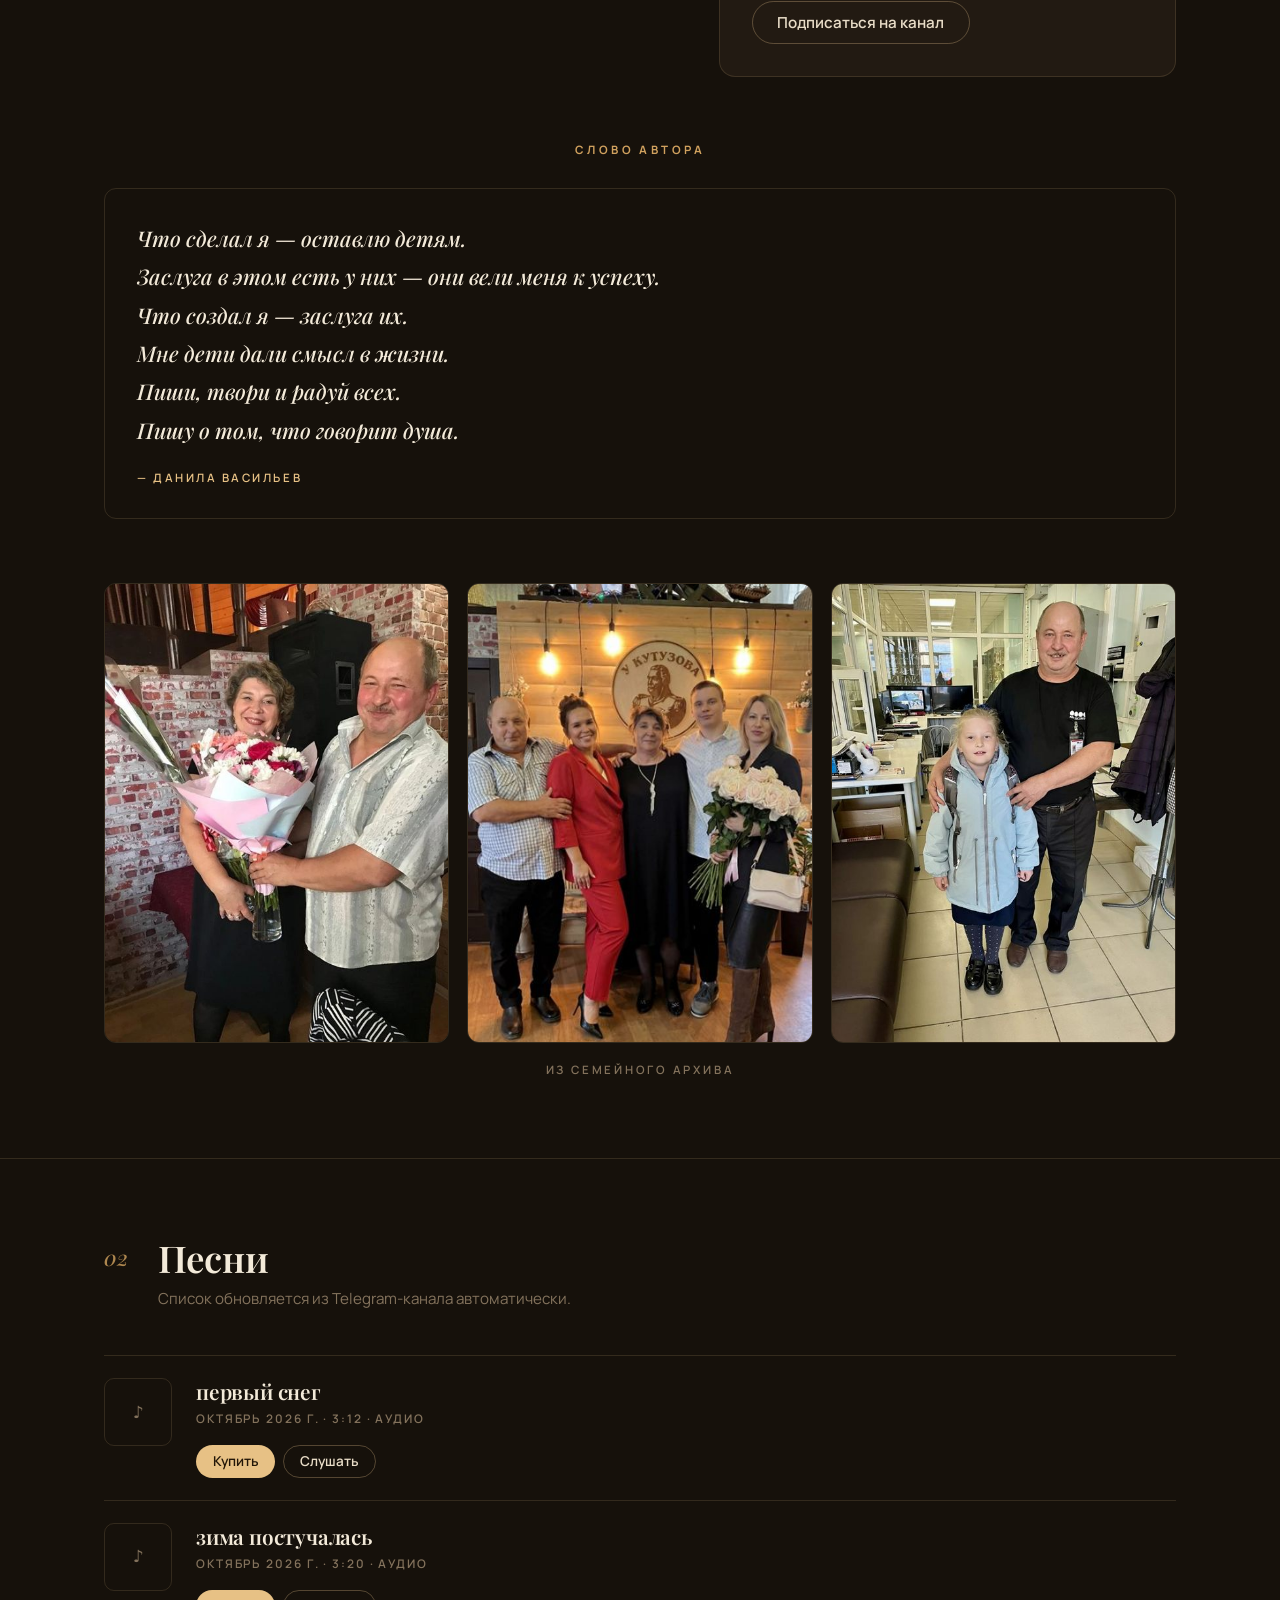
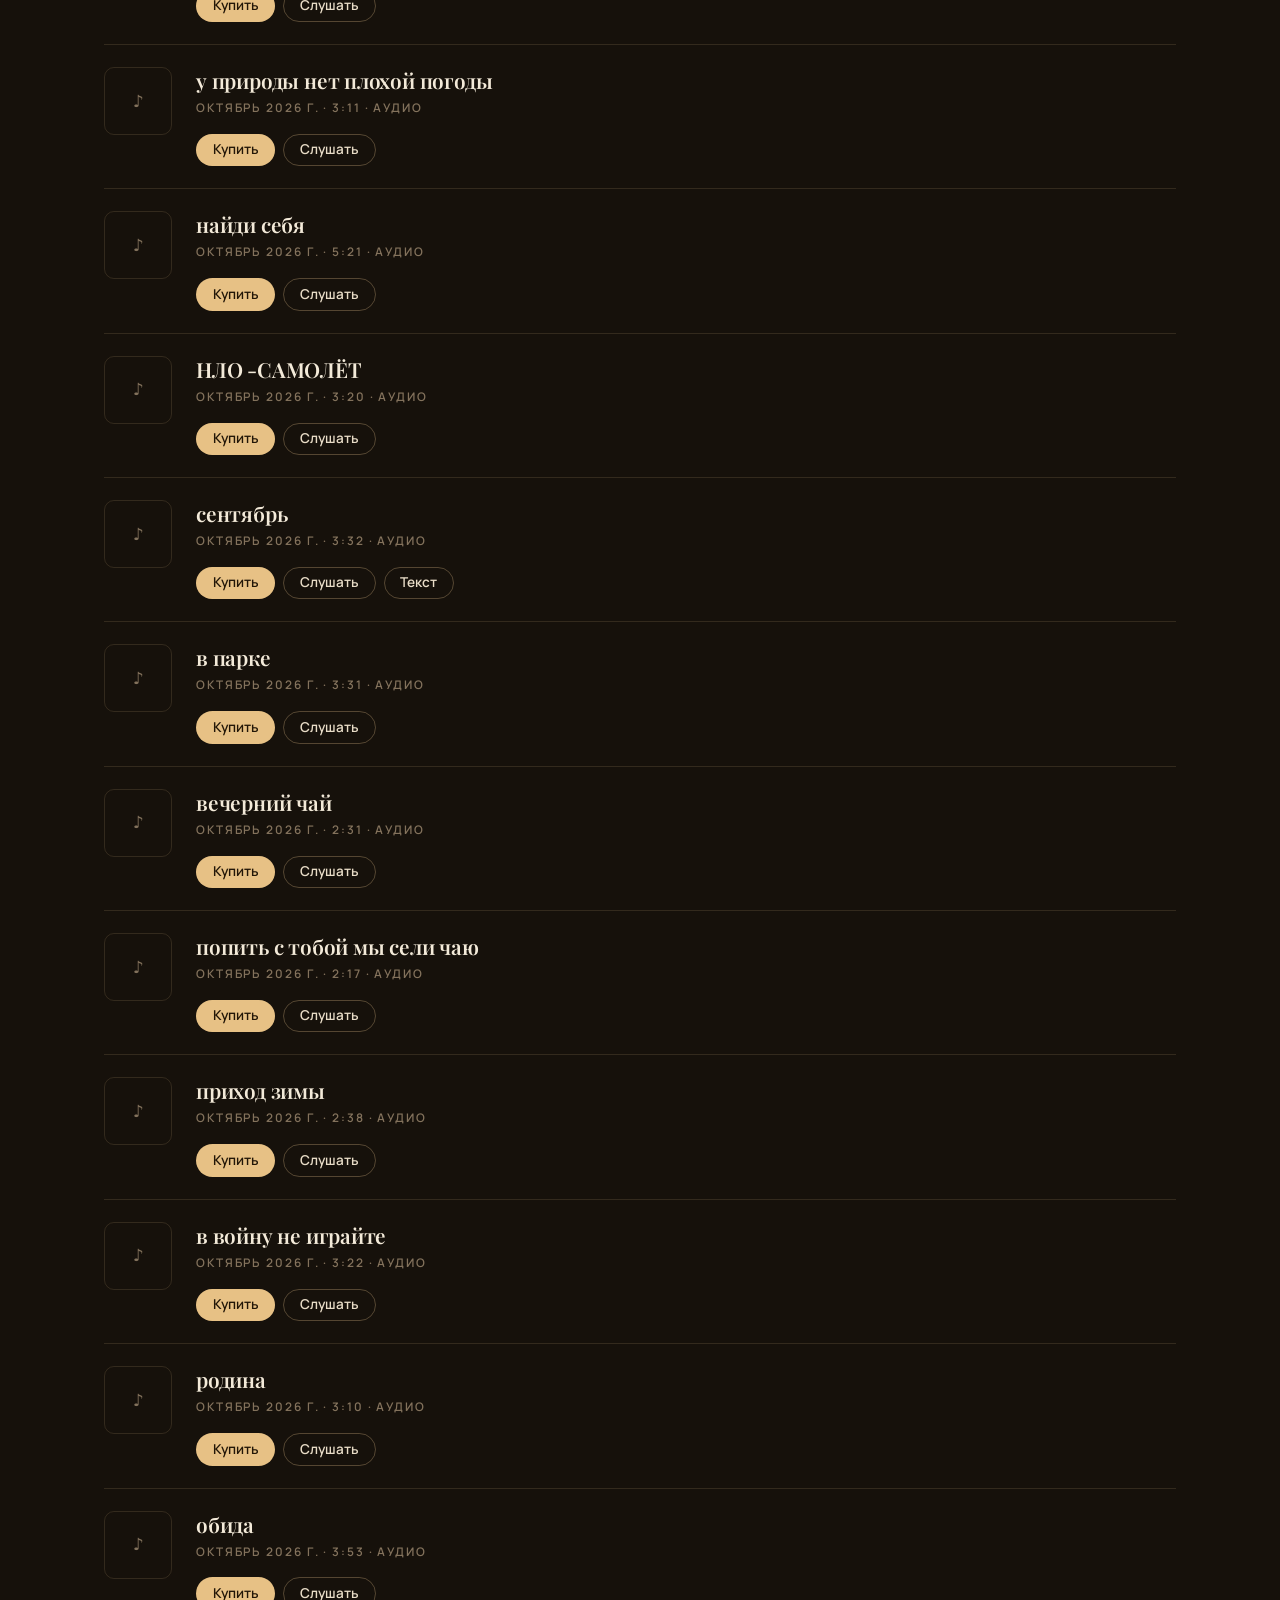
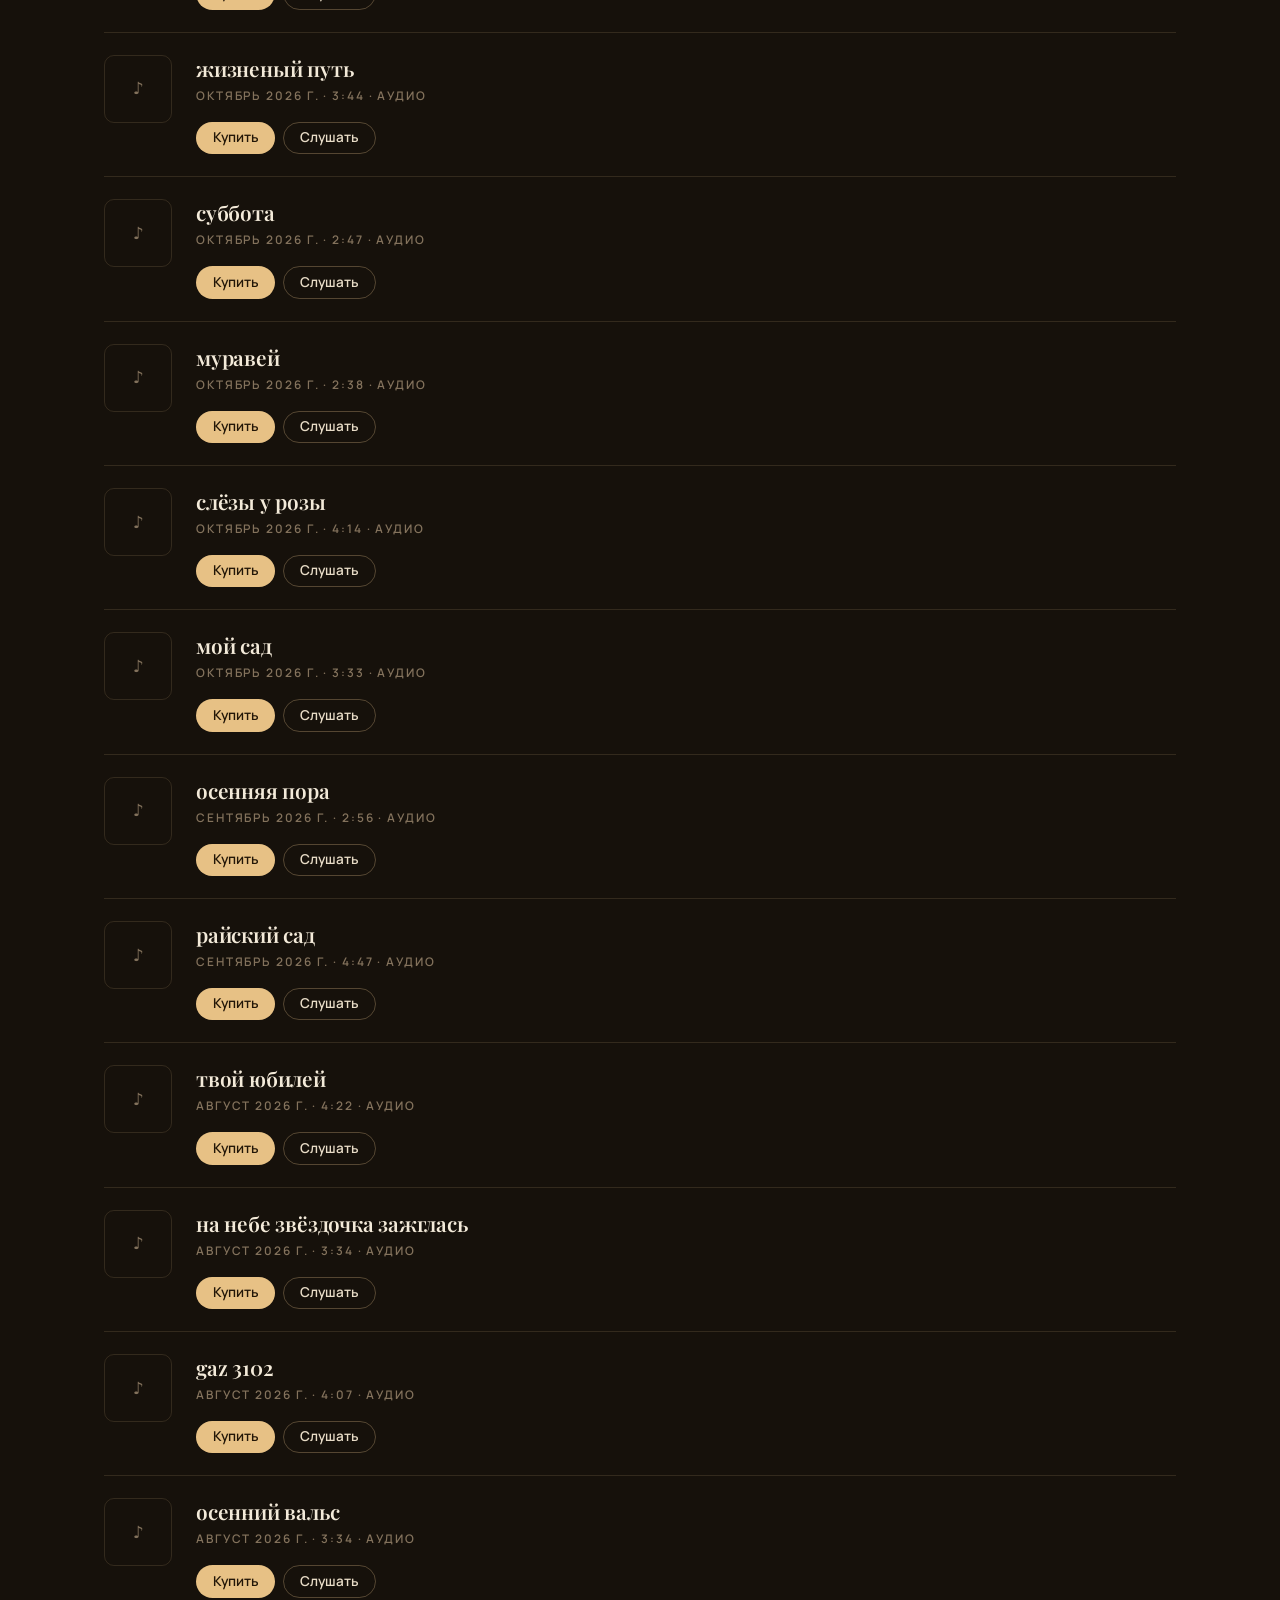
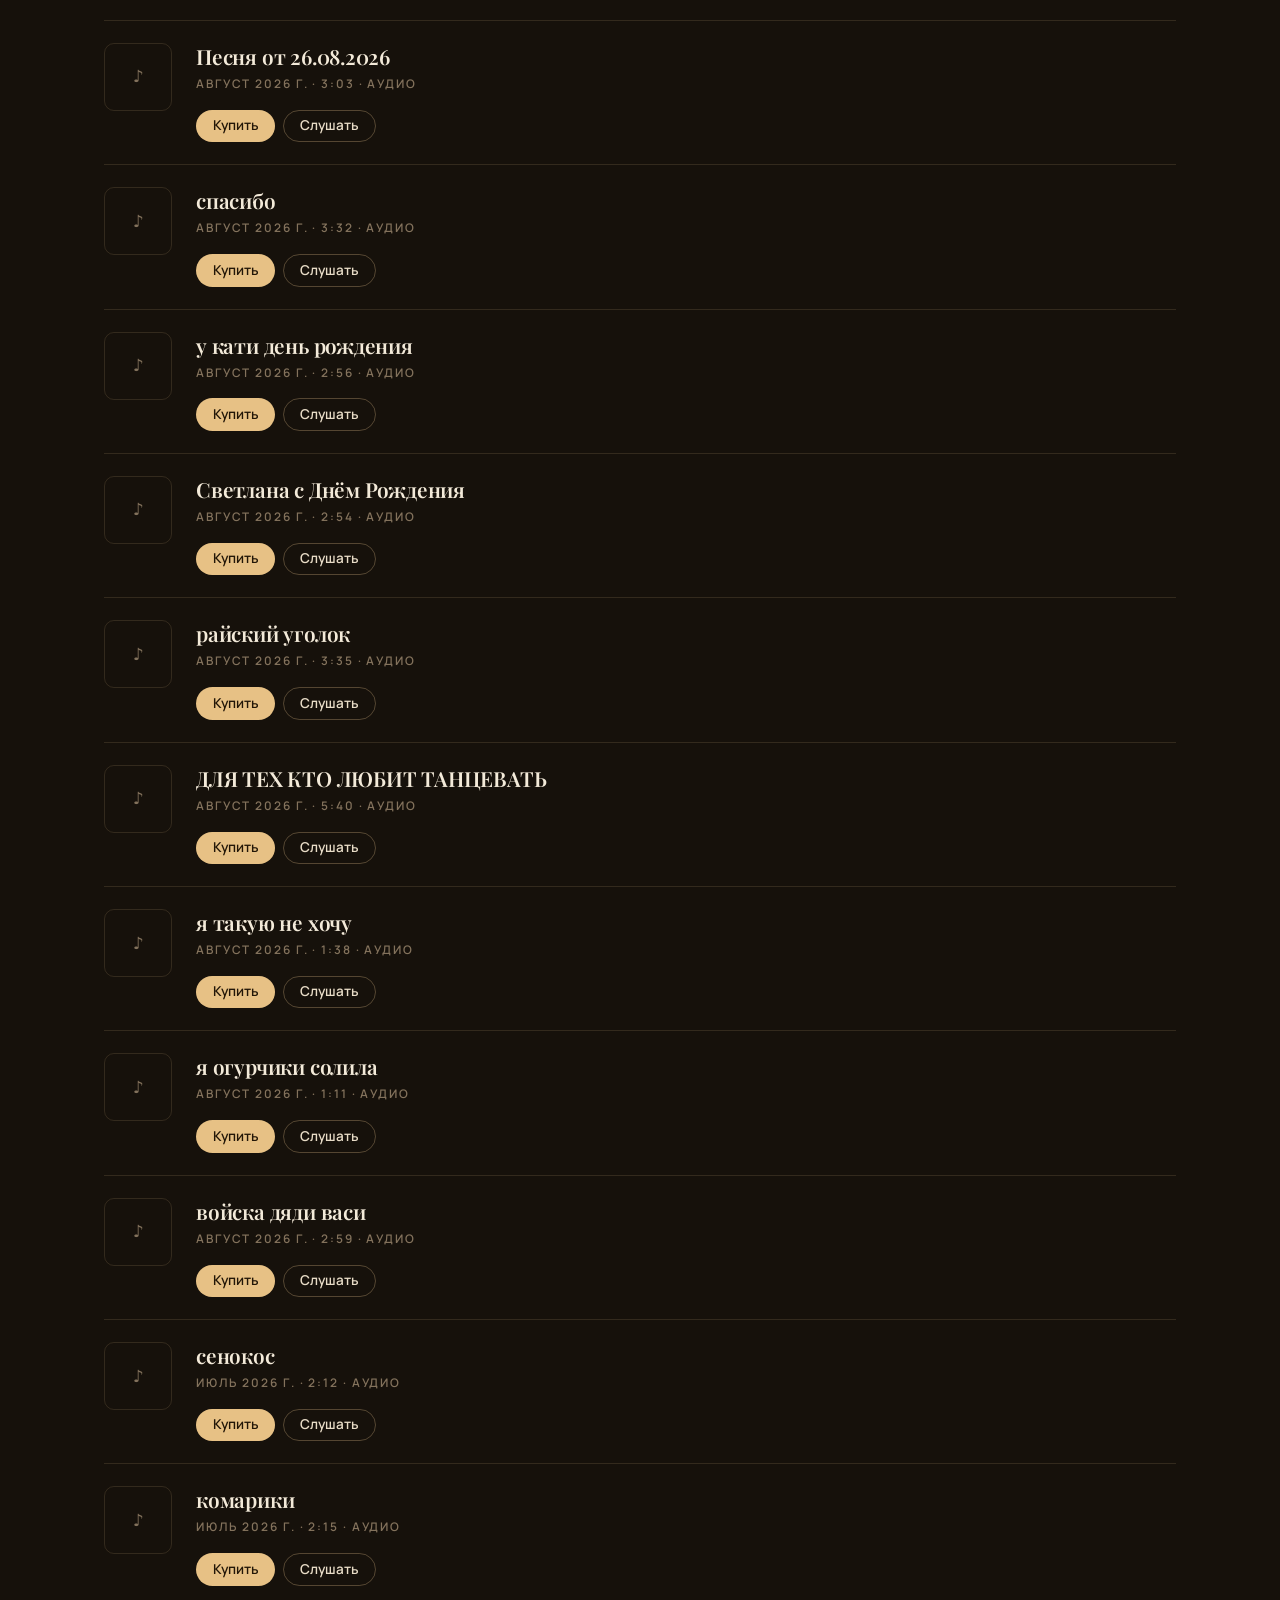
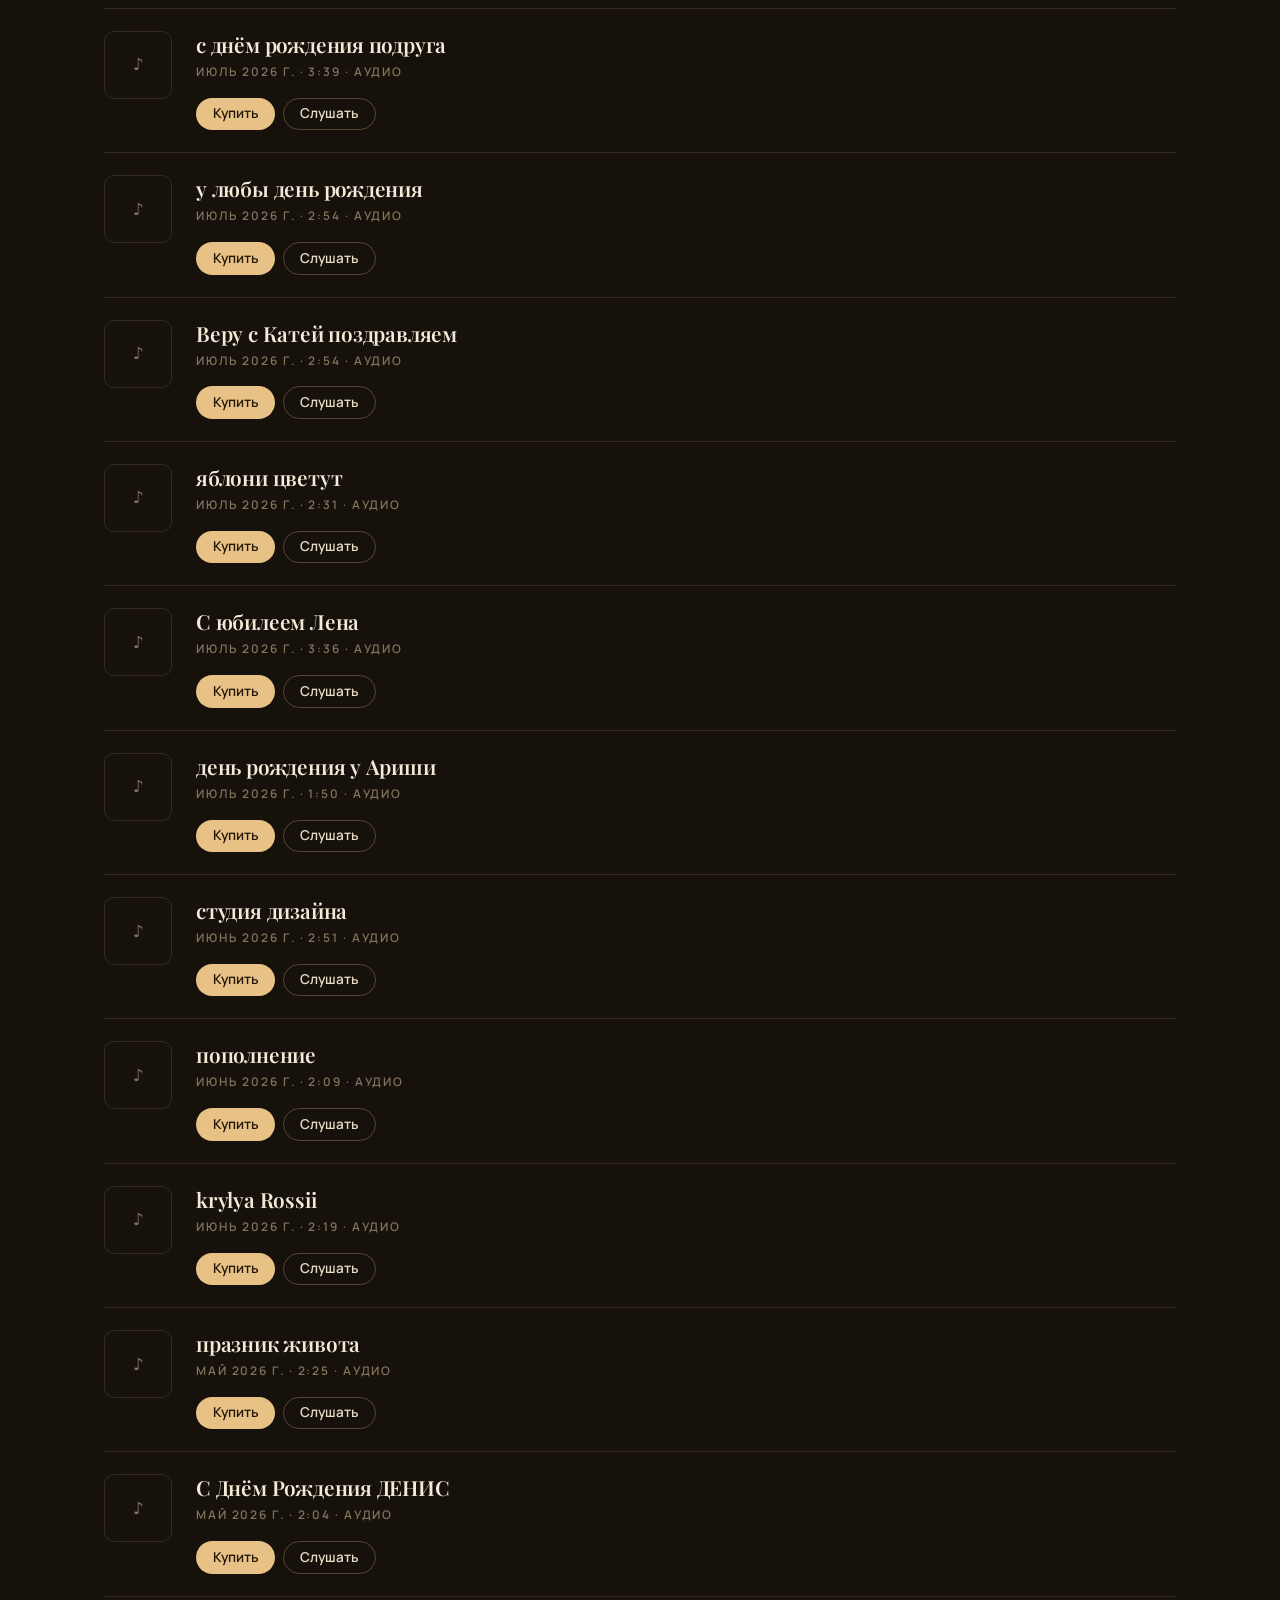
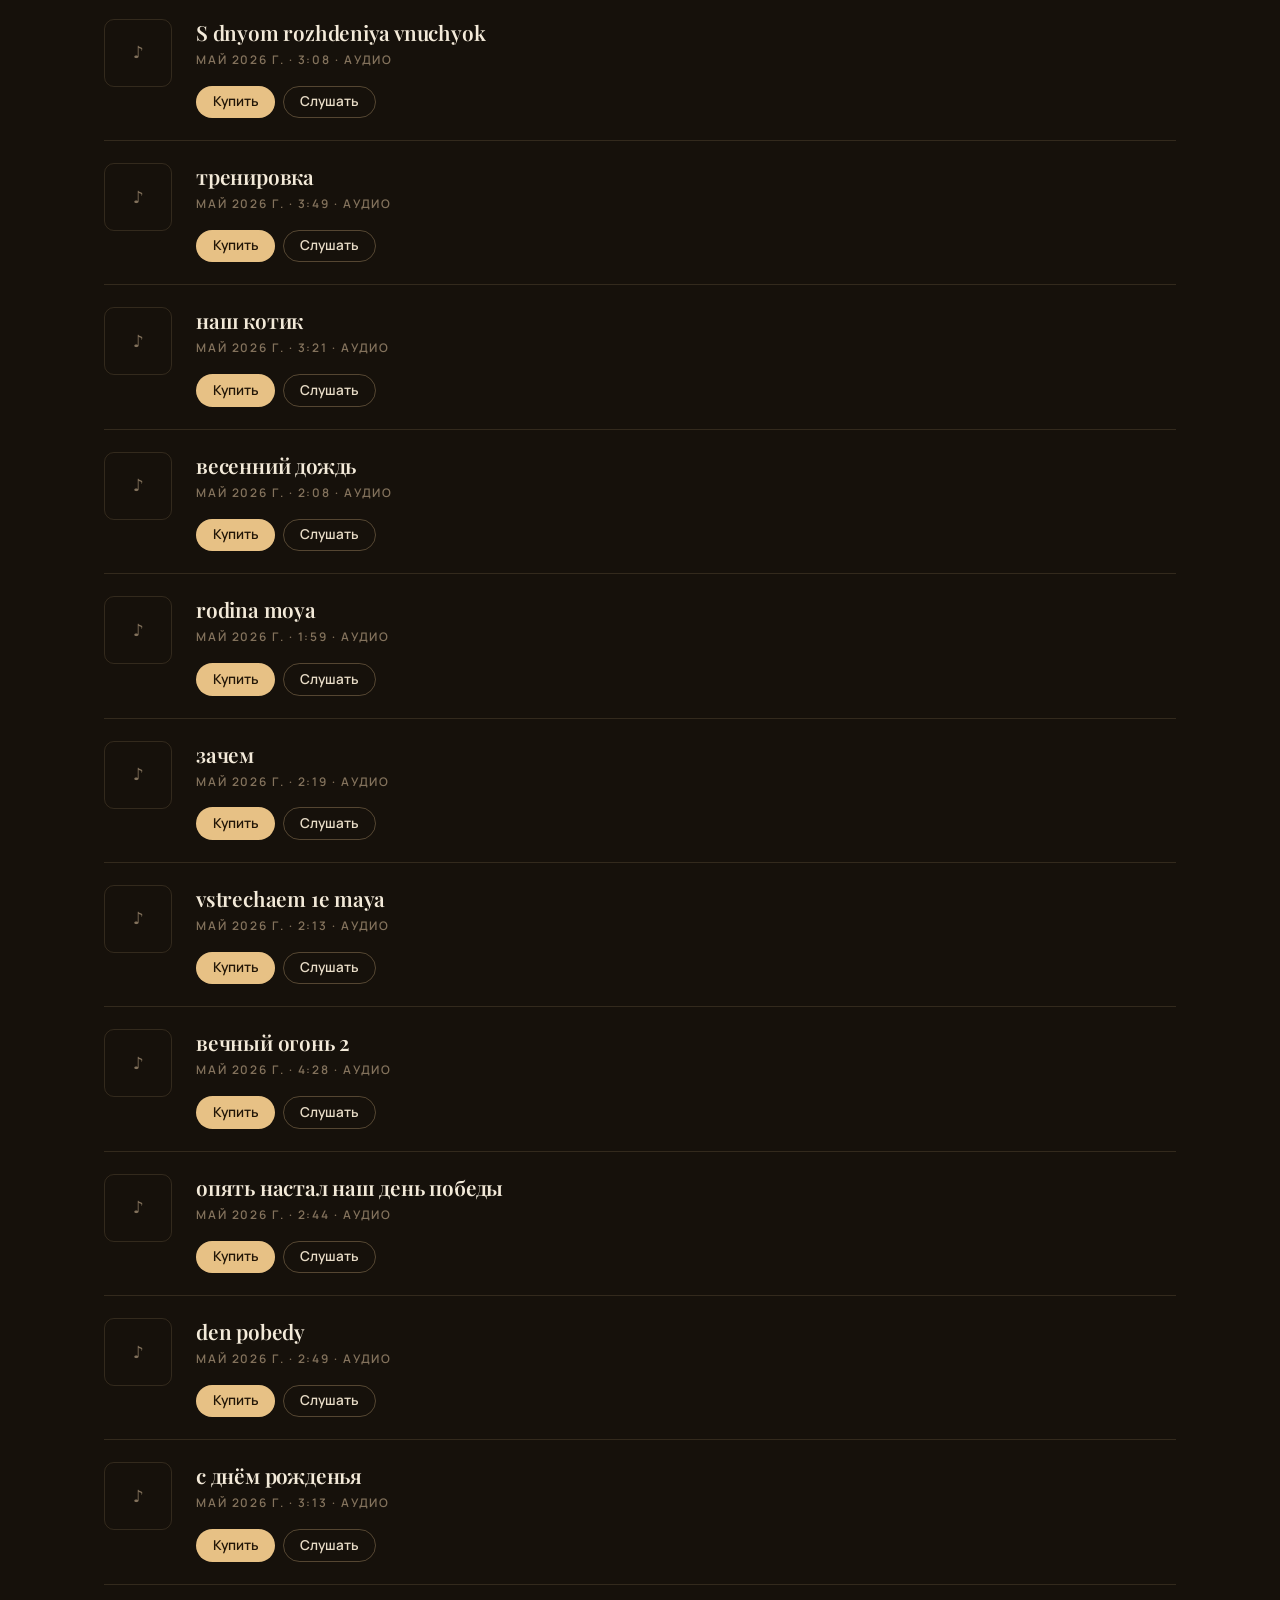
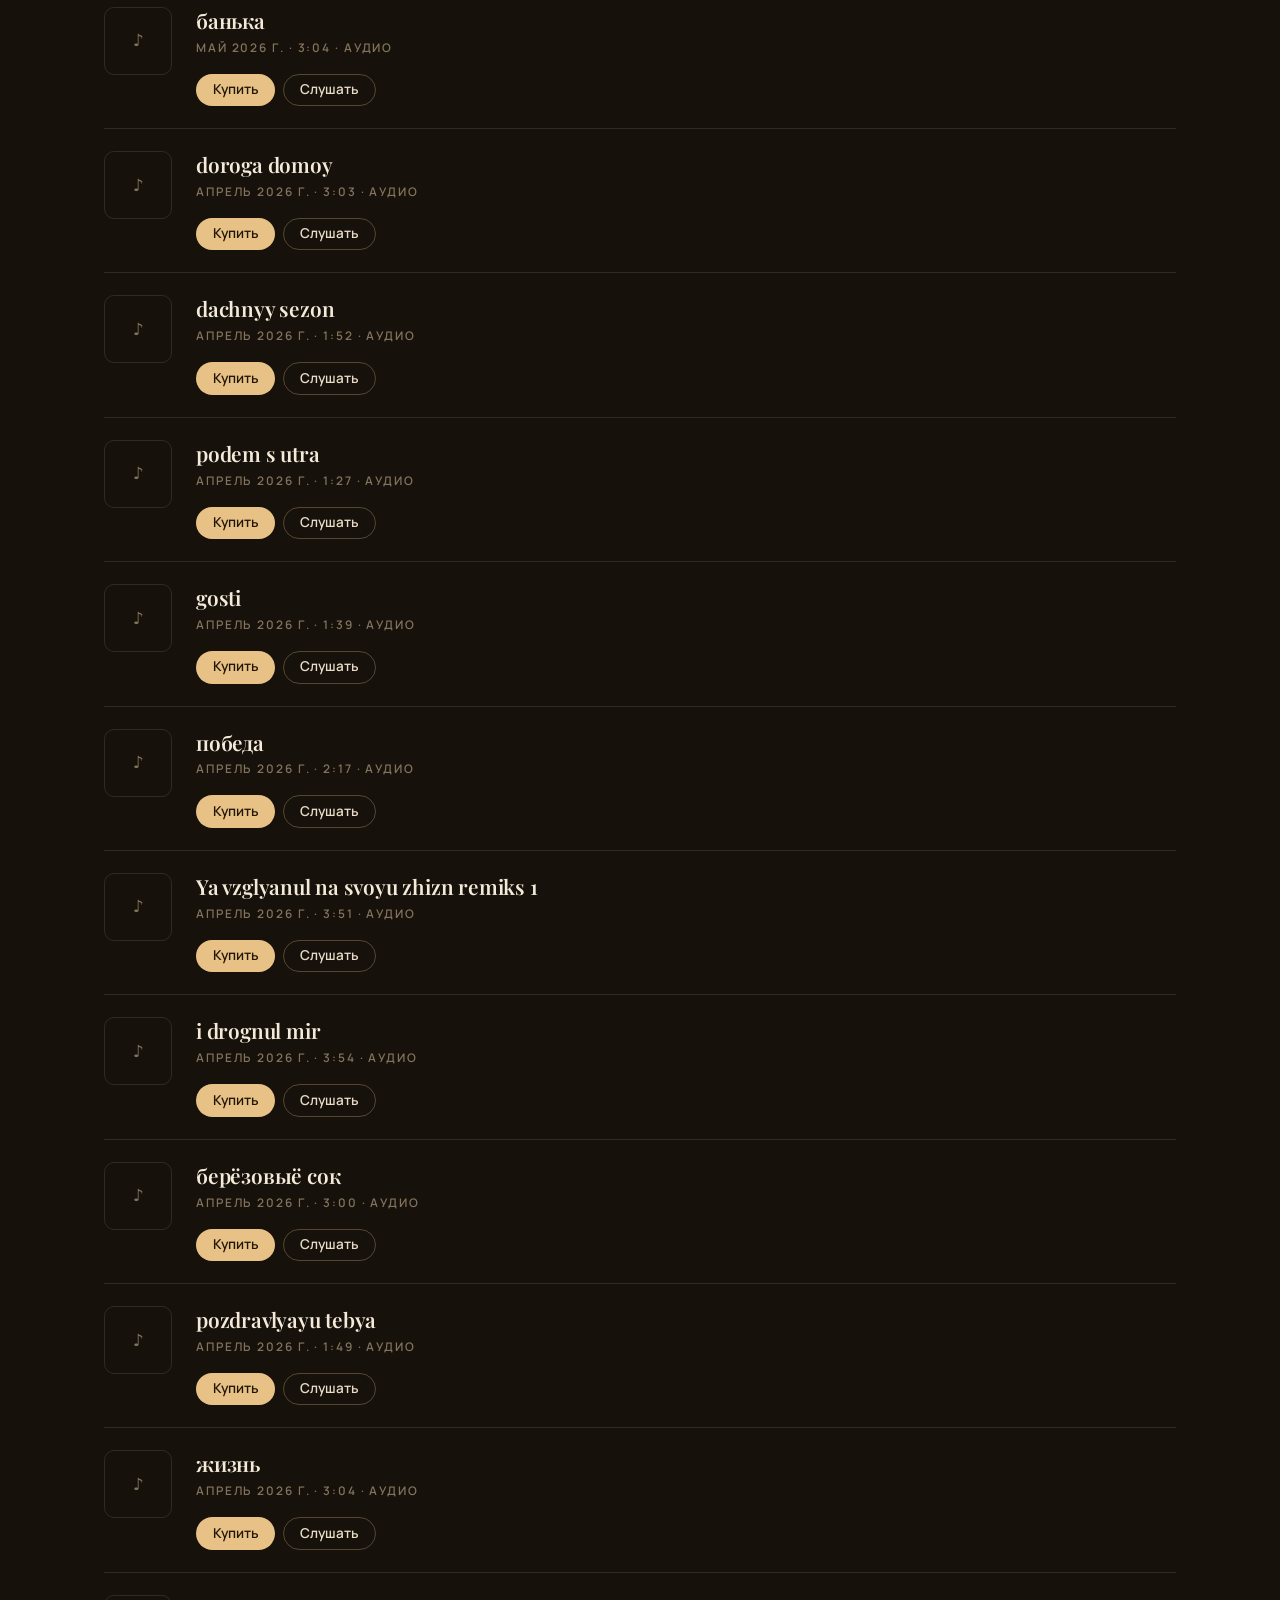
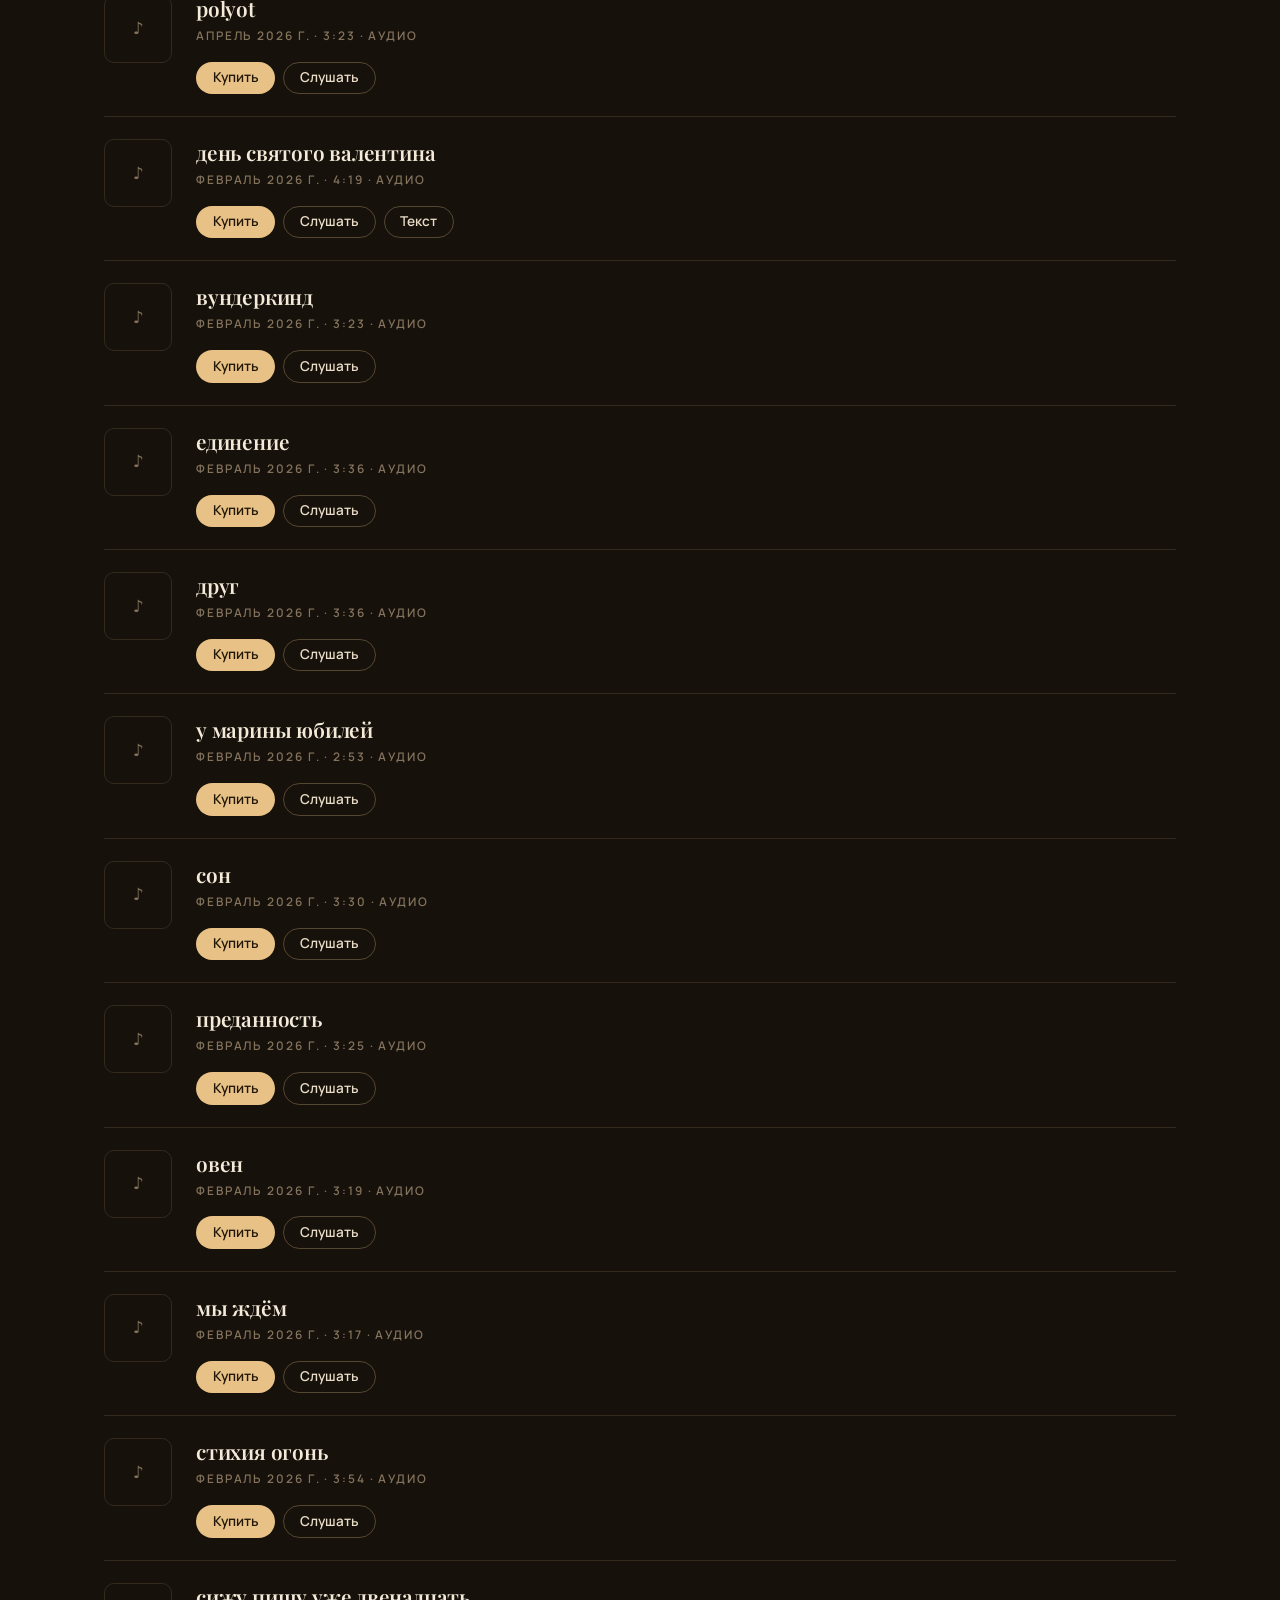
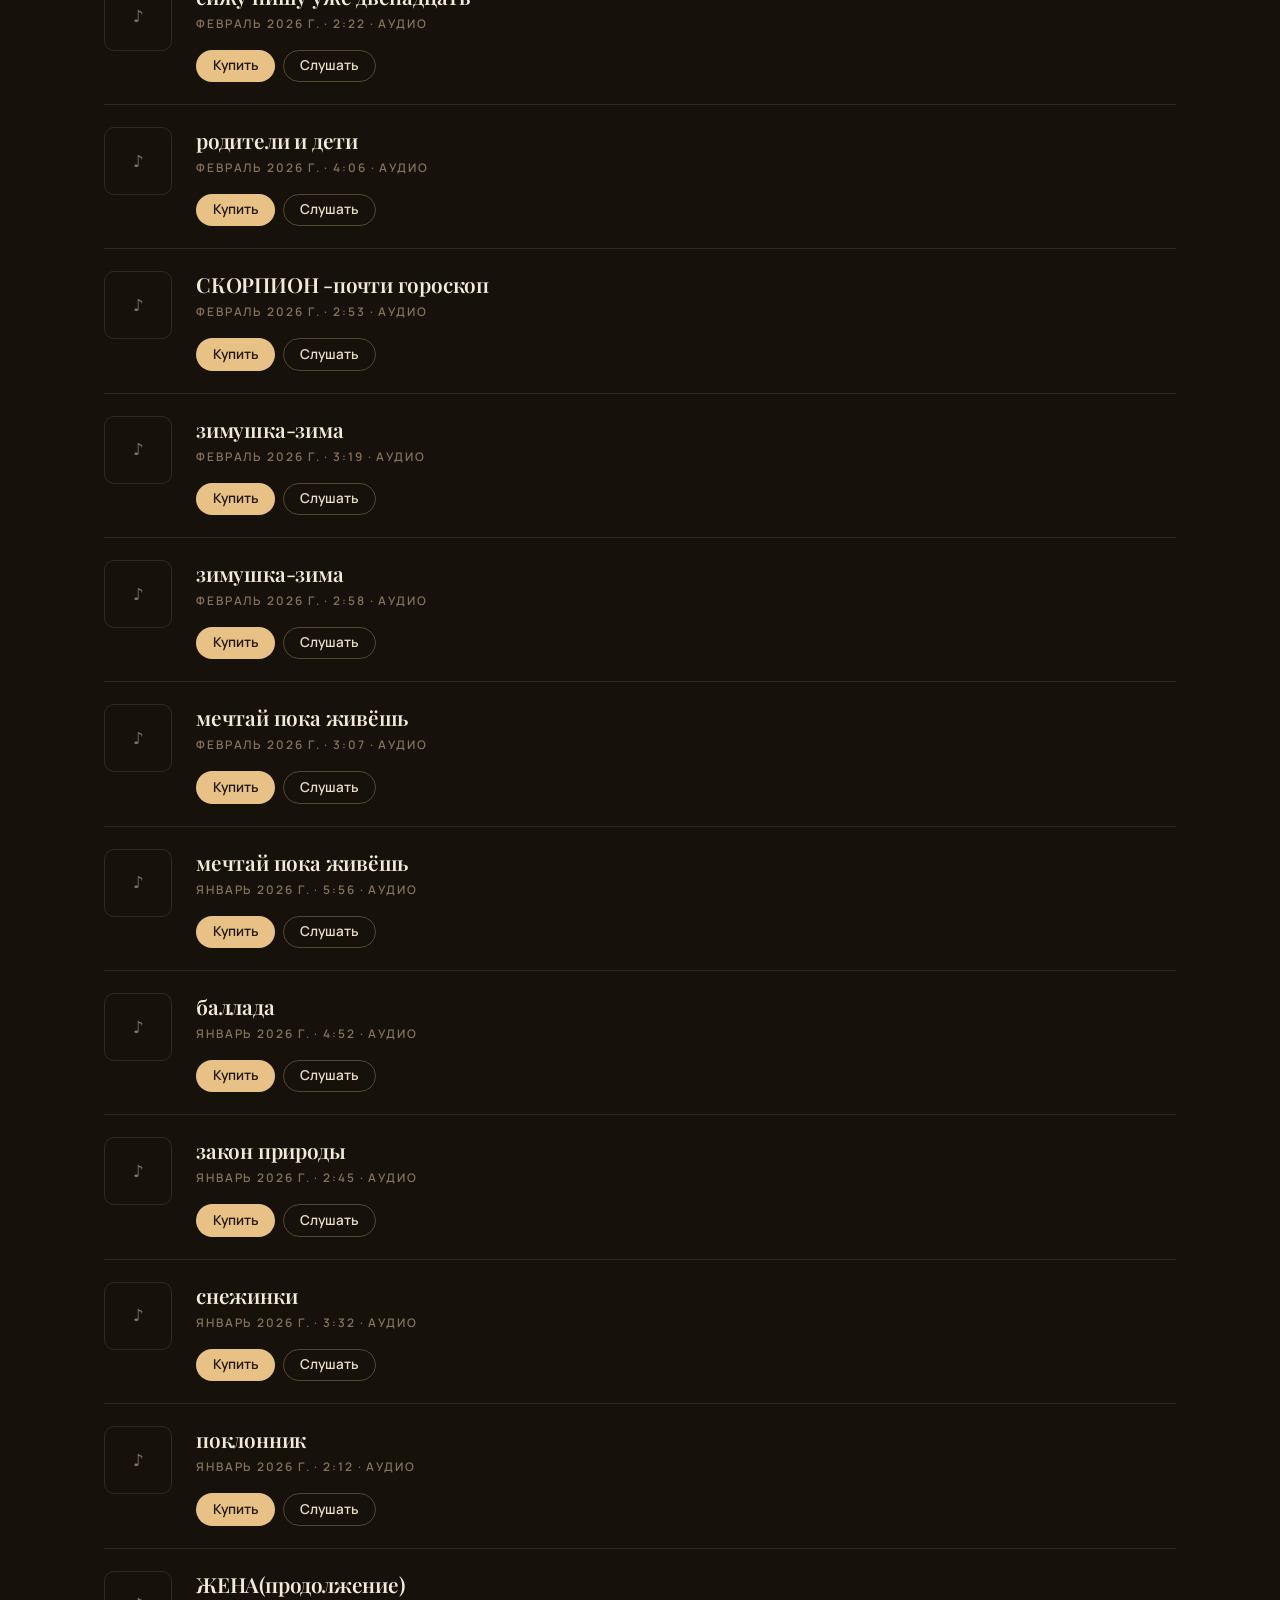
==== commit 5898b532: "«О музыке»: подпись «Творческий псевдоним Василия Данилова»; телефон заменён на +7 913 904-61-82" ====
--- a/index.html
+++ b/index.html
@@ -20,7 +20,7 @@
   <meta property="og:locale" content="ru_RU">
 
   <link rel="stylesheet" href="assets/fonts/fonts.css">
-  <link rel="stylesheet" href="assets/css/style.css?v=2">
+  <link rel="stylesheet" href="assets/css/style.css?v=3">
 </head>
 <body id="top">
 
@@ -86,6 +86,7 @@
           <div class="about-card">
             <img class="about-photo" src="assets/img/photos/portrait.jpg" alt="Данила Васильев" loading="lazy">
             <h3>Данила Васильев</h3>
+            <p class="about-alias">Творческий псевдоним Василия Данилова</p>
             <p>Поэт и автор песен. Пишет о доме, дороге, любви и том, что дорого каждому, — простыми словами и от сердца.</p>
             <a class="btn btn-outline" href="https://t.me/Danilov_Vasilii_music" target="_blank" rel="noopener">Подписаться на канал</a>
           </div>
@@ -161,9 +162,9 @@
               <svg viewBox="0 0 24 24"><path d="M6.6 3.2c.6-.6 1.6-.6 2.2 0l2.1 2.1c.6.6.6 1.6 0 2.2l-1 1c-.2.2-.2.5-.1.7.5 1 1.1 1.9 1.9 2.7.8.8 1.7 1.4 2.7 1.9.2.1.5.1.7-.1l1-1c.6-.6 1.6-.6 2.2 0l2.1 2.1c.6.6.6 1.6 0 2.2l-1.3 1.3c-.9.9-2.2 1.2-3.4.7-2-.8-3.9-2-5.6-3.7C8 12.6 6.8 10.7 6 8.7c-.5-1.2-.2-2.5.7-3.4l-.1-.1z"/></svg>
             </span>
             <h3>Телефон</h3>
-            <p class="contact-value" data-fill-phone-text>8 913 700-89-60</p>
+            <p class="contact-value" data-fill-phone-text>+7 913 904-61-82</p>
             <div class="contact-actions">
-              <a class="btn btn-outline btn-sm" data-fill-phone-href href="tel:+79137008960">Позвонить</a>
+              <a class="btn btn-outline btn-sm" data-fill-phone-href href="tel:+79139046182">Позвонить</a>
               <button class="btn btn-ghost btn-sm copy-btn" type="button" data-copy-phone>Скопировать</button>
             </div>
           </article>
@@ -234,14 +235,14 @@
           <svg class="icon" viewBox="0 0 24 24" aria-hidden="true"><path d="M4 5h16c1.1 0 2 .9 2 2v10c0 1.1-.9 2-2 2H4c-1.1 0-2-.9-2-2V7c0-1.1.9-2 2-2zm8 7.3 7.4-4.8c.2-.1.3-.4.1-.6-.1-.1-.2-.2-.4-.2H4.9c-.2 0-.3 0-.4.2-.1.2 0 .5.1.6L12 12.3zm0 2.3-8-5.2V17h16V9.4l-8 5.2z"/></svg>
           Написать на почту
         </a>
-        <a class="btn btn-outline" id="modal-tel" href="tel:+79137008960">
+        <a class="btn btn-outline" id="modal-tel" href="tel:+79139046182">
           <svg class="icon" viewBox="0 0 24 24" aria-hidden="true"><path d="M6.6 3.2c.6-.6 1.6-.6 2.2 0l2.1 2.1c.6.6.6 1.6 0 2.2l-1 1c-.2.2-.2.5-.1.7.5 1 1.1 1.9 1.9 2.7.8.8 1.7 1.4 2.7 1.9.2.1.5.1.7-.1l1-1c.6-.6 1.6-.6 2.2 0l2.1 2.1c.6.6.6 1.6 0 2.2l-1.3 1.3c-.9.9-2.2 1.2-3.4.7-2-.8-3.9-2-5.6-3.7C8 12.6 6.8 10.7 6 8.7c-.5-1.2-.2-2.5.7-3.4l-.1-.1z"/></svg>
           Позвонить
         </a>
       </div>
       <dl class="modal-contacts">
         <div><dt>Почта</dt><dd><button class="copy-inline" type="button" data-copy-email><span>vasilijdanilov93@gmail.com</span><svg class="icon icon-copy" viewBox="0 0 24 24" aria-hidden="true"><path d="M8 3h10c1.1 0 2 .9 2 2v12h-2V5H8V3zM5 7h10c1.1 0 2 .9 2 2v10c0 1.1-.9 2-2 2H5c-1.1 0-2-.9-2-2V9c0-1.1.9-2 2-2zm0 2v10h10V9H5z"/></svg><svg class="icon icon-check" viewBox="0 0 24 24" aria-hidden="true"><path d="M9.2 16.4 5.6 12.8 4.2 14.2l5 5L20 8.4l-1.4-1.4z"/></svg></button></dd></div>
-        <div><dt>Телефон</dt><dd><button class="copy-inline" type="button" data-copy-phone><span>8 913 700-89-60</span><svg class="icon icon-copy" viewBox="0 0 24 24" aria-hidden="true"><path d="M8 3h10c1.1 0 2 .9 2 2v12h-2V5H8V3zM5 7h10c1.1 0 2 .9 2 2v10c0 1.1-.9 2-2 2H5c-1.1 0-2-.9-2-2V9c0-1.1.9-2 2-2zm0 2v10h10V9H5z"/></svg><svg class="icon icon-check" viewBox="0 0 24 24" aria-hidden="true"><path d="M9.2 16.4 5.6 12.8 4.2 14.2l5 5L20 8.4l-1.4-1.4z"/></svg></button></dd></div>
+        <div><dt>Телефон</dt><dd><button class="copy-inline" type="button" data-copy-phone><span>+7 913 904-61-82</span><svg class="icon icon-copy" viewBox="0 0 24 24" aria-hidden="true"><path d="M8 3h10c1.1 0 2 .9 2 2v12h-2V5H8V3zM5 7h10c1.1 0 2 .9 2 2v10c0 1.1-.9 2-2 2H5c-1.1 0-2-.9-2-2V9c0-1.1.9-2 2-2zm0 2v10h10V9H5z"/></svg><svg class="icon icon-check" viewBox="0 0 24 24" aria-hidden="true"><path d="M9.2 16.4 5.6 12.8 4.2 14.2l5 5L20 8.4l-1.4-1.4z"/></svg></button></dd></div>
       </dl>
     </div>
   </dialog>
@@ -270,6 +271,6 @@
 
   <div id="toast" class="toast" role="status" aria-live="polite" hidden></div>
 
-  <script src="assets/js/app.js?v=2"></script>
+  <script src="assets/js/app.js?v=3"></script>
 </body>
 </html>
--- a/assets/css/style.css
+++ b/assets/css/style.css
@@ -694,6 +694,13 @@
 
 .about-card h3 { font-size: 1.35rem; margin-bottom: 12px; }
 
+.about-card .about-alias {
+  color: var(--muted-2);
+  font-size: 0.85rem;
+  letter-spacing: 0.03em;
+  margin: -6px 0 16px;
+}
+
 .about-card p {
   color: var(--muted);
   margin-bottom: 24px;
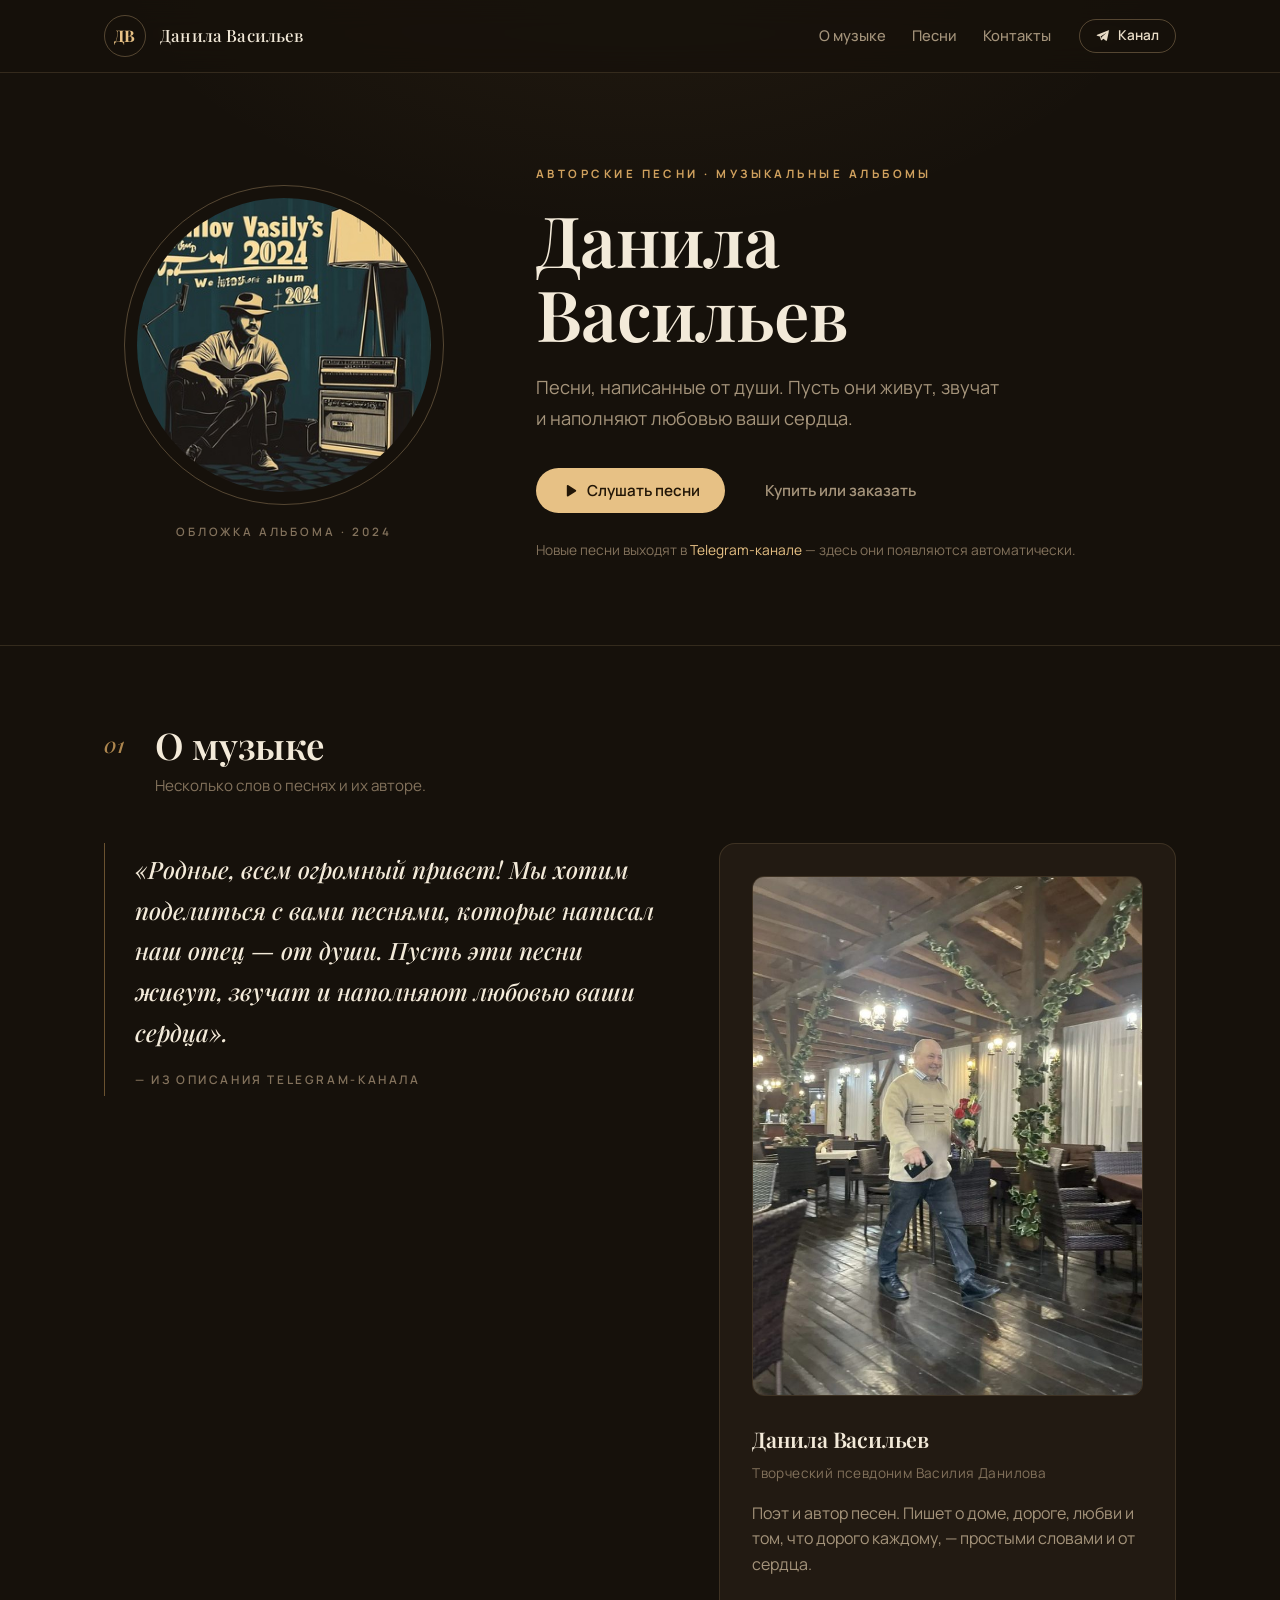
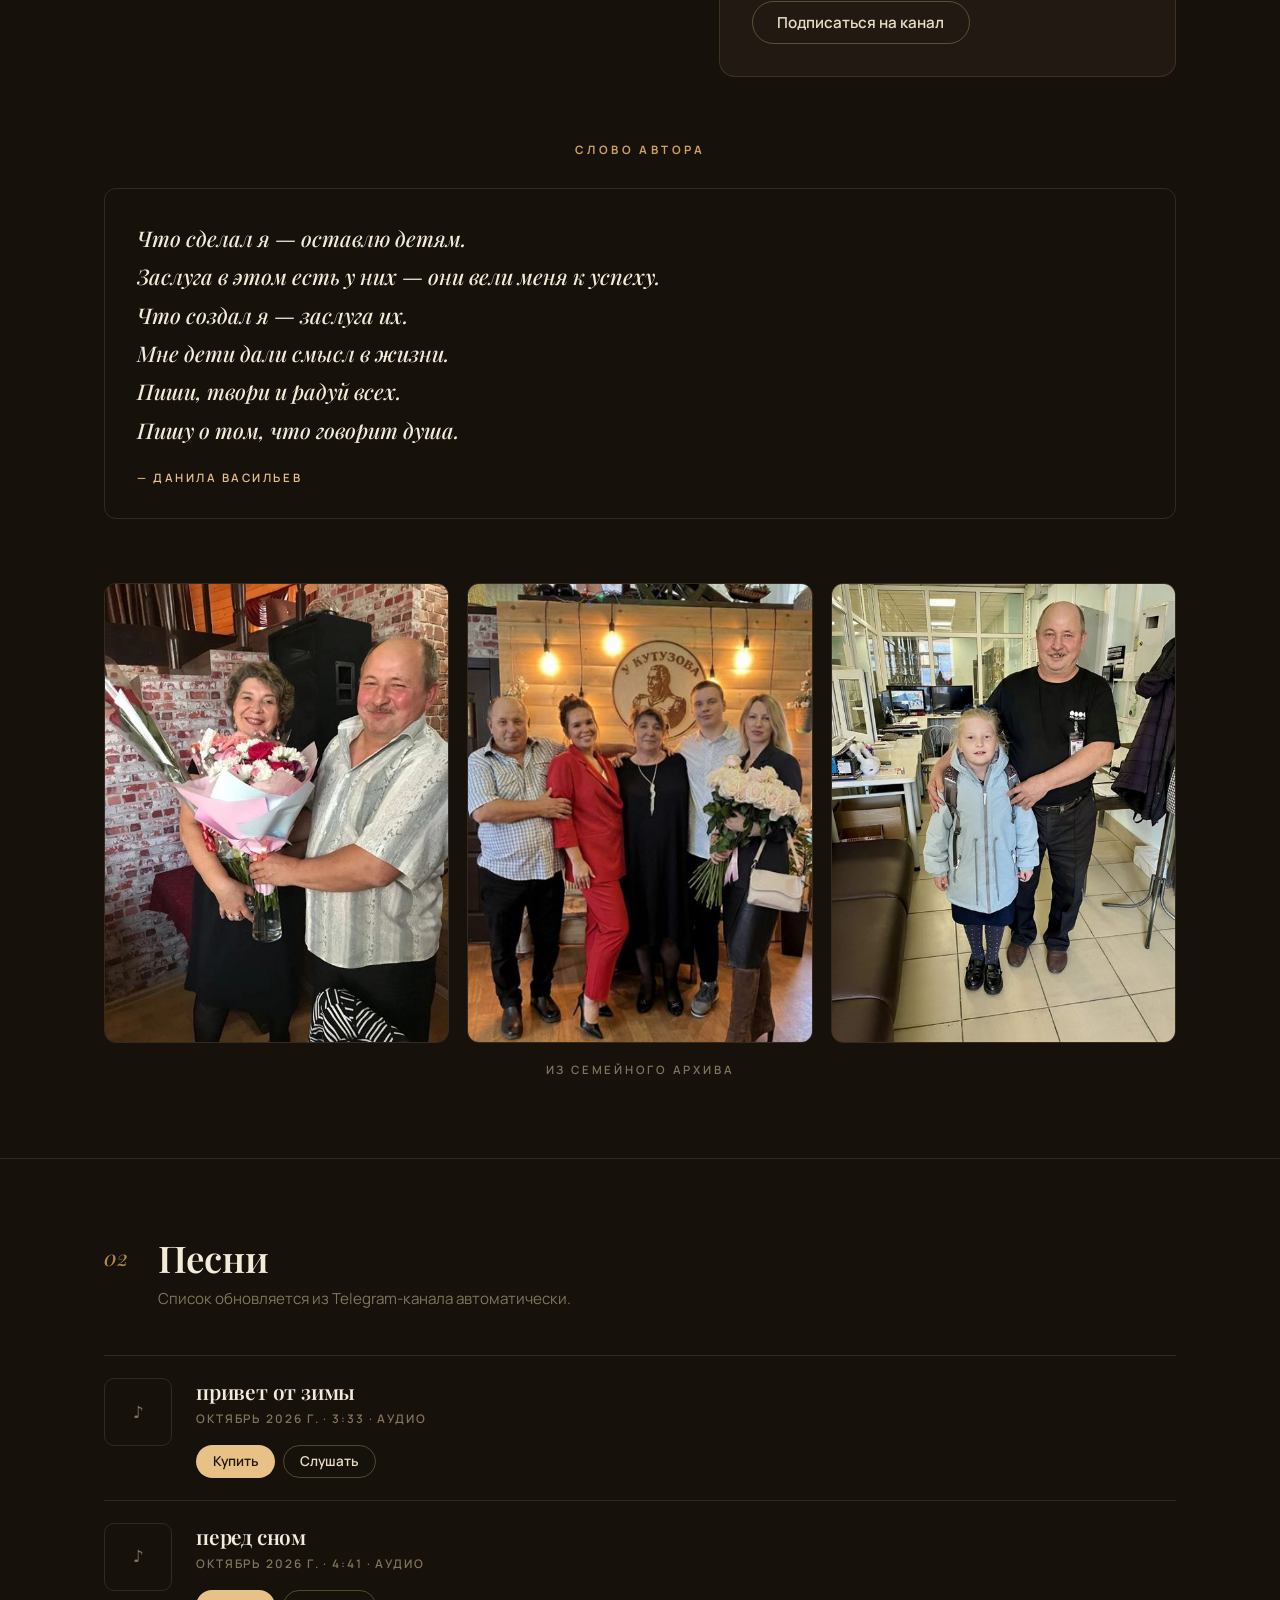
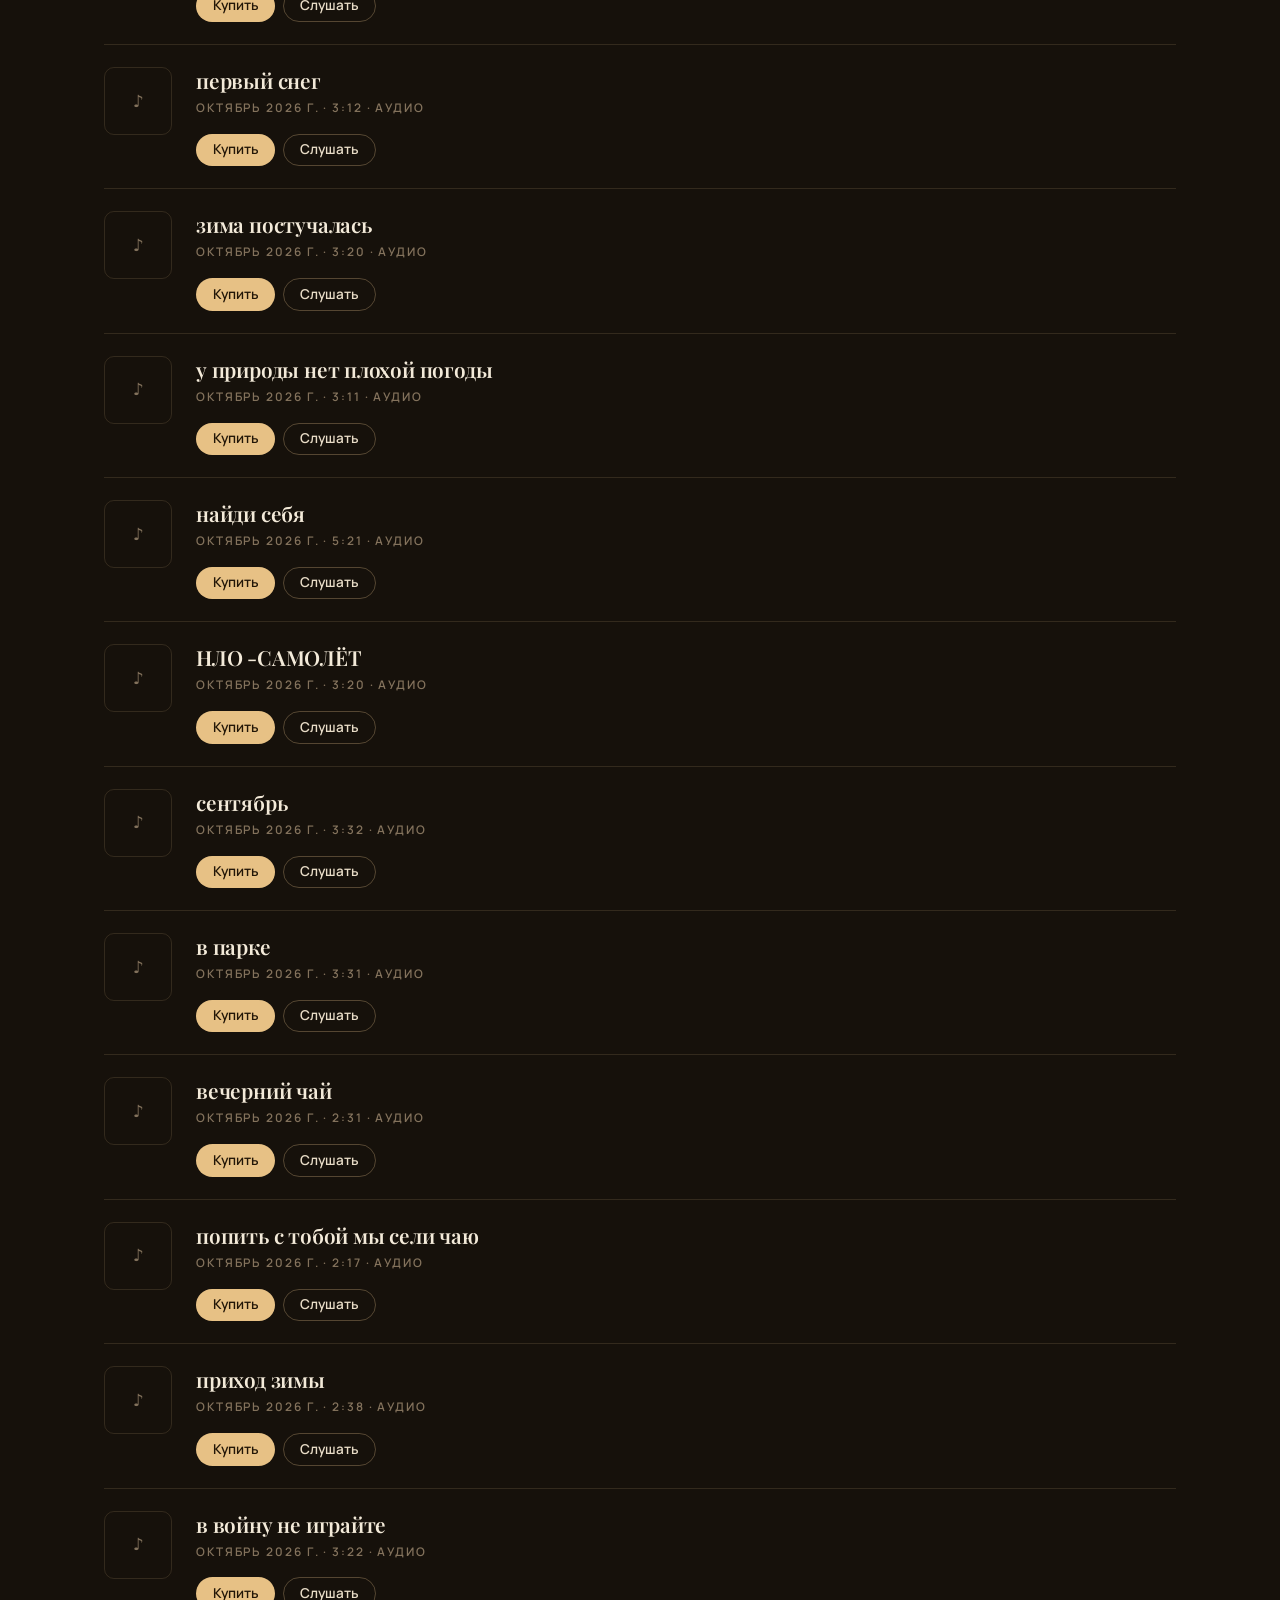
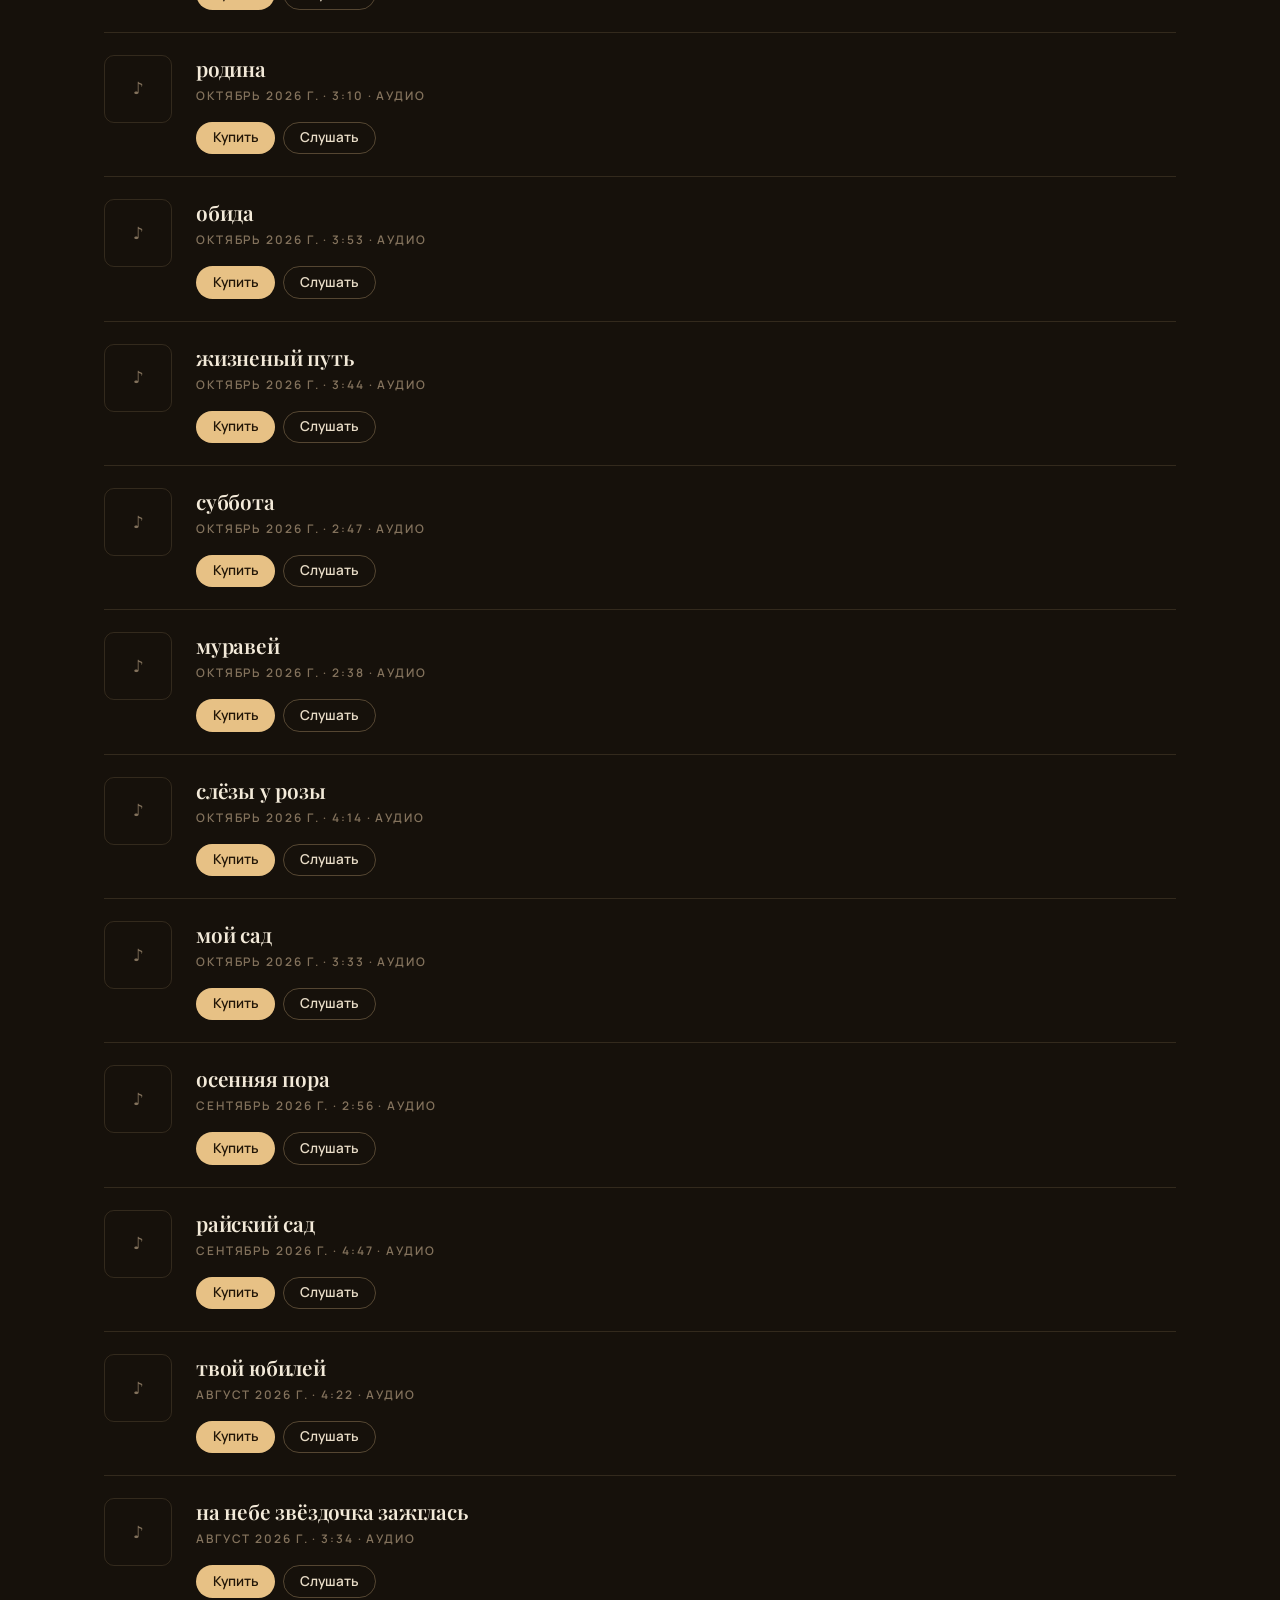
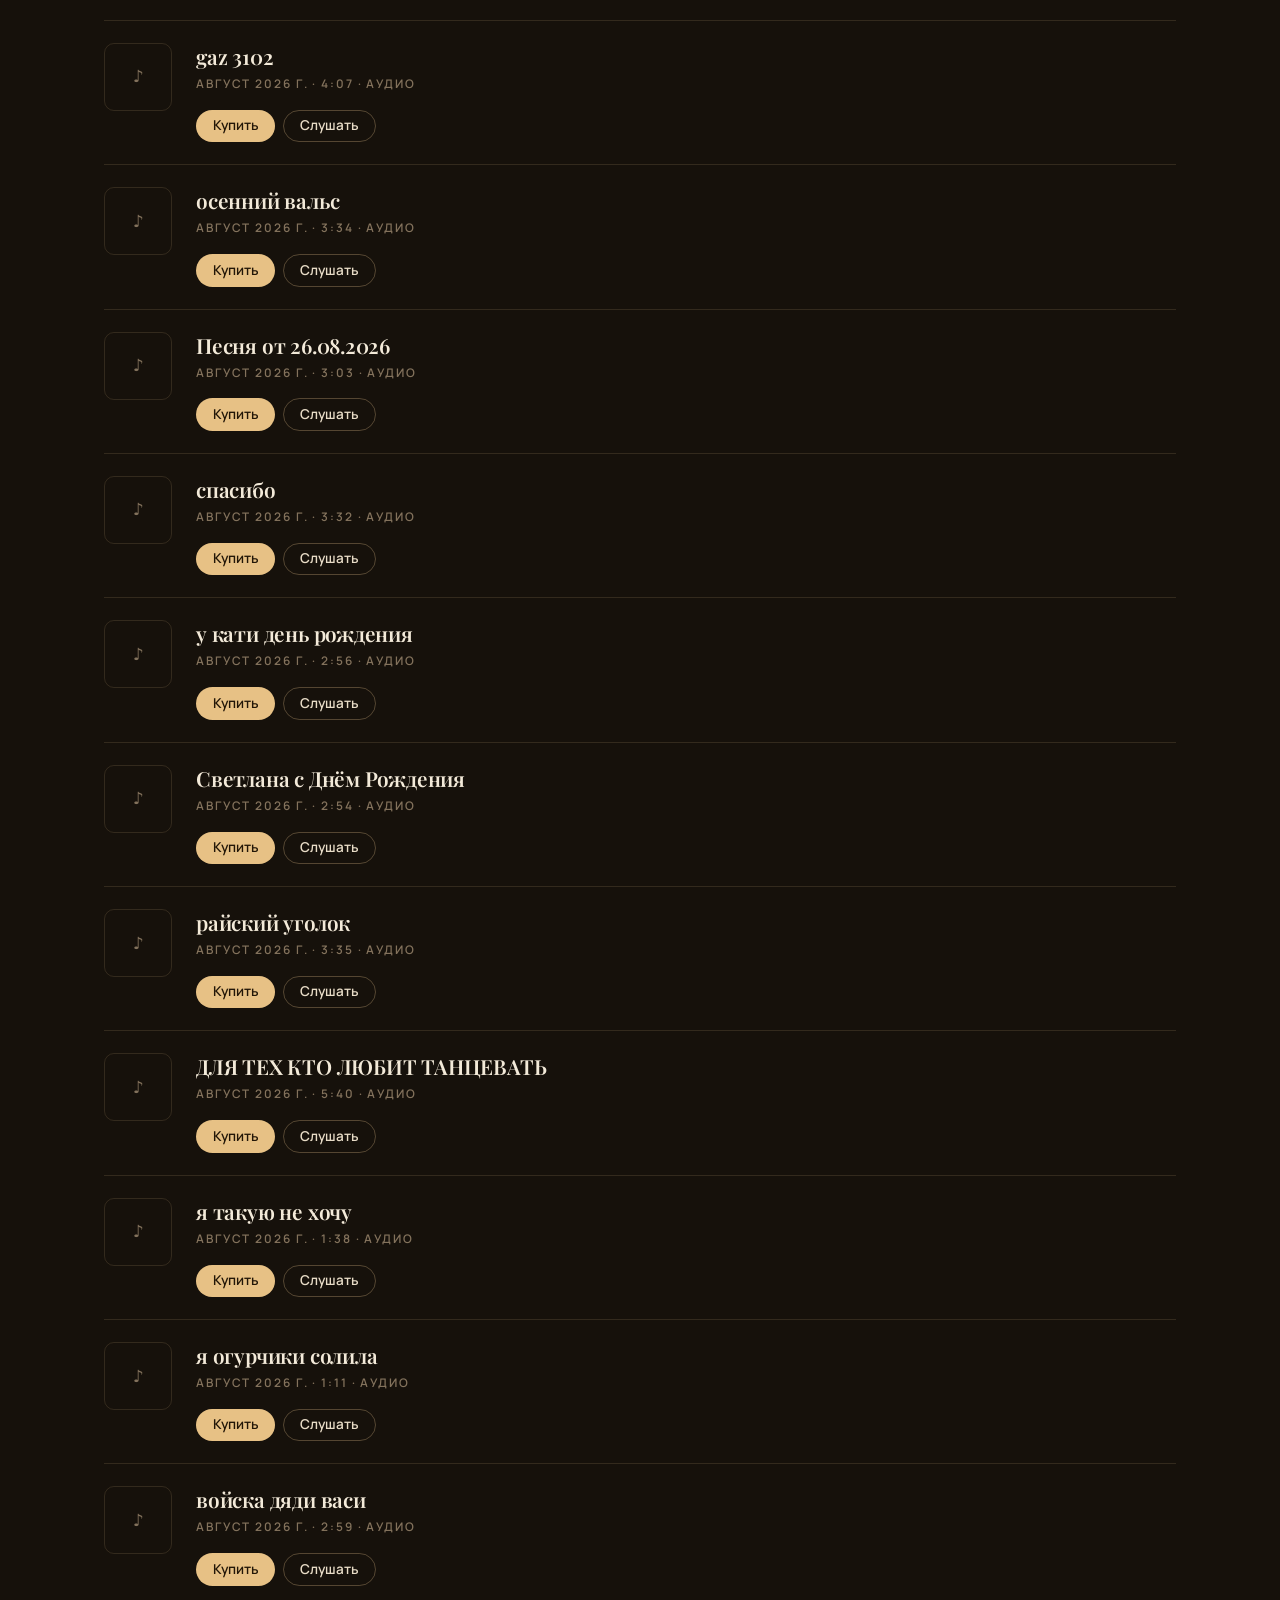
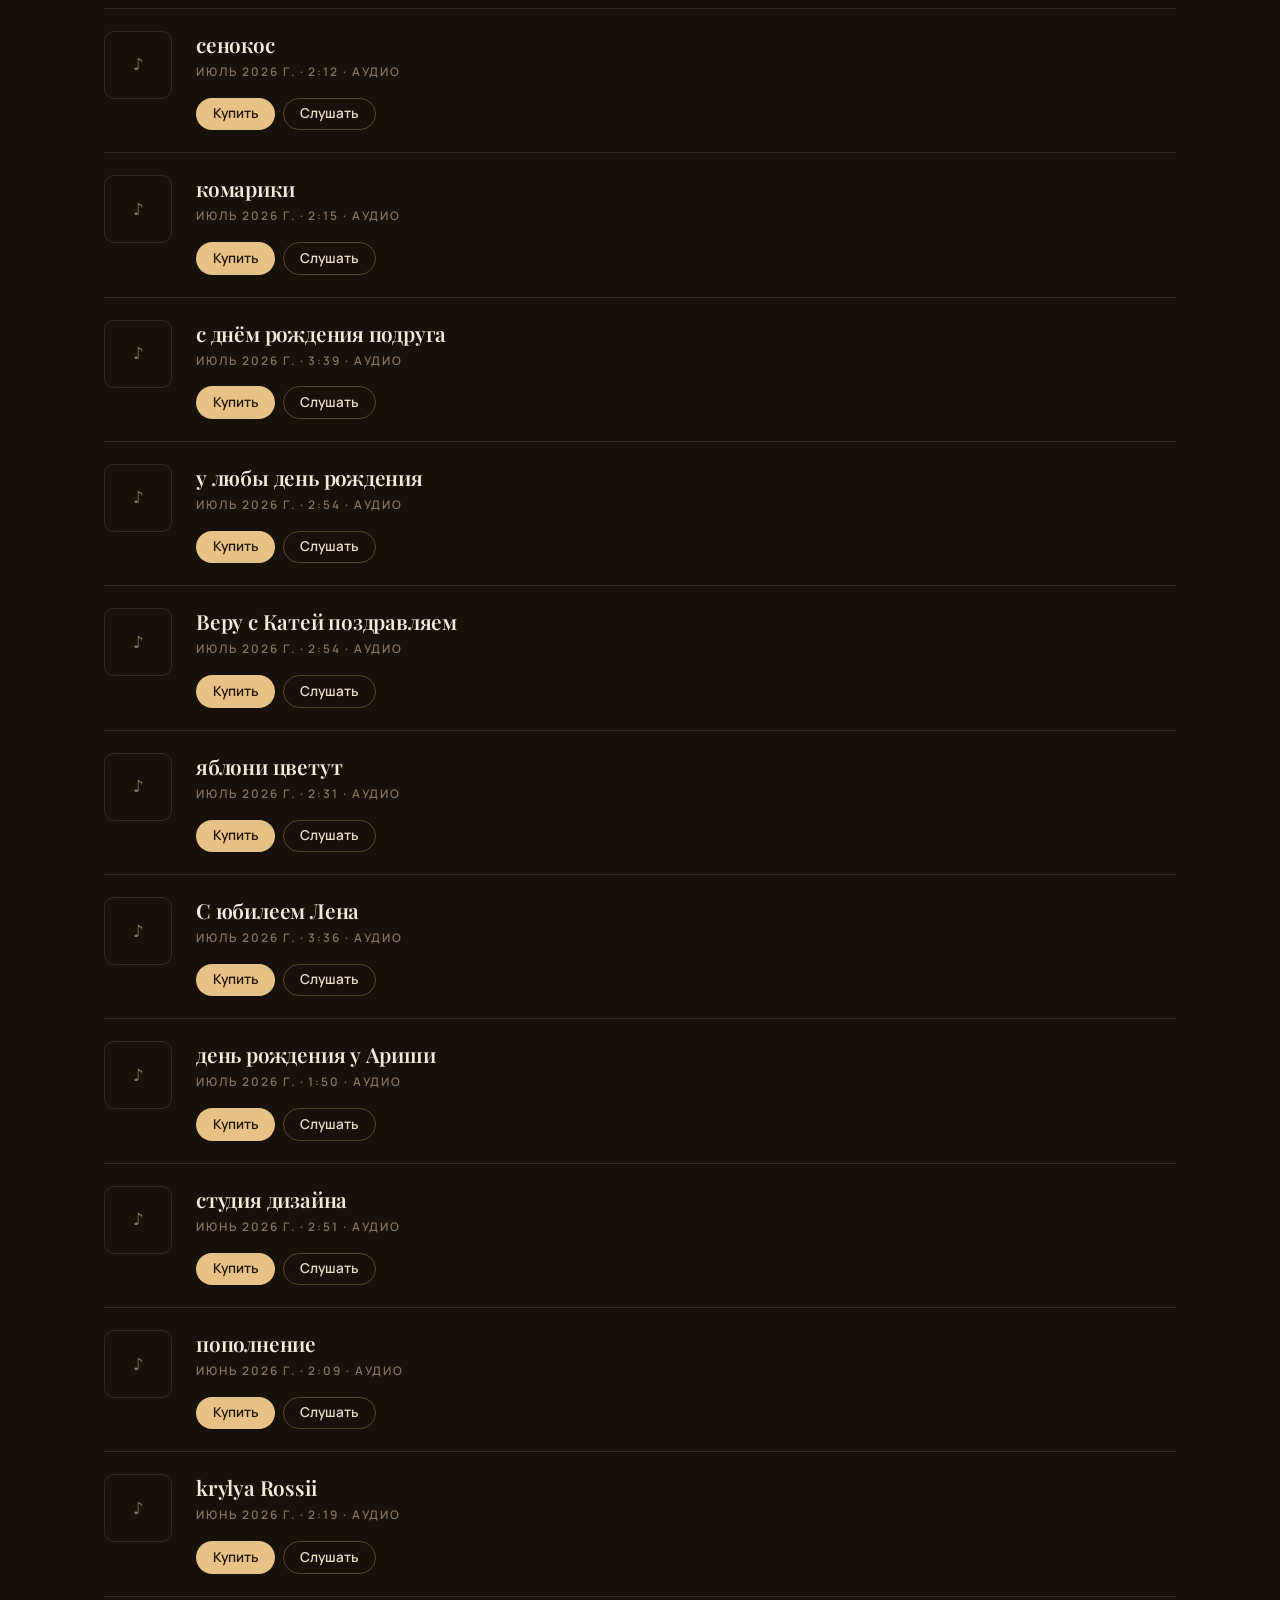
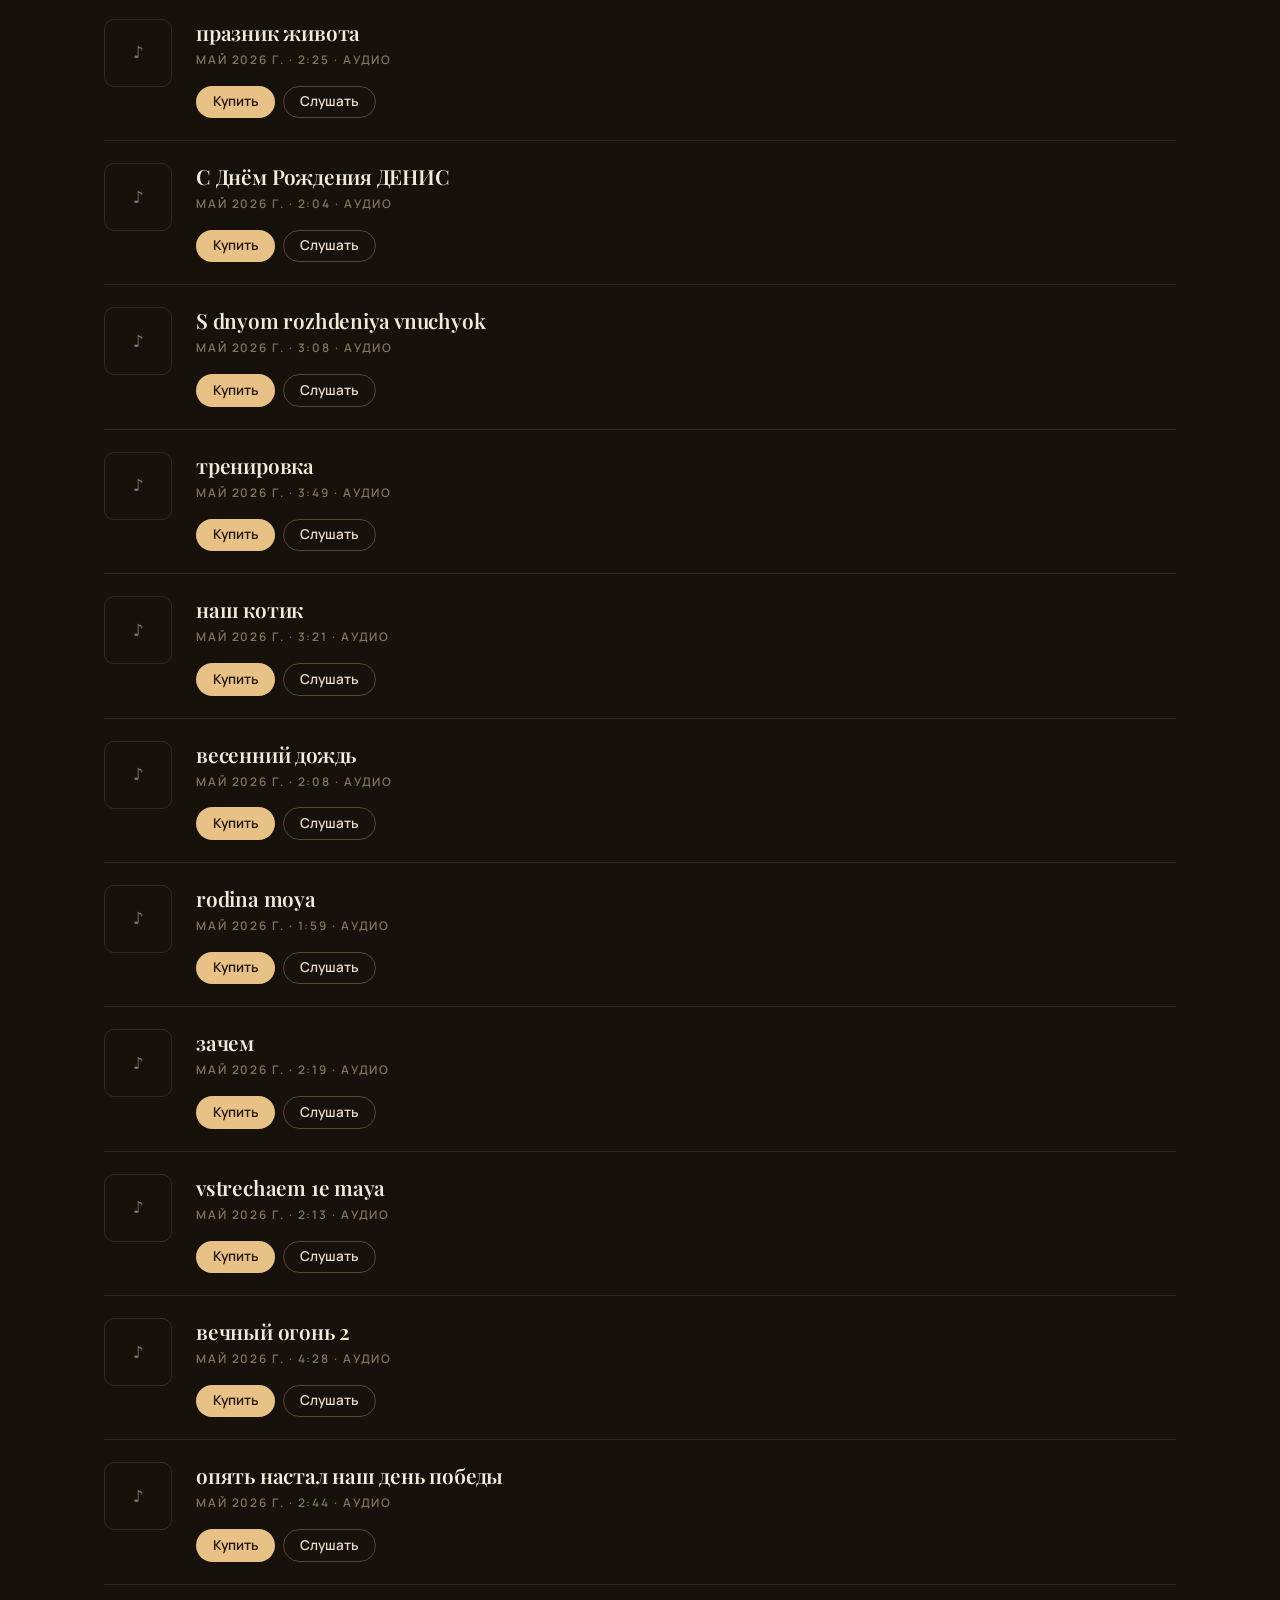
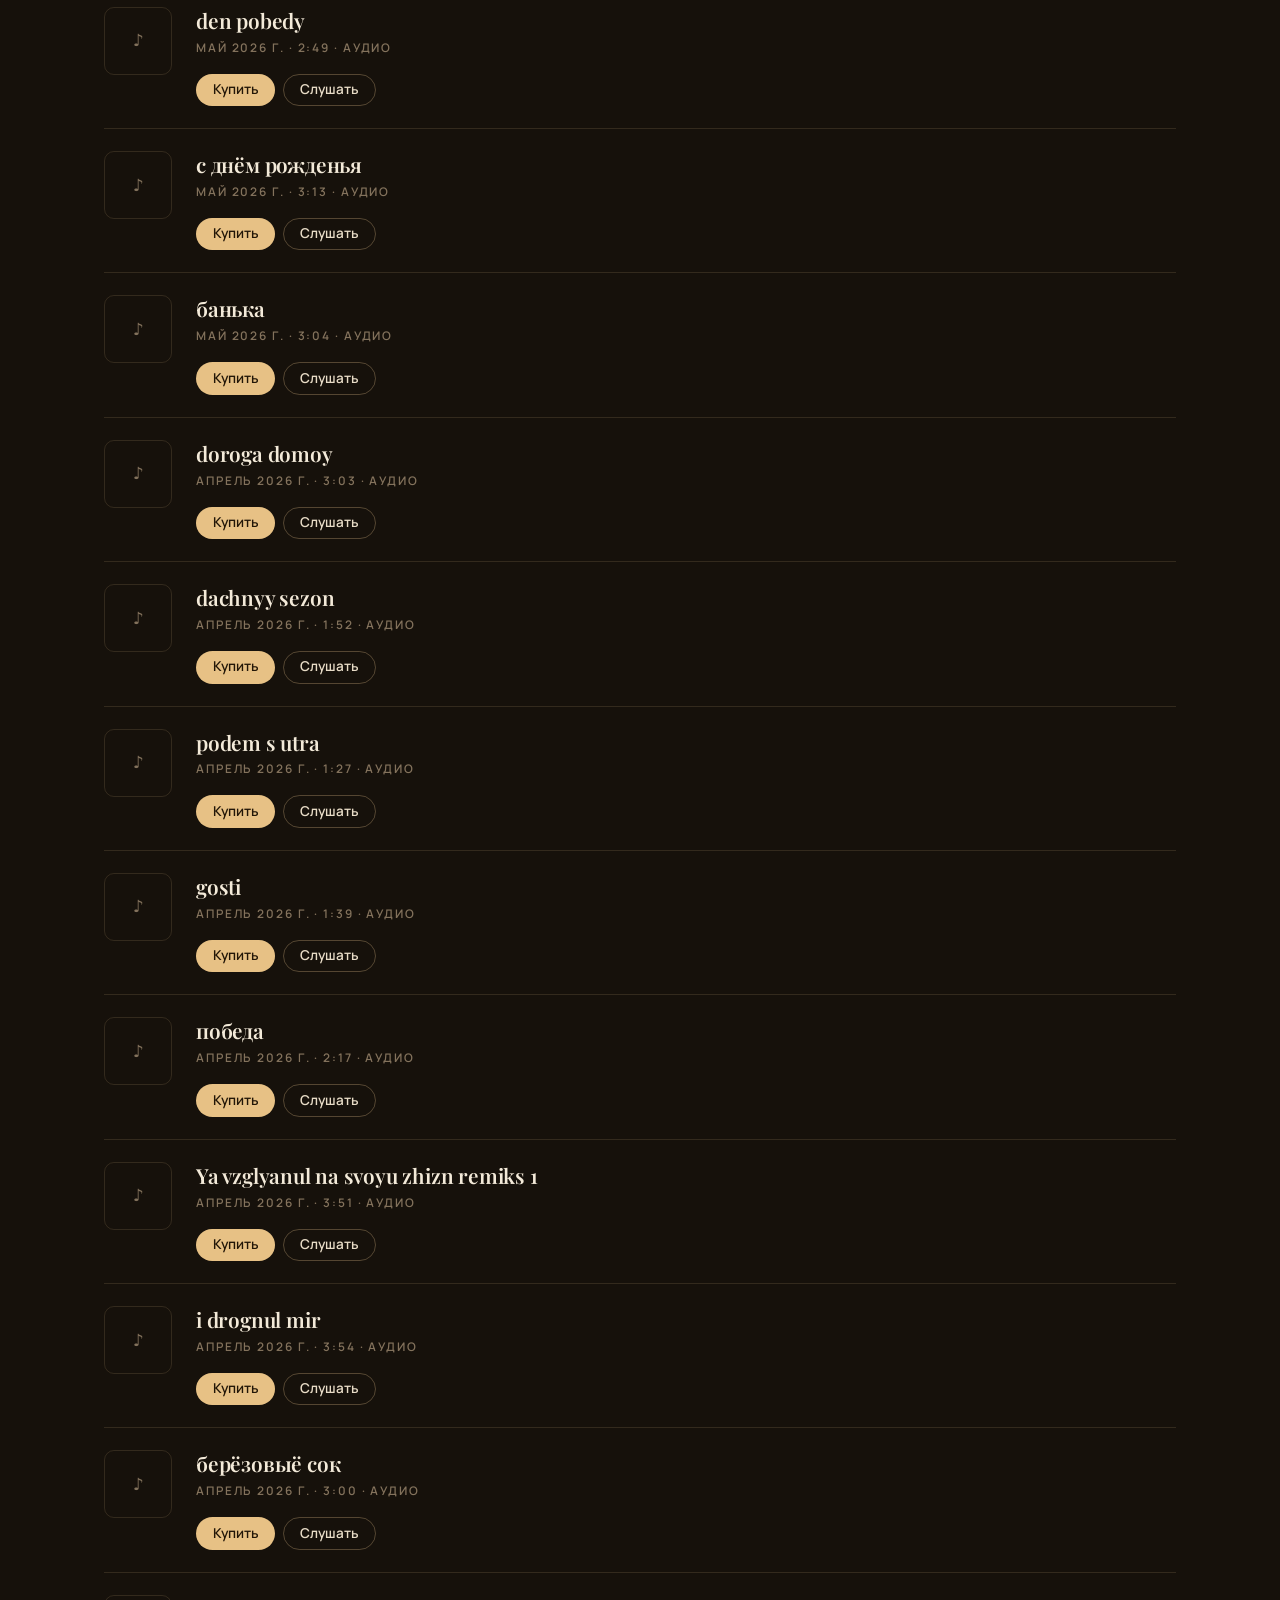
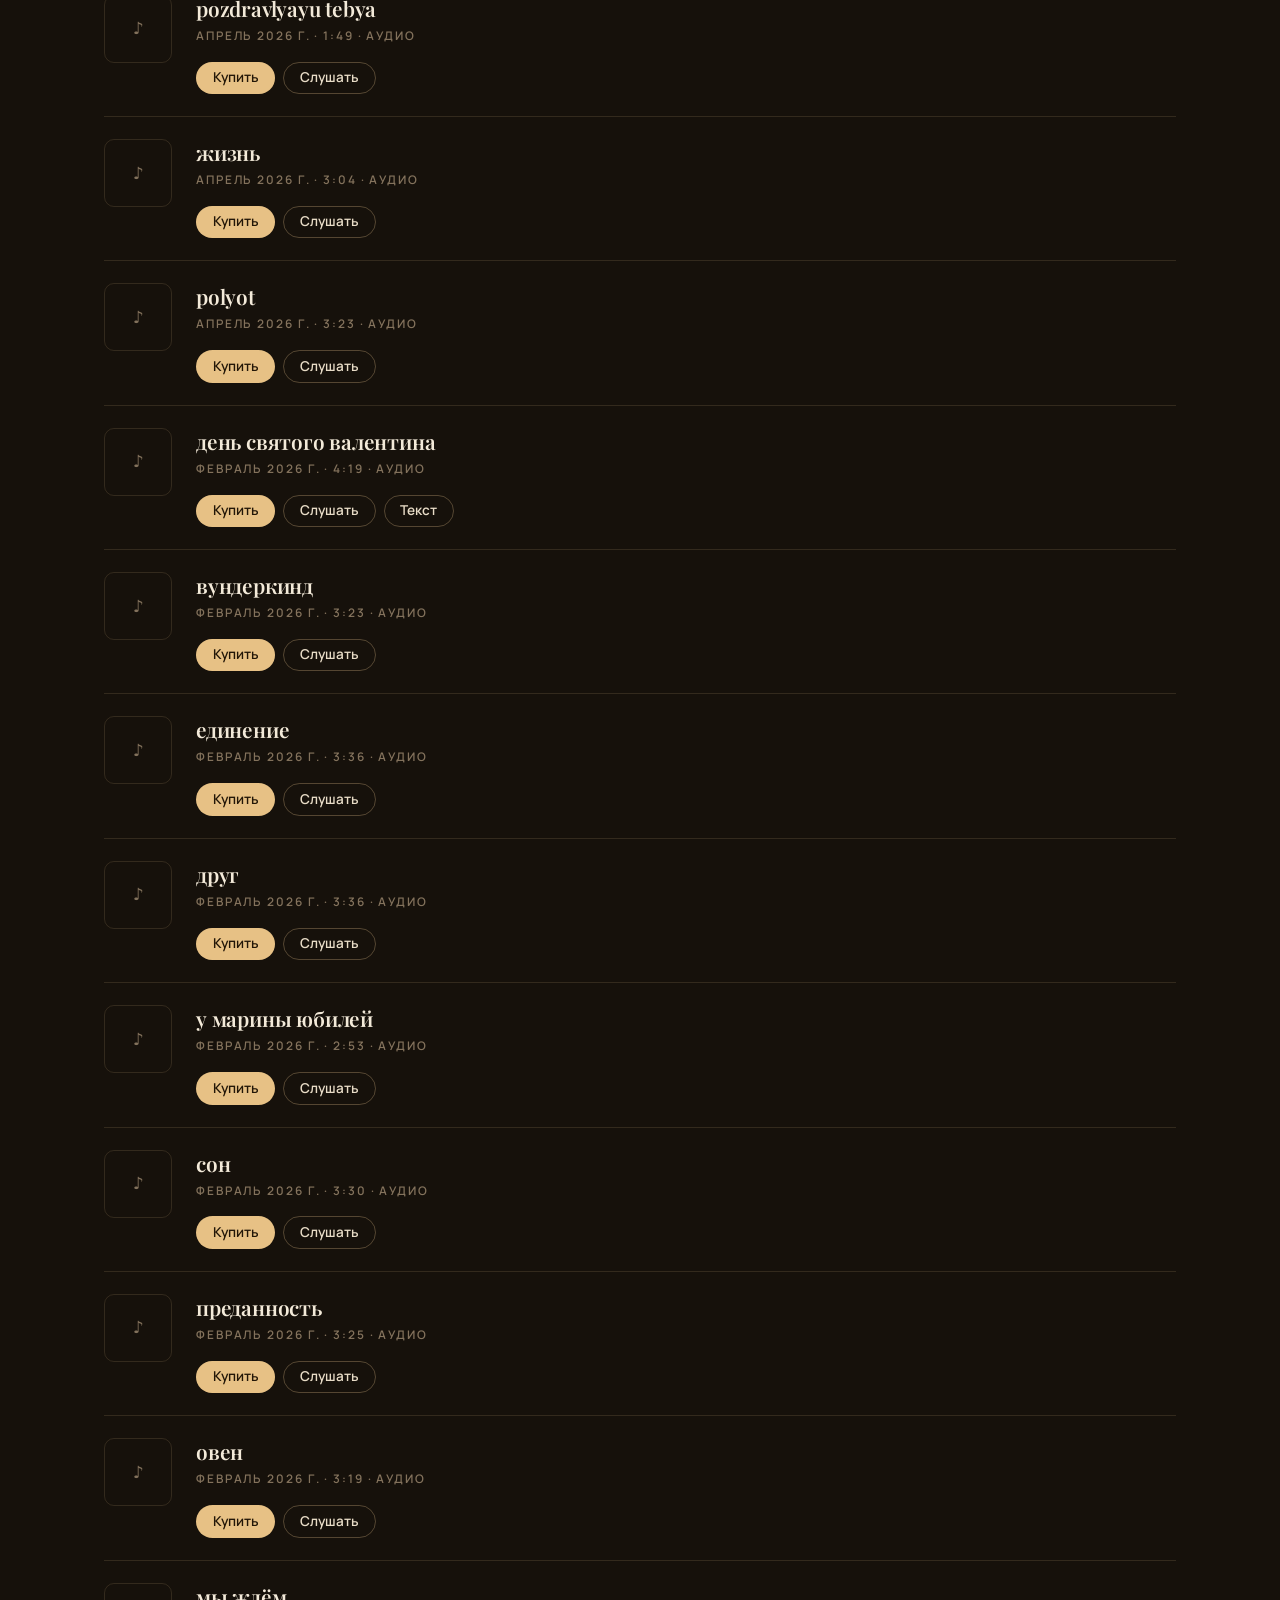
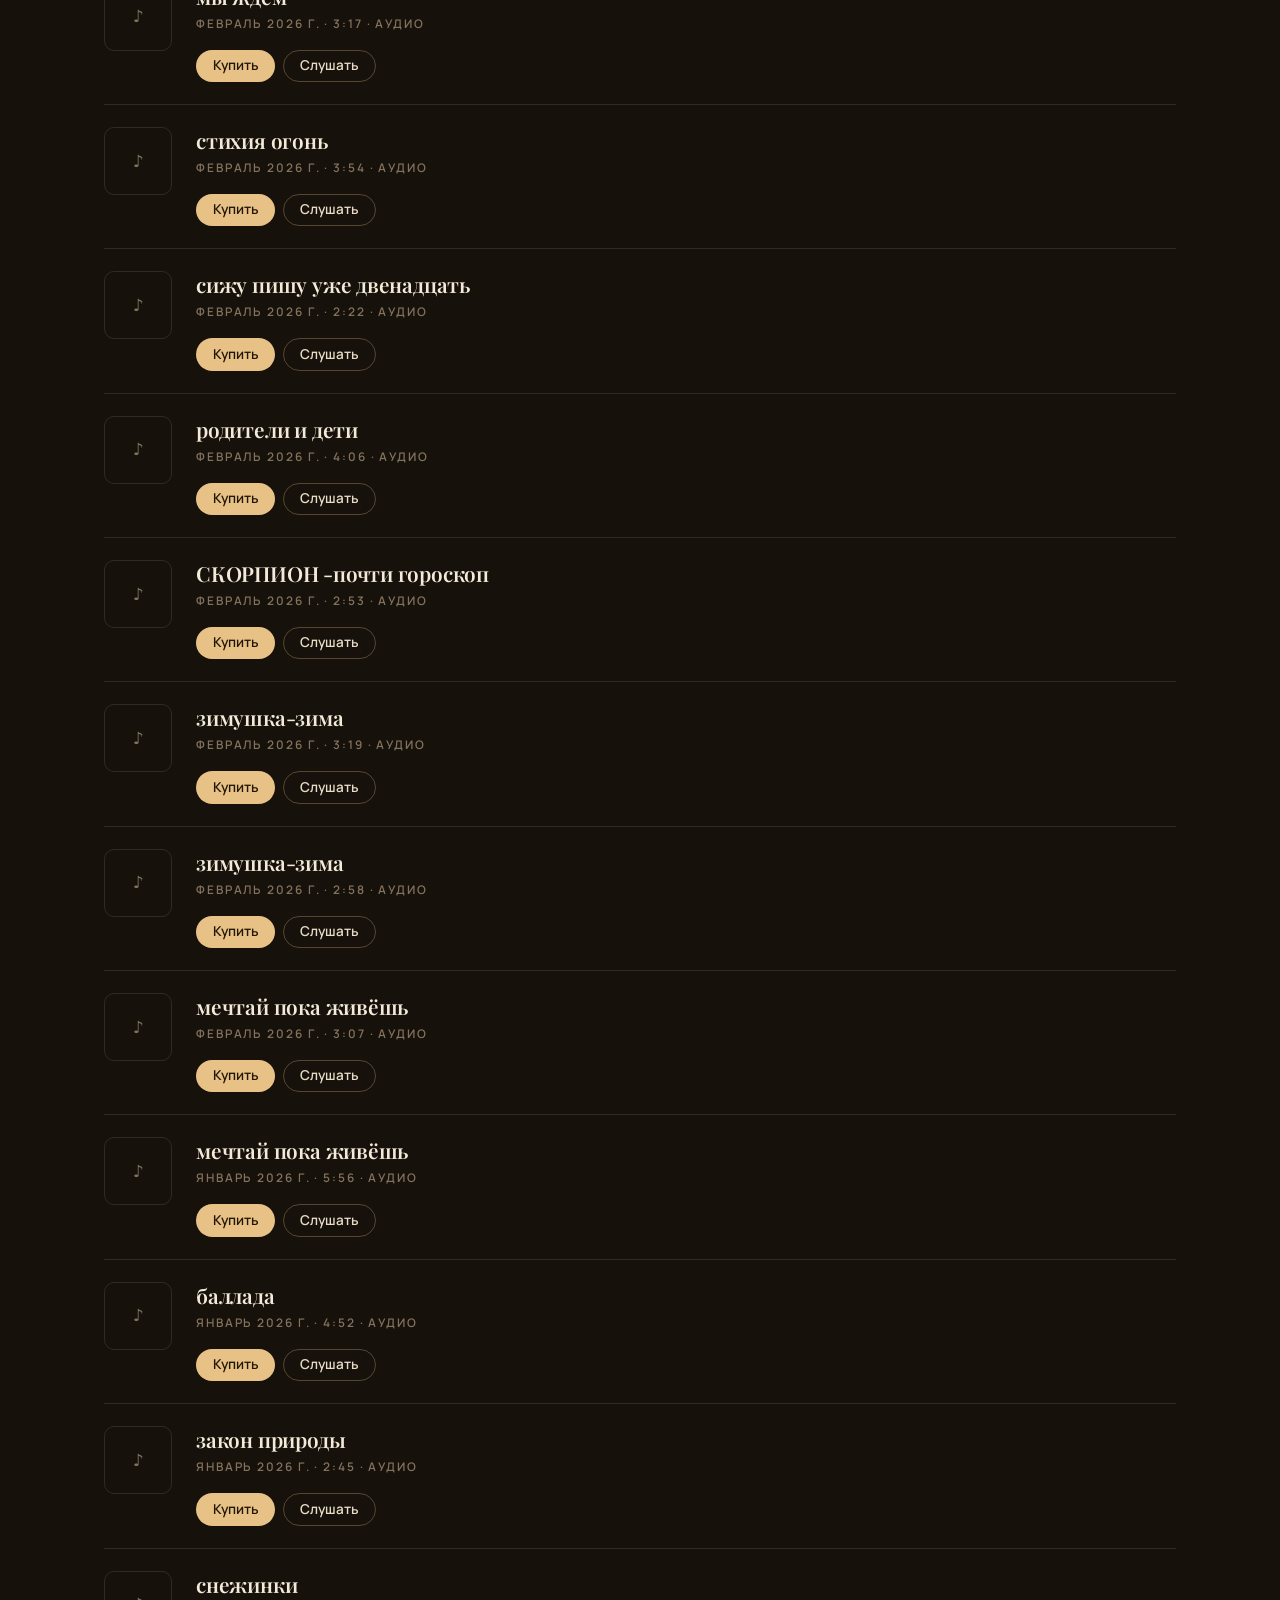
==== commit 2edd67bc: "Добавлено Android-приложение: APK + блок скачивания на сайте" ====
--- a/index.html
+++ b/index.html
@@ -4,7 +4,7 @@
   <meta charset="utf-8">
   <meta name="viewport" content="width=device-width, initial-scale=1">
   <title>Данила Васильев — авторские песни</title>
-  <meta name="description" content="Авторские песни и музыкальные альбомы Данилы Васильева. Слушайте онлайн, приобрести — по телефону или почте.">
+  <meta name="description" content="Авторские песни Данилы Васильева — творческий псевдоним Василия Данилова. Слушайте онлайн, купить или заказать — по телефону или почте.">
   <meta name="theme-color" content="#16110b">
   <meta name="color-scheme" content="dark">
 
@@ -18,6 +18,19 @@
   <meta property="og:url" content="https://music-vasiluy.github.io/danilov-music/">
   <meta property="og:image" content="https://music-vasiluy.github.io/danilov-music/assets/img/avatar.jpg">
   <meta property="og:locale" content="ru_RU">
+
+  <script type="application/ld+json">
+  {
+    "@context": "https://schema.org",
+    "@type": "Person",
+    "name": "Данила Васильев",
+    "alternateName": "Василий Данилов",
+    "jobTitle": "Поэт и автор песен",
+    "description": "Авторские песни Данилы Васильева — творческий псевдоним Василия Данилова.",
+    "url": "https://music-vasiluy.github.io/danilov-music/",
+    "sameAs": ["https://t.me/Danilov_Vasilii_music"]
+  }
+  </script>
 
   <link rel="stylesheet" href="assets/fonts/fonts.css">
   <link rel="stylesheet" href="assets/css/style.css?v=3">
@@ -182,11 +195,24 @@
       </div>
     </section>
 
+    <section id="app" class="app-strip">
+      <div class="container app-strip-inner">
+        <div class="app-strip-text">
+          <p class="app-strip-title">Приложение для Android</p>
+          <p class="app-strip-note">Все песни в телефоне как отдельное приложение: сайт на весь экран, без адресной строки браузера. Файл ~130 КБ, Android 5.0 и новее.</p>
+        </div>
+        <a class="btn btn-primary" href="apk/pesni-deda.apk" download>
+          <svg class="icon" viewBox="0 0 24 24" aria-hidden="true"><path d="M11 4h2v8h3l-4 4-4-4h3zM5 19h14v2H5z"/></svg>
+          Скачать приложение
+        </a>
+      </div>
+    </section>
+
   </main>
 
   <footer class="site-footer">
     <div class="container footer-inner">
-      <p>© <span id="year">2026</span> Данила Васильев · Песни, написанные от души</p>
+      <p>© <span id="year">2026</span> Данила Васильев · Песни, написанные от души. Все права защищены.</p>
       <p class="footer-sub">Сайт обновляется автоматически из Telegram-канала</p>
     </div>
   </footer>
--- a/assets/css/style.css
+++ b/assets/css/style.css
@@ -1184,3 +1184,34 @@
     transition-duration: 0.01ms !important;
   }
 }
+
+/* ——— Приложение для Android ——— */
+.app-strip {
+  padding: 6px 0 30px;
+}
+.app-strip-inner {
+  display: flex;
+  align-items: center;
+  justify-content: space-between;
+  gap: 18px;
+  border: 1px solid rgba(208, 161, 94, .35);
+  border-radius: 18px;
+  padding: 18px 22px;
+  background: linear-gradient(180deg, rgba(208, 161, 94, .10), rgba(208, 161, 94, .03));
+}
+.app-strip-title {
+  margin: 0;
+  font-weight: 600;
+  color: var(--cream, #f3ead9);
+}
+.app-strip-note {
+  margin: 4px 0 0;
+  color: var(--muted, #a5947b);
+  font-size: 14px;
+}
+@media (max-width: 640px) {
+  .app-strip-inner {
+    flex-direction: column;
+    text-align: center;
+  }
+}
